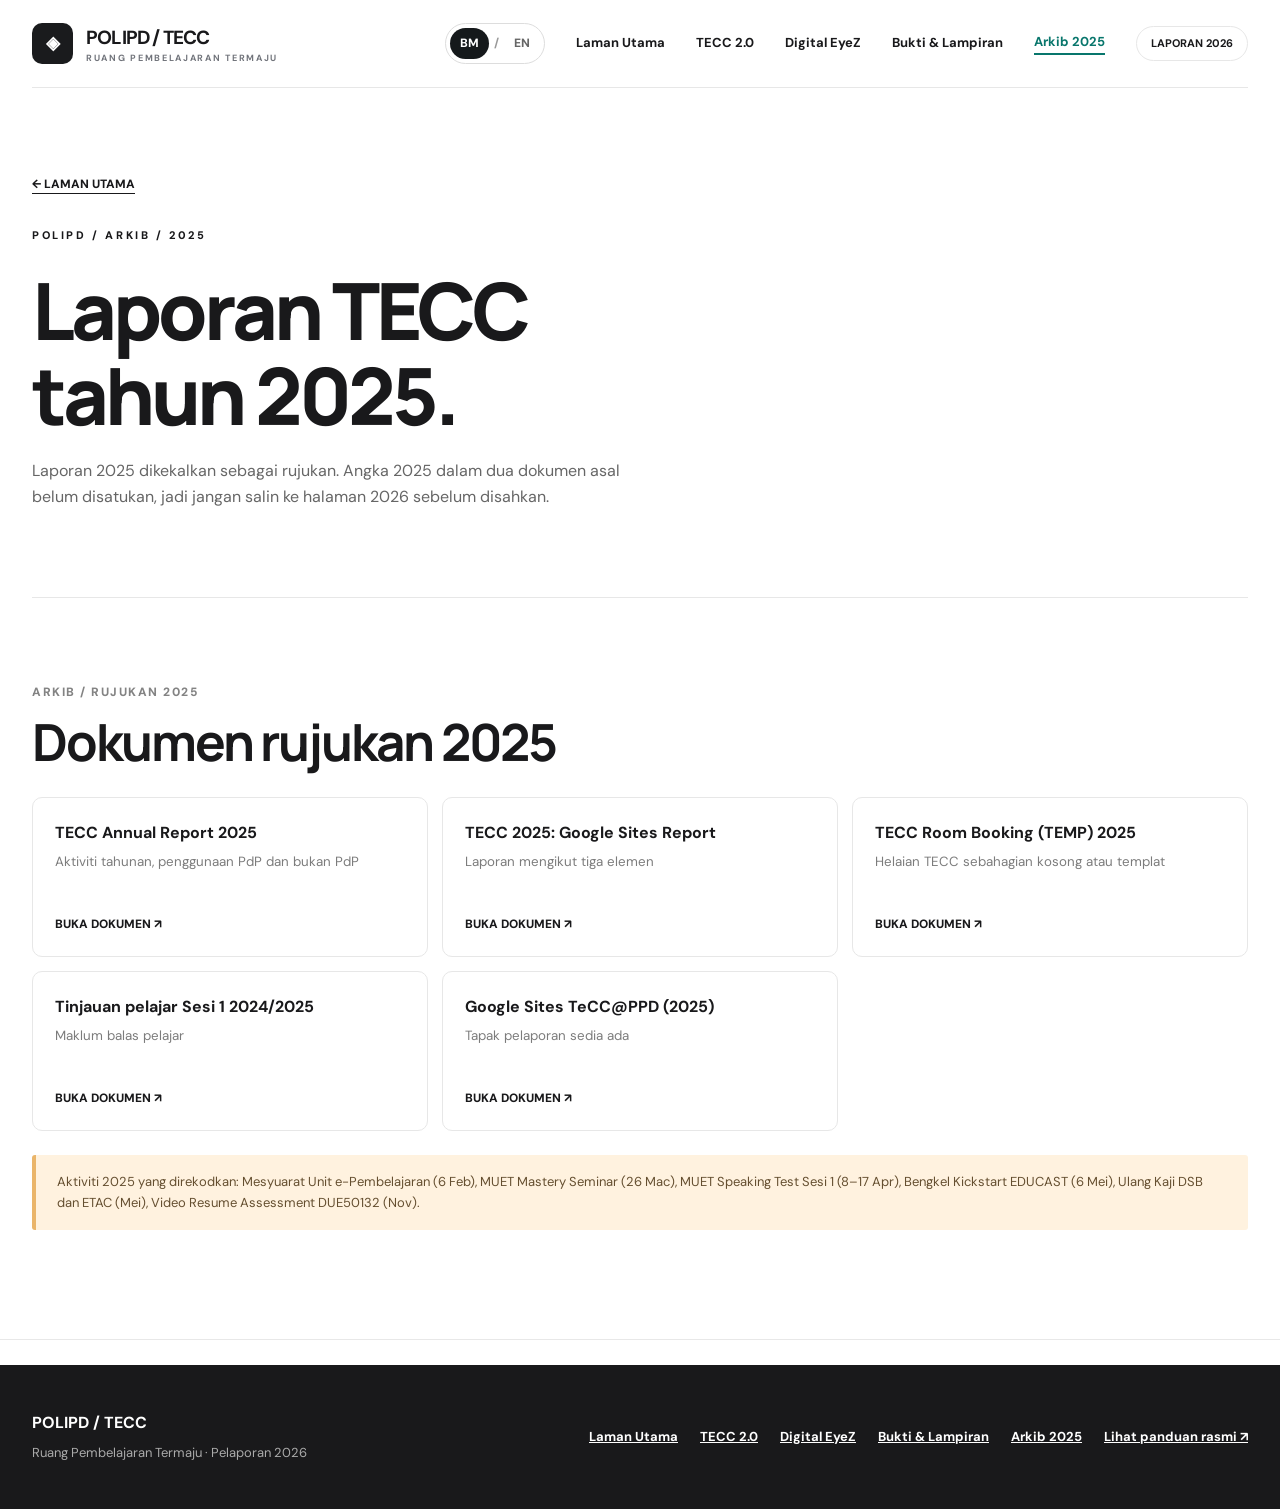
==== arkib2025.html @ 4bcf67d7 "Add files via upload" ====
<!DOCTYPE html>
<html lang="ms"><head><meta charset="utf-8"/><meta content="width=device-width,initial-scale=1" name="viewport"/><meta content="#ffffff" name="theme-color"/><meta content="Arkib dan rujukan laporan TECC 2025." name="description"/><meta content="Arkib 2025 | POLIPD" property="og:title"/><meta content="Arkib dan rujukan laporan TECC 2025." property="og:description"/><title>Arkib 2025 | POLIPD</title><link href="styles.css" rel="stylesheet"/></head><body class=""><a class="skip" data-i18n="t0" href="#main">Langkau ke kandungan</a><header class="wrap topbar"><a class="brand" href="index.html"><span class="brand-icon">◈</span><span><b data-i18n="t1">POLIPD / TECC</b><small data-i18n="t2">RUANG PEMBELAJARAN TERMAJU</small></span></a><nav aria-label="Main" class="nav" id="nav"><div aria-label="Website language" class="lang-toggle" role="group"><button aria-pressed="true" class="lang-option" data-lang="ms" type="button">BM</button><span aria-hidden="true">/</span><button aria-pressed="false" class="lang-option" data-lang="en" type="button">EN</button></div><a data-page="index.html" data-i18n="x27" href="index.html">Laman Utama</a><a data-page="tecc2.html" data-i18n="x28" href="tecc2.html">TECC 2.0</a><a data-page="tecc4.html" data-i18n="x29" href="tecc4.html">Digital EyeZ</a><a data-page="lampiran.html" data-i18n="x30" href="lampiran.html">Bukti &amp; Lampiran</a><a data-page="arkib2025.html" data-i18n="x31" href="arkib2025.html">Arkib 2025</a><span data-i18n="x32" class="year">LAPORAN 2026</span><button aria-expanded="false" aria-controls="nav" aria-label="Toggle menu" class="menu" id="menu">☰</button></nav></header><main id="main"><section class="inside-hero wrap"><a data-i18n="x186" href="index.html" class="back">← LAMAN UTAMA</a><div class="eyebrow" style="margin-top:31px"><span data-i18n="x214">POLIPD / ARKIB / 2025</span></div><h1><span data-i18n="x215">Laporan TECC</span><br/><span data-i18n="x216">tahun 2025.</span></h1><p data-i18n="x217">Laporan 2025 dikekalkan sebagai rujukan. Angka 2025 dalam dua dokumen asal belum disatukan, jadi jangan salin ke halaman 2026 sebelum disahkan.</p></section><section class="report-section" id="arkib"><div class="wrap"><div data-i18n="x218" class="section-num">ARKIB / RUJUKAN 2025</div><h2 data-i18n="x219">Dokumen rujukan 2025</h2><div class="docgrid"><a class="doccard" href="https://docs.google.com/document/d/1W-1uXScVYC2auiR3XVyMx1xk2yLQrvSDSAuwLR_mRdc/edit" rel="noopener" target="_blank"><div><b data-i18n="x220">TECC Annual Report 2025</b><small data-i18n="x221">Aktiviti tahunan, penggunaan PdP dan bukan PdP</small></div><span data-i18n="x55">BUKA DOKUMEN ↗</span></a><a class="doccard" href="https://docs.google.com/document/d/1FpfK-bMix9gidCASrzAdDpu0gRt-4Ps6Zh48EfYscS8/edit" rel="noopener" target="_blank"><div><b data-i18n="x222">TECC 2025: Google Sites Report</b><small data-i18n="x223">Laporan mengikut tiga elemen</small></div><span data-i18n="x55">BUKA DOKUMEN ↗</span></a><a class="doccard" href="https://docs.google.com/spreadsheets/d/18x9WHdQOEuyiqL9_4_Fnf_Y7VJp-zUYUzbPTkqnSJx4/edit" rel="noopener" target="_blank"><div><b data-i18n="x224">TECC Room Booking (TEMP) 2025</b><small data-i18n="x225">Helaian TECC sebahagian kosong atau templat</small></div><span data-i18n="x55">BUKA DOKUMEN ↗</span></a><a class="doccard" href="https://docs.google.com/spreadsheets/d/107QcYqVeX543ha3iEKhHmk5DRGXPKoX_vrNx7MUZVgo/edit" rel="noopener" target="_blank"><div><b data-i18n="x226">Tinjauan pelajar Sesi 1 2024/2025</b><small data-i18n="x227">Maklum balas pelajar</small></div><span data-i18n="x55">BUKA DOKUMEN ↗</span></a><a class="doccard" href="https://sites.google.com/polipd.edu.my/teccppd/tecc-2-0-2025" rel="noopener" target="_blank"><div><b data-i18n="x228">Google Sites TeCC@PPD (2025)</b><small data-i18n="x229">Tapak pelaporan sedia ada</small></div><span data-i18n="x55">BUKA DOKUMEN ↗</span></a></div><div class="note"><span data-i18n="x230">Aktiviti 2025 yang direkodkan: Mesyuarat Unit e-Pembelajaran (6 Feb), MUET Mastery Seminar (26 Mac), MUET Speaking Test Sesi 1 (8–17 Apr), Bengkel Kickstart EDUCAST (6 Mei), Ulang Kaji DSB dan ETAC (Mei), Video Resume Assessment DUE50132 (Nov).</span></div></div></section></main><footer class="footer"><div class="wrap footflex"><div><b data-i18n="t1">POLIPD / TECC</b><p data-i18n="t25">Ruang Pembelajaran Termaju · Pelaporan 2026</p></div><div class="footlinks"><a data-i18n="x27" href="index.html">Laman Utama</a><a data-i18n="x28" href="tecc2.html">TECC 2.0</a><a data-i18n="x29" href="tecc4.html">Digital EyeZ</a><a data-i18n="x30" href="lampiran.html">Bukti &amp; Lampiran</a><a data-i18n="x31" href="arkib2025.html">Arkib 2025</a><a data-i18n="t23" href="assets/panduan-pelaporan-ruang.pdf" target="_blank" rel="noopener">Lihat panduan rasmi ↗</a></div></div></footer><script src="data/site-data.js"></script><script src="i18n-extra.js"></script><script src="render.js"></script><script src="v5.js"></script><script src="app.js"></script><script src="enhance.js"></script></body></html>
---- styles.css ----
@import url('https://fonts.googleapis.com/css2?family=DM+Sans:wght@400;500;600;700;800&family=Manrope:wght@400;500;600;700;800&display=swap');
:root{--ink:#19191b;--grey:#71747b;--line:#e7e7e7;--paper:#fff;--cream:#f8f8f5;--teal:#ade8d7;--violet:#d5c4fa;--orange:#fc875d}*{box-sizing:border-box}html{scroll-behavior:smooth}body{margin:0;color:var(--ink);background:#fff;font:16px/1.6 'DM Sans',Arial,sans-serif}a{color:inherit;text-decoration:none}button,select{font:inherit}button{cursor:pointer}img{max-width:100%}.skip{position:absolute;left:-9999px}.skip:focus{left:12px;top:12px;z-index:20;background:white;padding:12px}.wrap{width:min(1220px,calc(100% - 64px));margin:auto}.topbar{height:88px;display:flex;align-items:center;justify-content:space-between;border-bottom:1px solid var(--line)}.brand{display:flex;gap:13px;align-items:center;font-weight:800;font-size:19px;letter-spacing:-.8px}.brand-icon{background:#1a1b1d;color:#fff;border-radius:10px;width:41px;height:41px;display:grid;place-items:center;font-size:18px;letter-spacing:-4px;padding-right:4px}.brand small{display:block;font-size:9px;font-weight:700;letter-spacing:1.7px;line-height:1.1;color:var(--grey)}.nav{display:flex;align-items:center;gap:31px;font-size:13px;font-weight:700}.nav a:hover{color:#08766c}.year{border:1px solid var(--line);border-radius:40px;padding:8px 14px;font-size:11px}.menu{display:none}.hero{text-align:center;padding:105px 0 62px}.eyebrow{font-size:11px;text-transform:uppercase;letter-spacing:2.6px;font-weight:800;margin-bottom:24px}.dot{display:inline-block;width:8px;height:8px;background:#f3724b;border-radius:50%;margin-right:9px}.hero h1,.inside-hero h1{font-family:Manrope,Arial,sans-serif;letter-spacing:-5px;line-height:1.075;font-size:clamp(46px,7.8vw,101px);font-weight:800;margin:0 auto;max-width:1050px}.hero h1 span{color:#94979b}.hero p{max-width:615px;color:var(--grey);margin:25px auto 0;font-size:16px}.scroll-prompt{margin-top:37px;font-size:11px;letter-spacing:1px;font-weight:800}.choice-head{display:flex;justify-content:space-between;align-items:end;margin-bottom:22px}.kicker{letter-spacing:1.5px;font-weight:800;font-size:11px;text-transform:uppercase}.choice-head p{color:var(--grey);max-width:320px;font-size:13px;margin:0}.choice-grid{display:grid;grid-template-columns:1fr 1fr;gap:24px}.room-card{border-radius:13px;overflow:hidden;display:block;transition:transform .35s,box-shadow .35s;position:relative}.room-card:hover{transform:translateY(-8px);box-shadow:0 24px 60px #0b0b2019}.room-art{height:390px;position:relative;overflow:hidden;display:flex;justify-content:center;align-items:center}.art-2{background:#a9e0d2}.art-4{background:#d3c0ff}.room-art::before{content:'';position:absolute;width:65%;aspect-ratio:1;border:1px solid #ffffff96;border-radius:50%;box-shadow:0 0 0 46px #ffffff20,0 0 0 102px #ffffff16}.room-art strong{font-family:Manrope,sans-serif;letter-spacing:-10px;font-size:clamp(92px,13vw,190px);font-weight:800;z-index:1;line-height:1}.room-art .tilt{position:absolute;font-size:11px;font-weight:800;letter-spacing:2px;top:25px;left:30px}.art-orb{position:absolute;width:132px;height:132px;border-radius:24px;background:#ffffff9c;transform:rotate(-18deg);right:10%;bottom:3%;box-shadow:0 18px 40px #2222;display:grid;place-items:center;font-size:58px}.art-4 .art-orb{transform:rotate(16deg);left:9%;right:auto;bottom:6%;background:#27223a;color:white}.room-info{padding:24px 28px 26px;background:#f8f8f8;display:flex;justify-content:space-between;gap:16px;align-items:center}.room-info h3{font-family:Manrope,sans-serif;font-size:28px;line-height:1.2;margin:0 0 5px;letter-spacing:-1px}.room-info p{margin:0;color:#666;font-size:13px}.circle-arrow{border:1px solid #ccc;width:43px;height:43px;border-radius:50%;display:grid;place-items:center;font-size:23px;flex-shrink:0}.section{padding:110px 0}.two{display:grid;grid-template-columns:1fr 1fr;gap:65px;align-items:start}.section h2{font-family:Manrope,sans-serif;font-size:clamp(34px,4.5vw,58px);letter-spacing:-2.7px;line-height:1.13;margin:12px 0}.lead{font-size:16px;color:#64666b}.mini-pills{display:flex;flex-wrap:wrap;gap:9px;margin-top:30px}.mini-pills span{padding:9px 15px;border:1px solid #ddd;border-radius:30px;font-size:12px;font-weight:700}.footer{background:#19191b;color:#fff;padding:45px 0;margin-top:25px}.footflex{display:flex;justify-content:space-between;align-items:center;gap:24px}.footer p{color:#aaa;font-size:13px;margin:7px 0 0}.footer a{text-decoration:underline}.inside-hero{padding:82px 0 72px;border-bottom:1px solid var(--line)}.inside-hero h1{font-size:clamp(49px,6.3vw,79px);max-width:970px;letter-spacing:-4px;margin:15px 0 20px}.inside-hero p{color:#666;max-width:620px}.back{font-size:12px;font-weight:800;text-decoration:underline;text-underline-offset:5px}.stripe{height:12px;background:var(--teal)}.stripe.purple{background:var(--violet)}.reportnav{position:sticky;top:0;background:#fffefaf5;border-bottom:1px solid #eaeaea;z-index:8;backdrop-filter:blur(12px)}.reportnav .wrap{display:flex;overflow-x:auto;gap:32px;padding:14px 0;white-space:nowrap}.reportnav a{font-size:12px;font-weight:800}.reportnav a:hover{color:#088c7a}.report-section{padding:85px 0;border-bottom:1px solid #e8e8e8;scroll-margin-top:80px}.report-section h2{font-family:Manrope,sans-serif;letter-spacing:-2.2px;font-size:clamp(32px,4vw,52px);line-height:1.14;margin:10px 0 26px}.section-num{font-size:12px;letter-spacing:1.5px;font-weight:800;color:#838383}.factgrid{display:grid;grid-template-columns:repeat(3,1fr);gap:12px}.fact{padding:21px;background:#f6f6f4;border-radius:9px;min-height:101px}.fact small{display:block;color:#777;font-size:11px;letter-spacing:.6px;text-transform:uppercase;font-weight:800}.fact strong{display:block;margin-top:8px;font-size:16px;line-height:1.35}.note{background:#fff2df;border-left:4px solid #eab56a;padding:17px 21px;border-radius:3px;font-size:13px;color:#654f30;margin:24px 0}.docgrid{display:grid;grid-template-columns:repeat(3,1fr);gap:14px}.doccard{border:1px solid var(--line);padding:22px;border-radius:10px;min-height:160px;display:flex;flex-direction:column;justify-content:space-between}.doccard:hover{background:#fafafa}.doccard b{font-size:16px}.doccard small{color:#7c7c7c;display:block;margin:6px 0}.doccard span{font-size:12px;font-weight:800}.labelrow{display:flex;justify-content:space-between;align-items:center;gap:20px;margin:35px 0 14px}.labelrow h3{font:800 22px Manrope;margin:0;letter-spacing:-.6px}.labelrow span{color:#777;font-size:12px}.metricgrid{display:grid;grid-template-columns:repeat(4,1fr);gap:12px;margin:25px 0 30px}.metric{background:#f6f6f4;padding:21px;border-radius:9px}.metric strong{font:800 42px Manrope;letter-spacing:-2px;display:block}.metric span{font-size:12px;font-weight:800}.metric small{font-size:11px;color:#777;display:block}.bars{max-width:820px}.barrow{display:grid;grid-template-columns:135px 1fr 34px;align-items:center;gap:15px;margin:15px 0;font-size:13px}.bartrack{height:17px;border-radius:50px;background:#f0f0f0;overflow:hidden}.barfill{background:#987bf2;height:100%;border-radius:50px}.gallery{display:grid;grid-template-columns:1fr 1fr;gap:14px}.gallerybox{min-height:190px;display:flex;flex-direction:column;justify-content:end;padding:23px;background:#b7e4db;border-radius:12px}.gallerybox:nth-child(even){background:#dfd2f8}.gallerybox b{font:800 24px Manrope}.gallerybox small{font-size:12px;color:#4b4b4b}.gallerybox a{font-size:12px;font-weight:800;text-decoration:underline;margin-top:10px}.compliance{display:grid;grid-template-columns:1fr 1fr;gap:18px}.compliance article{padding:23px;border:1px solid var(--line);border-radius:10px}.compliance h3{margin:0 0 7px;font-size:18px}.compliance p{margin:0;color:#737373;font-size:13px}.tablewrap{overflow-x:auto}table{width:100%;border-collapse:collapse;font-size:13px}th{text-align:left;background:#f3f3f1;font-size:11px;letter-spacing:.5px;text-transform:uppercase}th,td{padding:14px 11px;border-bottom:1px solid #e7e7e7}td:last-child{color:#777}.cta{display:inline-flex;background:#1a1a1c;color:#fff;padding:12px 20px;border-radius:40px;font-weight:800;font-size:12px}.muted{color:#737373}.small{font-size:13px}.details{border:1px solid #e6e6e6;border-radius:9px;padding:18px 22px;margin:15px 0}.details summary{font-weight:800;cursor:pointer}.details p{font-size:13px;color:#666}.placeholder{font-style:italic;color:#8b6969}body.report-4 .report-section:nth-of-type(odd){}@media(max-width:800px){.wrap{width:min(100% - 36px,700px)}.topbar{height:73px}.nav{gap:14px}.nav a{display:none}.menu{display:block;border:1px solid #ddd;background:white;border-radius:50%;padding:5px 12px}.nav.open{position:absolute;top:73px;left:0;right:0;background:white;z-index:9;display:flex;flex-direction:column;align-items:stretch;padding:25px}.nav.open a{display:block}.hero{padding:70px 0 45px}.hero h1{letter-spacing:-3px}.choice-grid,.two,.gallery,.compliance{grid-template-columns:1fr}.room-art{height:320px}.choice-head{display:block}.section{padding:75px 0}.inside-hero{padding:65px 0}.inside-hero h1{letter-spacing:-2.5px}.factgrid{grid-template-columns:1fr 1fr}.docgrid{grid-template-columns:1fr}.metricgrid{grid-template-columns:1fr 1fr}.footflex{display:block}.barrow{grid-template-columns:105px 1fr 25px;gap:7px}.reportnav .wrap{gap:18px}}@media(prefers-reduced-motion:reduce){*{scroll-behavior:auto!important;transition:none!important}}
/* Bilingual BM/EN selector */
.lang-toggle{display:flex;align-items:center;gap:5px;white-space:nowrap;border:1px solid #ddd;border-radius:99px;padding:4px;background:#fff;flex-shrink:0}
.lang-option{padding:6px 10px;border:0;background:transparent;font:inherit;font-weight:800;font-size:12px;border-radius:99px;cursor:pointer;color:#666}
.lang-option.selected,.lang-option[aria-pressed="true"]{background:#15191b;color:white}
.lang-toggle>span{color:#999;font-size:12px}
.lang-option:focus-visible{outline:3px solid #0ba4a4;outline-offset:2px}
@media(max-width:760px){.lang-toggle{margin-inline:auto 0}}

/* ===== v4 additions ===== */
.nav a[aria-current=page]{color:#08766c;box-shadow:inset 0 -2px 0 #08766c;padding-bottom:3px}
.reportnav a{padding:4px 0;border-bottom:2px solid transparent}.reportnav a.active{color:#08766c;border-bottom-color:#08766c}
.reportnav{box-shadow:0 1px 0 #eaeaea}.reportnav .wrap{scrollbar-width:none;-webkit-mask-image:linear-gradient(90deg,#000 92%,transparent)}
.badge{display:inline-block;border-radius:30px;padding:3px 10px;font-size:11px;font-weight:800;letter-spacing:.2px;background:#eee;color:#444}
.badge.ready{background:#ade8d7;color:#075248}.badge.partial{background:#ffe6b8;color:#6a4a0a}.badge.pending,.badge.missing{background:#f3d9d0;color:#7b3418}.badge.internal{background:#d5c4fa;color:#3d2a78}.badge.hold{background:#1a1a1c;color:#fff}
.status-strip{display:grid;grid-template-columns:repeat(4,1fr);gap:12px;margin-top:34px}
.spill{display:flex;flex-direction:column;gap:7px;align-items:flex-start;padding:16px;border-radius:12px;background:#f6f6f4;border:1px solid #ececec;transition:transform .25s}.spill:hover{transform:translateY(-3px)}
.spill b{font-size:12px}.spill small{font-size:11px;color:#6d6d6d;line-height:1.4}
.matrix{width:100%}.matrix th,.matrix td{padding:14px 12px;border-bottom:1px solid #e8e8e8;text-align:left;vertical-align:top;font-size:13px}.matrix thead th{font-size:11px;letter-spacing:1px;text-transform:uppercase;color:#777}
table th,table td{padding:11px 10px;border-bottom:1px solid #ececec;text-align:left;vertical-align:top}table thead th{font-size:11px;letter-spacing:.8px;text-transform:uppercase;color:#777}
.inl{text-decoration:underline;font-weight:800;font-size:12px;color:#08766c}
.barrow{grid-template-columns:135px 1fr 34px 70px}.barrow em{font-style:normal;font-size:12px;color:#6d6d6d}
.monthrow{display:grid;grid-template-columns:48px minmax(120px,1fr) minmax(200px,1.4fr);gap:14px;align-items:center;margin:9px 0;font-size:13px;max-width:900px}
.bartrack.empty{background:#f4f4f2}.bartrack.hatch{background:repeating-linear-gradient(45deg,#f0f0f0 0 7px,#fff 7px 14px);border:1px dashed #cfcfcf}
.mtxt small{color:#777;margin-left:4px}
.twocol{display:grid;grid-template-columns:1fr 1fr;gap:18px}
.nextroom{display:flex;justify-content:space-between;gap:16px;align-items:center;padding:26px 30px;border-radius:14px;background:#ade8d7;margin:42px 0 0;transition:transform .3s}.nextroom:hover{transform:translateY(-3px)}
.nextroom.violet{background:#d5c4fa}.nextroom small{display:block;font-size:11px;font-weight:800;letter-spacing:1.2px;text-transform:uppercase;opacity:.7}.nextroom b{font:800 26px Manrope;letter-spacing:-1px}
.nextroom .circle-arrow{flex:none}
.room-card.soon{opacity:.62;cursor:default}.art-x{background:#f1efe9}
.banner{background:#efe9ff;border-left:4px solid #987bf2;padding:15px 20px;border-radius:3px;font-size:13px;color:#3d2a78;margin:0 0 24px}
.filters{display:flex;flex-wrap:wrap;gap:12px;margin:22px 0}.filters select{border:1px solid #ddd;background:#fff;border-radius:30px;padding:10px 16px;font:700 12px 'DM Sans',Arial,sans-serif}
.footlinks{display:flex;flex-wrap:wrap;gap:8px 22px;font-size:13px;font-weight:700}
.preview{max-width:540px;border-radius:12px;border:1px solid #e7e7e7;margin:6px 0 0}
.totop{position:fixed;right:18px;bottom:18px;width:44px;height:44px;border-radius:50%;border:0;background:#1a1a1c;color:#fff;font-size:18px;cursor:pointer;z-index:12;box-shadow:0 6px 20px #0003}.totop[hidden]{display:none}
.mini-pills a{padding:9px 15px;border:1px solid #ddd;border-radius:30px;font-size:12px;font-weight:700}.mini-pills a:hover{background:#f6f6f4}
.tablewrap{position:relative}
@media(max-width:800px){.status-strip,.twocol{grid-template-columns:1fr 1fr}.barrow{grid-template-columns:105px 1fr 25px 58px;gap:7px}.monthrow{grid-template-columns:40px 1fr}.monthrow .mtxt{grid-column:1/-1;margin:-4px 0 4px 54px}.nextroom b{font-size:20px}}
@media(max-width:520px){.status-strip,.twocol{grid-template-columns:1fr}}

/* ===== v4 additions ===== */
.nav a[aria-current=page]{color:#08766c;box-shadow:inset 0 -2px 0 #08766c;padding-bottom:3px}
.reportnav a{padding:4px 0;border-bottom:2px solid transparent}.reportnav a.active{color:#08766c;border-bottom-color:#08766c}
.reportnav{box-shadow:0 1px 0 #eaeaea}.reportnav .wrap{scrollbar-width:none;-webkit-mask-image:linear-gradient(90deg,#000 92%,transparent)}
.badge{display:inline-block;border-radius:30px;padding:3px 10px;font-size:11px;font-weight:800;letter-spacing:.2px;background:#eee;color:#444}
.badge.ready{background:#ade8d7;color:#075248}.badge.partial{background:#ffe6b8;color:#6a4a0a}.badge.pending,.badge.missing{background:#f3d9d0;color:#7b3418}.badge.internal{background:#d5c4fa;color:#3d2a78}.badge.hold{background:#1a1a1c;color:#fff}
.status-strip{display:grid;grid-template-columns:repeat(4,1fr);gap:12px;margin-top:34px}
.spill{display:flex;flex-direction:column;gap:7px;align-items:flex-start;padding:16px;border-radius:12px;background:#f6f6f4;border:1px solid #ececec;transition:transform .25s}.spill:hover{transform:translateY(-3px)}
.spill b{font-size:12px}.spill small{font-size:11px;color:#6d6d6d;line-height:1.4}
.matrix{width:100%}.matrix th,.matrix td{padding:14px 12px;border-bottom:1px solid #e8e8e8;text-align:left;vertical-align:top;font-size:13px}.matrix thead th{font-size:11px;letter-spacing:1px;text-transform:uppercase;color:#777}
table th,table td{padding:11px 10px;border-bottom:1px solid #ececec;text-align:left;vertical-align:top}table thead th{font-size:11px;letter-spacing:.8px;text-transform:uppercase;color:#777}
.inl{text-decoration:underline;font-weight:800;font-size:12px;color:#08766c}
.barrow{grid-template-columns:135px 1fr 34px 70px}.barrow em{font-style:normal;font-size:12px;color:#6d6d6d}
.monthrow{display:grid;grid-template-columns:48px minmax(120px,1fr) minmax(200px,1.4fr);gap:14px;align-items:center;margin:9px 0;font-size:13px;max-width:900px}
.bartrack.empty{background:#f4f4f2}.bartrack.hatch{background:repeating-linear-gradient(45deg,#f0f0f0 0 7px,#fff 7px 14px);border:1px dashed #cfcfcf}
.mtxt small{color:#777;margin-left:4px}
.twocol{display:grid;grid-template-columns:1fr 1fr;gap:18px}
.nextroom{display:flex;justify-content:space-between;gap:16px;align-items:center;padding:26px 30px;border-radius:14px;background:#ade8d7;margin:42px 0 0;transition:transform .3s}.nextroom:hover{transform:translateY(-3px)}
.nextroom.violet{background:#d5c4fa}.nextroom small{display:block;font-size:11px;font-weight:800;letter-spacing:1.2px;text-transform:uppercase;opacity:.7}.nextroom b{font:800 26px Manrope;letter-spacing:-1px}
.nextroom .circle-arrow{flex:none}
.room-card.soon{opacity:.62;cursor:default}.art-x{background:#f1efe9}
.banner{background:#efe9ff;border-left:4px solid #987bf2;padding:15px 20px;border-radius:3px;font-size:13px;color:#3d2a78;margin:0 0 24px}
.filters{display:flex;flex-wrap:wrap;gap:12px;margin:22px 0}.filters select{border:1px solid #ddd;background:#fff;border-radius:30px;padding:10px 16px;font:700 12px 'DM Sans',Arial,sans-serif}
.footlinks{display:flex;flex-wrap:wrap;gap:8px 22px;font-size:13px;font-weight:700}
.preview{max-width:540px;border-radius:12px;border:1px solid #e7e7e7;margin:6px 0 0}
.totop{position:fixed;right:18px;bottom:18px;width:44px;height:44px;border-radius:50%;border:0;background:#1a1a1c;color:#fff;font-size:18px;cursor:pointer;z-index:12;box-shadow:0 6px 20px #0003}.totop[hidden]{display:none}
.mini-pills a{padding:9px 15px;border:1px solid #ddd;border-radius:30px;font-size:12px;font-weight:700}.mini-pills a:hover{background:#f6f6f4}
.tablewrap{position:relative}
@media(max-width:800px){.status-strip,.twocol{grid-template-columns:1fr 1fr}.barrow{grid-template-columns:105px 1fr 25px 58px;gap:7px}.monthrow{grid-template-columns:40px 1fr}.monthrow .mtxt{grid-column:1/-1;margin:-4px 0 4px 54px}.nextroom b{font-size:20px}}
@media(max-width:520px){.status-strip,.twocol{grid-template-columns:1fr}}

/* ===== v4 additions ===== */
.nav a[aria-current=page]{color:#08766c;box-shadow:inset 0 -2px 0 #08766c;padding-bottom:3px}
.reportnav a{padding:4px 0;border-bottom:2px solid transparent}.reportnav a.active{color:#08766c;border-bottom-color:#08766c}
.reportnav{box-shadow:0 1px 0 #eaeaea}.reportnav .wrap{scrollbar-width:none;-webkit-mask-image:linear-gradient(90deg,#000 92%,transparent)}
.badge{display:inline-block;border-radius:30px;padding:3px 10px;font-size:11px;font-weight:800;letter-spacing:.2px;background:#eee;color:#444}
.badge.ready{background:#ade8d7;color:#075248}.badge.partial{background:#ffe6b8;color:#6a4a0a}.badge.pending,.badge.missing{background:#f3d9d0;color:#7b3418}.badge.internal{background:#d5c4fa;color:#3d2a78}.badge.hold{background:#1a1a1c;color:#fff}
.status-strip{display:grid;grid-template-columns:repeat(4,1fr);gap:12px;margin-top:34px}
.spill{display:flex;flex-direction:column;gap:7px;align-items:flex-start;padding:16px;border-radius:12px;background:#f6f6f4;border:1px solid #ececec;transition:transform .25s}.spill:hover{transform:translateY(-3px)}
.spill b{font-size:12px}.spill small{font-size:11px;color:#6d6d6d;line-height:1.4}
.matrix{width:100%}.matrix th,.matrix td{padding:14px 12px;border-bottom:1px solid #e8e8e8;text-align:left;vertical-align:top;font-size:13px}.matrix thead th{font-size:11px;letter-spacing:1px;text-transform:uppercase;color:#777}
table th,table td{padding:11px 10px;border-bottom:1px solid #ececec;text-align:left;vertical-align:top}table thead th{font-size:11px;letter-spacing:.8px;text-transform:uppercase;color:#777}
.inl{text-decoration:underline;font-weight:800;font-size:12px;color:#08766c}
.barrow{grid-template-columns:135px 1fr 34px 70px}.barrow em{font-style:normal;font-size:12px;color:#6d6d6d}
.monthrow{display:grid;grid-template-columns:48px minmax(120px,1fr) minmax(200px,1.4fr);gap:14px;align-items:center;margin:9px 0;font-size:13px;max-width:900px}
.bartrack.empty{background:#f4f4f2}.bartrack.hatch{background:repeating-linear-gradient(45deg,#f0f0f0 0 7px,#fff 7px 14px);border:1px dashed #cfcfcf}
.mtxt small{color:#777;margin-left:4px}
.twocol{display:grid;grid-template-columns:1fr 1fr;gap:18px}
.nextroom{display:flex;justify-content:space-between;gap:16px;align-items:center;padding:26px 30px;border-radius:14px;background:#ade8d7;margin:42px 0 0;transition:transform .3s}.nextroom:hover{transform:translateY(-3px)}
.nextroom.violet{background:#d5c4fa}.nextroom small{display:block;font-size:11px;font-weight:800;letter-spacing:1.2px;text-transform:uppercase;opacity:.7}.nextroom b{font:800 26px Manrope;letter-spacing:-1px}
.nextroom .circle-arrow{flex:none}
.room-card.soon{opacity:.62;cursor:default}.art-x{background:#f1efe9}
.banner{background:#efe9ff;border-left:4px solid #987bf2;padding:15px 20px;border-radius:3px;font-size:13px;color:#3d2a78;margin:0 0 24px}
.filters{display:flex;flex-wrap:wrap;gap:12px;margin:22px 0}.filters select{border:1px solid #ddd;background:#fff;border-radius:30px;padding:10px 16px;font:700 12px 'DM Sans',Arial,sans-serif}
.footlinks{display:flex;flex-wrap:wrap;gap:8px 22px;font-size:13px;font-weight:700}
.preview{max-width:540px;border-radius:12px;border:1px solid #e7e7e7;margin:6px 0 0}
.totop{position:fixed;right:18px;bottom:18px;width:44px;height:44px;border-radius:50%;border:0;background:#1a1a1c;color:#fff;font-size:18px;cursor:pointer;z-index:12;box-shadow:0 6px 20px #0003}.totop[hidden]{display:none}
.mini-pills a{padding:9px 15px;border:1px solid #ddd;border-radius:30px;font-size:12px;font-weight:700}.mini-pills a:hover{background:#f6f6f4}
.tablewrap{position:relative}
@media(max-width:800px){.status-strip,.twocol{grid-template-columns:1fr 1fr}.barrow{grid-template-columns:105px 1fr 25px 58px;gap:7px}.monthrow{grid-template-columns:40px 1fr}.monthrow .mtxt{grid-column:1/-1;margin:-4px 0 4px 54px}.nextroom b{font-size:20px}}
@media(max-width:520px){.status-strip,.twocol{grid-template-columns:1fr}}

/* ===== v4 additions ===== */
.nav a[aria-current=page]{color:#08766c;box-shadow:inset 0 -2px 0 #08766c;padding-bottom:3px}
.reportnav a{padding:4px 0;border-bottom:2px solid transparent}.reportnav a.active{color:#08766c;border-bottom-color:#08766c}
.reportnav{box-shadow:0 1px 0 #eaeaea}.reportnav .wrap{scrollbar-width:none;-webkit-mask-image:linear-gradient(90deg,#000 92%,transparent)}
.badge{display:inline-block;border-radius:30px;padding:3px 10px;font-size:11px;font-weight:800;letter-spacing:.2px;background:#eee;color:#444}
.badge.ready{background:#ade8d7;color:#075248}.badge.partial{background:#ffe6b8;color:#6a4a0a}.badge.pending,.badge.missing{background:#f3d9d0;color:#7b3418}.badge.internal{background:#d5c4fa;color:#3d2a78}.badge.hold{background:#1a1a1c;color:#fff}
.status-strip{display:grid;grid-template-columns:repeat(4,1fr);gap:12px;margin-top:34px}
.spill{display:flex;flex-direction:column;gap:7px;align-items:flex-start;padding:16px;border-radius:12px;background:#f6f6f4;border:1px solid #ececec;transition:transform .25s}.spill:hover{transform:translateY(-3px)}
.spill b{font-size:12px}.spill small{font-size:11px;color:#6d6d6d;line-height:1.4}
.matrix{width:100%}.matrix th,.matrix td{padding:14px 12px;border-bottom:1px solid #e8e8e8;text-align:left;vertical-align:top;font-size:13px}.matrix thead th{font-size:11px;letter-spacing:1px;text-transform:uppercase;color:#777}
table th,table td{padding:11px 10px;border-bottom:1px solid #ececec;text-align:left;vertical-align:top}table thead th{font-size:11px;letter-spacing:.8px;text-transform:uppercase;color:#777}
.inl{text-decoration:underline;font-weight:800;font-size:12px;color:#08766c}
.barrow{grid-template-columns:135px 1fr 34px 70px}.barrow em{font-style:normal;font-size:12px;color:#6d6d6d}
.monthrow{display:grid;grid-template-columns:48px minmax(120px,1fr) minmax(200px,1.4fr);gap:14px;align-items:center;margin:9px 0;font-size:13px;max-width:900px}
.bartrack.empty{background:#f4f4f2}.bartrack.hatch{background:repeating-linear-gradient(45deg,#f0f0f0 0 7px,#fff 7px 14px);border:1px dashed #cfcfcf}
.mtxt small{color:#777;margin-left:4px}
.twocol{display:grid;grid-template-columns:1fr 1fr;gap:18px}
.nextroom{display:flex;justify-content:space-between;gap:16px;align-items:center;padding:26px 30px;border-radius:14px;background:#ade8d7;margin:42px 0 0;transition:transform .3s}.nextroom:hover{transform:translateY(-3px)}
.nextroom.violet{background:#d5c4fa}.nextroom small{display:block;font-size:11px;font-weight:800;letter-spacing:1.2px;text-transform:uppercase;opacity:.7}.nextroom b{font:800 26px Manrope;letter-spacing:-1px}
.nextroom .circle-arrow{flex:none}
.room-card.soon{opacity:.62;cursor:default}.art-x{background:#f1efe9}
.banner{background:#efe9ff;border-left:4px solid #987bf2;padding:15px 20px;border-radius:3px;font-size:13px;color:#3d2a78;margin:0 0 24px}
.filters{display:flex;flex-wrap:wrap;gap:12px;margin:22px 0}.filters select{border:1px solid #ddd;background:#fff;border-radius:30px;padding:10px 16px;font:700 12px 'DM Sans',Arial,sans-serif}
.footlinks{display:flex;flex-wrap:wrap;gap:8px 22px;font-size:13px;font-weight:700}
.preview{max-width:540px;border-radius:12px;border:1px solid #e7e7e7;margin:6px 0 0}
.totop{position:fixed;right:18px;bottom:18px;width:44px;height:44px;border-radius:50%;border:0;background:#1a1a1c;color:#fff;font-size:18px;cursor:pointer;z-index:12;box-shadow:0 6px 20px #0003}.totop[hidden]{display:none}
.mini-pills a{padding:9px 15px;border:1px solid #ddd;border-radius:30px;font-size:12px;font-weight:700}.mini-pills a:hover{background:#f6f6f4}
.tablewrap{position:relative}
@media(max-width:800px){.status-strip,.twocol{grid-template-columns:1fr 1fr}.barrow{grid-template-columns:105px 1fr 25px 58px;gap:7px}.monthrow{grid-template-columns:40px 1fr}.monthrow .mtxt{grid-column:1/-1;margin:-4px 0 4px 54px}.nextroom b{font-size:20px}}
@media(max-width:520px){.status-strip,.twocol{grid-template-columns:1fr}}

.hero h1 .l1{font-weight:inherit;color:var(--ink)}

/* ===== v4 additions ===== */
.nav a[aria-current=page]{color:#08766c;box-shadow:inset 0 -2px 0 #08766c;padding-bottom:3px}
.reportnav a{padding:4px 0;border-bottom:2px solid transparent}.reportnav a.active{color:#08766c;border-bottom-color:#08766c}
.reportnav{box-shadow:0 1px 0 #eaeaea}.reportnav .wrap{scrollbar-width:none;-webkit-mask-image:linear-gradient(90deg,#000 92%,transparent)}
.badge{display:inline-block;border-radius:30px;padding:3px 10px;font-size:11px;font-weight:800;letter-spacing:.2px;background:#eee;color:#444}
.badge.ready{background:#ade8d7;color:#075248}.badge.partial{background:#ffe6b8;color:#6a4a0a}.badge.pending,.badge.missing{background:#f3d9d0;color:#7b3418}.badge.internal{background:#d5c4fa;color:#3d2a78}.badge.hold{background:#1a1a1c;color:#fff}
.status-strip{display:grid;grid-template-columns:repeat(4,1fr);gap:12px;margin-top:34px}
.spill{display:flex;flex-direction:column;gap:7px;align-items:flex-start;padding:16px;border-radius:12px;background:#f6f6f4;border:1px solid #ececec;transition:transform .25s}.spill:hover{transform:translateY(-3px)}
.spill b{font-size:12px}.spill small{font-size:11px;color:#6d6d6d;line-height:1.4}
.matrix{width:100%}.matrix th,.matrix td{padding:14px 12px;border-bottom:1px solid #e8e8e8;text-align:left;vertical-align:top;font-size:13px}.matrix thead th{font-size:11px;letter-spacing:1px;text-transform:uppercase;color:#777}
table th,table td{padding:11px 10px;border-bottom:1px solid #ececec;text-align:left;vertical-align:top}table thead th{font-size:11px;letter-spacing:.8px;text-transform:uppercase;color:#777}
.inl{text-decoration:underline;font-weight:800;font-size:12px;color:#08766c}
.barrow{grid-template-columns:135px 1fr 34px 70px}.barrow em{font-style:normal;font-size:12px;color:#6d6d6d}
.monthrow{display:grid;grid-template-columns:48px minmax(120px,1fr) minmax(200px,1.4fr);gap:14px;align-items:center;margin:9px 0;font-size:13px;max-width:900px}
.bartrack.empty{background:#f4f4f2}.bartrack.hatch{background:repeating-linear-gradient(45deg,#f0f0f0 0 7px,#fff 7px 14px);border:1px dashed #cfcfcf}
.mtxt small{color:#777;margin-left:4px}
.twocol{display:grid;grid-template-columns:1fr 1fr;gap:18px}
.nextroom{display:flex;justify-content:space-between;gap:16px;align-items:center;padding:26px 30px;border-radius:14px;background:#ade8d7;margin:42px 0 0;transition:transform .3s}.nextroom:hover{transform:translateY(-3px)}
.nextroom.violet{background:#d5c4fa}.nextroom small{display:block;font-size:11px;font-weight:800;letter-spacing:1.2px;text-transform:uppercase;opacity:.7}.nextroom b{font:800 26px Manrope;letter-spacing:-1px}
.nextroom .circle-arrow{flex:none}
.room-card.soon{opacity:.62;cursor:default}.art-x{background:#f1efe9}
.banner{background:#efe9ff;border-left:4px solid #987bf2;padding:15px 20px;border-radius:3px;font-size:13px;color:#3d2a78;margin:0 0 24px}
.filters{display:flex;flex-wrap:wrap;gap:12px;margin:22px 0}.filters select{border:1px solid #ddd;background:#fff;border-radius:30px;padding:10px 16px;font:700 12px 'DM Sans',Arial,sans-serif}
.footlinks{display:flex;flex-wrap:wrap;gap:8px 22px;font-size:13px;font-weight:700}
.preview{max-width:540px;border-radius:12px;border:1px solid #e7e7e7;margin:6px 0 0}
.totop{position:fixed;right:18px;bottom:18px;width:44px;height:44px;border-radius:50%;border:0;background:#1a1a1c;color:#fff;font-size:18px;cursor:pointer;z-index:12;box-shadow:0 6px 20px #0003}.totop[hidden]{display:none}
.mini-pills a{padding:9px 15px;border:1px solid #ddd;border-radius:30px;font-size:12px;font-weight:700}.mini-pills a:hover{background:#f6f6f4}
.tablewrap{position:relative}
@media(max-width:800px){.status-strip,.twocol{grid-template-columns:1fr 1fr}.barrow{grid-template-columns:105px 1fr 25px 58px;gap:7px}.monthrow{grid-template-columns:40px 1fr}.monthrow .mtxt{grid-column:1/-1;margin:-4px 0 4px 54px}.nextroom b{font-size:20px}}
@media(max-width:520px){.status-strip,.twocol{grid-template-columns:1fr}}

.hero h1 .l1{font-weight:inherit;color:var(--ink)}

/* ===== v4 additions ===== */
.nav a[aria-current=page]{color:#08766c;box-shadow:inset 0 -2px 0 #08766c;padding-bottom:3px}
.reportnav a{padding:4px 0;border-bottom:2px solid transparent}.reportnav a.active{color:#08766c;border-bottom-color:#08766c}
.reportnav{box-shadow:0 1px 0 #eaeaea}.reportnav .wrap{scrollbar-width:none;-webkit-mask-image:linear-gradient(90deg,#000 92%,transparent)}
.badge{display:inline-block;border-radius:30px;padding:3px 10px;font-size:11px;font-weight:800;letter-spacing:.2px;background:#eee;color:#444}
.badge.ready{background:#ade8d7;color:#075248}.badge.partial{background:#ffe6b8;color:#6a4a0a}.badge.pending,.badge.missing{background:#f3d9d0;color:#7b3418}.badge.internal{background:#d5c4fa;color:#3d2a78}.badge.hold{background:#1a1a1c;color:#fff}
.status-strip{display:grid;grid-template-columns:repeat(4,1fr);gap:12px;margin-top:34px}
.spill{display:flex;flex-direction:column;gap:7px;align-items:flex-start;padding:16px;border-radius:12px;background:#f6f6f4;border:1px solid #ececec;transition:transform .25s}.spill:hover{transform:translateY(-3px)}
.spill b{font-size:12px}.spill small{font-size:11px;color:#6d6d6d;line-height:1.4}
.matrix{width:100%}.matrix th,.matrix td{padding:14px 12px;border-bottom:1px solid #e8e8e8;text-align:left;vertical-align:top;font-size:13px}.matrix thead th{font-size:11px;letter-spacing:1px;text-transform:uppercase;color:#777}
table th,table td{padding:11px 10px;border-bottom:1px solid #ececec;text-align:left;vertical-align:top}table thead th{font-size:11px;letter-spacing:.8px;text-transform:uppercase;color:#777}
.inl{text-decoration:underline;font-weight:800;font-size:12px;color:#08766c}
.barrow{grid-template-columns:135px 1fr 34px 70px}.barrow em{font-style:normal;font-size:12px;color:#6d6d6d}
.monthrow{display:grid;grid-template-columns:48px minmax(120px,1fr) minmax(200px,1.4fr);gap:14px;align-items:center;margin:9px 0;font-size:13px;max-width:900px}
.bartrack.empty{background:#f4f4f2}.bartrack.hatch{background:repeating-linear-gradient(45deg,#f0f0f0 0 7px,#fff 7px 14px);border:1px dashed #cfcfcf}
.mtxt small{color:#777;margin-left:4px}
.twocol{display:grid;grid-template-columns:1fr 1fr;gap:18px}
.nextroom{display:flex;justify-content:space-between;gap:16px;align-items:center;padding:26px 30px;border-radius:14px;background:#ade8d7;margin:42px 0 0;transition:transform .3s}.nextroom:hover{transform:translateY(-3px)}
.nextroom.violet{background:#d5c4fa}.nextroom small{display:block;font-size:11px;font-weight:800;letter-spacing:1.2px;text-transform:uppercase;opacity:.7}.nextroom b{font:800 26px Manrope;letter-spacing:-1px}
.nextroom .circle-arrow{flex:none}
.room-card.soon{opacity:.62;cursor:default}.art-x{background:#f1efe9}
.banner{background:#efe9ff;border-left:4px solid #987bf2;padding:15px 20px;border-radius:3px;font-size:13px;color:#3d2a78;margin:0 0 24px}
.filters{display:flex;flex-wrap:wrap;gap:12px;margin:22px 0}.filters select{border:1px solid #ddd;background:#fff;border-radius:30px;padding:10px 16px;font:700 12px 'DM Sans',Arial,sans-serif}
.footlinks{display:flex;flex-wrap:wrap;gap:8px 22px;font-size:13px;font-weight:700}
.preview{max-width:540px;border-radius:12px;border:1px solid #e7e7e7;margin:6px 0 0}
.totop{position:fixed;right:18px;bottom:18px;width:44px;height:44px;border-radius:50%;border:0;background:#1a1a1c;color:#fff;font-size:18px;cursor:pointer;z-index:12;box-shadow:0 6px 20px #0003}.totop[hidden]{display:none}
.mini-pills a{padding:9px 15px;border:1px solid #ddd;border-radius:30px;font-size:12px;font-weight:700}.mini-pills a:hover{background:#f6f6f4}
.tablewrap{position:relative}
@media(max-width:800px){.status-strip,.twocol{grid-template-columns:1fr 1fr}.barrow{grid-template-columns:105px 1fr 25px 58px;gap:7px}.monthrow{grid-template-columns:40px 1fr}.monthrow .mtxt{grid-column:1/-1;margin:-4px 0 4px 54px}.nextroom b{font-size:20px}}
@media(max-width:520px){.status-strip,.twocol{grid-template-columns:1fr}}

.hero h1 .l1{font-weight:inherit;color:var(--ink)}

.evgrid{display:grid;grid-template-columns:repeat(3,1fr);gap:14px;margin:12px 0 8px}.evgrid figure{margin:0}.evgrid img{width:100%;aspect-ratio:4/3;object-fit:cover;border-radius:12px;border:1px solid #e7e7e7}.evgrid figcaption{font-size:12px;color:#6d6d6d;margin-top:7px}h4.mt{margin:34px 0 10px;font:800 16px Manrope}
@media(max-width:800px){.evgrid{grid-template-columns:1fr}}

/* ===== v4 additions ===== */
.nav a[aria-current=page]{color:#08766c;box-shadow:inset 0 -2px 0 #08766c;padding-bottom:3px}
.reportnav a{padding:4px 0;border-bottom:2px solid transparent}.reportnav a.active{color:#08766c;border-bottom-color:#08766c}
.reportnav{box-shadow:0 1px 0 #eaeaea}.reportnav .wrap{scrollbar-width:none;-webkit-mask-image:linear-gradient(90deg,#000 92%,transparent)}
.badge{display:inline-block;border-radius:30px;padding:3px 10px;font-size:11px;font-weight:800;letter-spacing:.2px;background:#eee;color:#444}
.badge.ready{background:#ade8d7;color:#075248}.badge.partial{background:#ffe6b8;color:#6a4a0a}.badge.pending,.badge.missing{background:#f3d9d0;color:#7b3418}.badge.internal{background:#d5c4fa;color:#3d2a78}.badge.hold{background:#1a1a1c;color:#fff}
.status-strip{display:grid;grid-template-columns:repeat(4,1fr);gap:12px;margin-top:34px}
.spill{display:flex;flex-direction:column;gap:7px;align-items:flex-start;padding:16px;border-radius:12px;background:#f6f6f4;border:1px solid #ececec;transition:transform .25s}.spill:hover{transform:translateY(-3px)}
.spill b{font-size:12px}.spill small{font-size:11px;color:#6d6d6d;line-height:1.4}
.matrix{width:100%}.matrix th,.matrix td{padding:14px 12px;border-bottom:1px solid #e8e8e8;text-align:left;vertical-align:top;font-size:13px}.matrix thead th{font-size:11px;letter-spacing:1px;text-transform:uppercase;color:#777}
table th,table td{padding:11px 10px;border-bottom:1px solid #ececec;text-align:left;vertical-align:top}table thead th{font-size:11px;letter-spacing:.8px;text-transform:uppercase;color:#777}
.inl{text-decoration:underline;font-weight:800;font-size:12px;color:#08766c}
.barrow{grid-template-columns:135px 1fr 34px 70px}.barrow em{font-style:normal;font-size:12px;color:#6d6d6d}
.monthrow{display:grid;grid-template-columns:48px minmax(120px,1fr) minmax(200px,1.4fr);gap:14px;align-items:center;margin:9px 0;font-size:13px;max-width:900px}
.bartrack.empty{background:#f4f4f2}.bartrack.hatch{background:repeating-linear-gradient(45deg,#f0f0f0 0 7px,#fff 7px 14px);border:1px dashed #cfcfcf}
.mtxt small{color:#777;margin-left:4px}
.twocol{display:grid;grid-template-columns:1fr 1fr;gap:18px}
.nextroom{display:flex;justify-content:space-between;gap:16px;align-items:center;padding:26px 30px;border-radius:14px;background:#ade8d7;margin:42px 0 0;transition:transform .3s}.nextroom:hover{transform:translateY(-3px)}
.nextroom.violet{background:#d5c4fa}.nextroom small{display:block;font-size:11px;font-weight:800;letter-spacing:1.2px;text-transform:uppercase;opacity:.7}.nextroom b{font:800 26px Manrope;letter-spacing:-1px}
.nextroom .circle-arrow{flex:none}
.room-card.soon{opacity:.62;cursor:default}.art-x{background:#f1efe9}
.banner{background:#efe9ff;border-left:4px solid #987bf2;padding:15px 20px;border-radius:3px;font-size:13px;color:#3d2a78;margin:0 0 24px}
.filters{display:flex;flex-wrap:wrap;gap:12px;margin:22px 0}.filters select{border:1px solid #ddd;background:#fff;border-radius:30px;padding:10px 16px;font:700 12px 'DM Sans',Arial,sans-serif}
.footlinks{display:flex;flex-wrap:wrap;gap:8px 22px;font-size:13px;font-weight:700}
.preview{max-width:540px;border-radius:12px;border:1px solid #e7e7e7;margin:6px 0 0}
.totop{position:fixed;right:18px;bottom:18px;width:44px;height:44px;border-radius:50%;border:0;background:#1a1a1c;color:#fff;font-size:18px;cursor:pointer;z-index:12;box-shadow:0 6px 20px #0003}.totop[hidden]{display:none}
.mini-pills a{padding:9px 15px;border:1px solid #ddd;border-radius:30px;font-size:12px;font-weight:700}.mini-pills a:hover{background:#f6f6f4}
.tablewrap{position:relative}
@media(max-width:800px){.status-strip,.twocol{grid-template-columns:1fr 1fr}.barrow{grid-template-columns:105px 1fr 25px 58px;gap:7px}.monthrow{grid-template-columns:40px 1fr}.monthrow .mtxt{grid-column:1/-1;margin:-4px 0 4px 54px}.nextroom b{font-size:20px}}
@media(max-width:520px){.status-strip,.twocol{grid-template-columns:1fr}}

.hero h1 .l1{font-weight:inherit;color:var(--ink)}

.evgrid{display:grid;grid-template-columns:repeat(3,1fr);gap:14px;margin:12px 0 8px}.evgrid figure{margin:0}.evgrid img{width:100%;aspect-ratio:4/3;object-fit:cover;border-radius:12px;border:1px solid #e7e7e7}.evgrid figcaption{font-size:12px;color:#6d6d6d;margin-top:7px}h4.mt{margin:34px 0 10px;font:800 16px Manrope}
@media(max-width:800px){.evgrid{grid-template-columns:1fr}}
/* v5 motion + interactive components */
.js .rv{opacity:0;transform:translateY(22px);transition:opacity .6s ease,transform .6s cubic-bezier(.2,.7,.2,1);transition-delay:calc(var(--i,0)*70ms)}
.js .rv.in{opacity:1;transform:none}
.hero{position:relative;overflow:hidden}
.hero::before,.hero::after{content:"";position:absolute;z-index:-1;border-radius:50%;filter:blur(60px);opacity:.55;animation:float 14s ease-in-out infinite}
.hero::before{width:340px;height:340px;background:var(--teal);right:-60px;top:-40px}
.hero::after{width:300px;height:300px;background:var(--violet);left:-80px;bottom:-60px;animation-delay:-6s}
@keyframes float{50%{transform:translate(24px,30px) scale(1.08)}}
.herostats{display:grid;grid-template-columns:repeat(auto-fit,minmax(130px,1fr));gap:14px;margin:34px auto 0;max-width:1100px}
.hs{background:#fff;border:1px solid var(--line);border-radius:22px;padding:18px 20px}
.hs b{display:block;font-size:2.1rem;line-height:1;font-weight:800}.hs span{font-size:.82rem;color:var(--grey)}
.room-card:not(.soon){transform:perspective(900px) rotateX(var(--rx,0)) rotateY(var(--ry,0));transition:transform .2s ease,box-shadow .3s}
.room-card:not(.soon):hover{box-shadow:0 18px 40px rgba(0,0,0,.1)}
.room-art strong{animation:pulse 5s ease-in-out infinite}@keyframes pulse{50%{transform:scale(1.04)}}
.art-orb{animation:float 9s ease-in-out infinite}
.kicker{display:inline-block}
.chips{display:flex;flex-wrap:wrap;gap:8px;margin:18px 0}
.chip{border:1px solid var(--ink);background:#fff;border-radius:999px;padding:8px 16px;font:inherit;font-size:.86rem;cursor:pointer;transition:all .2s}
.chip:hover{background:var(--cream)}.chip.on{background:var(--ink);color:#fff}
.chips.static .chip{cursor:default;border-color:var(--line);background:var(--cream)}.chip.tool:hover{background:var(--teal)}
.cmap-grid{display:grid;grid-template-columns:repeat(auto-fit,minmax(280px,1fr));gap:18px;margin-top:10px}
.cmcard{background:#fff;border:1px solid var(--line);border-radius:26px;padding:26px;position:relative;transition:transform .25s,box-shadow .25s,opacity .3s}
.cmcard:hover{transform:translateY(-6px);box-shadow:0 16px 36px rgba(0,0,0,.08)}
.cmcard.dim{opacity:.3}
.cmcard:nth-child(3n+1){background:linear-gradient(160deg,#fff 40%,rgba(173,232,215,.35))}.cmcard:nth-child(3n+2){background:linear-gradient(160deg,#fff 40%,rgba(213,196,250,.4))}.cmcard:nth-child(3n){background:linear-gradient(160deg,#fff 40%,rgba(252,135,93,.2))}
.cmnum{font-size:.8rem;font-weight:700;color:var(--grey)}.cmcard h3{margin:8px 0}.cmcard p{color:var(--grey);font-size:.93rem}
.cmtags,.cmlinks{display:flex;flex-wrap:wrap;gap:8px;margin-top:12px}.cmlinks a{font-size:.85rem;font-weight:600;text-decoration:underline}
.tl{list-style:none;margin:20px 0 0;padding:0 0 0 18px;border-left:2px solid var(--line)}
.tli{display:grid;grid-template-columns:70px 1fr;gap:14px;padding:12px 0;position:relative}
.tli::before{content:"";position:absolute;left:-25px;top:22px;width:12px;height:12px;border-radius:50%;background:var(--teal);border:2px solid #fff;box-shadow:0 0 0 2px var(--ink)}
.tli.tecc4::before{background:var(--violet)}
.tlm{font-weight:800;font-size:1.1rem}.tlc{background:#fff;border:1px solid var(--line);border-radius:20px;padding:16px 20px;transition:transform .2s}.tlc:hover{transform:translateX(6px)}
.tlc small{color:var(--grey)}.tlc b{display:block;margin:4px 0}.tlc p{margin:0;color:var(--grey);font-size:.9rem}
.zonewrap{display:grid;grid-template-columns:minmax(0,1.3fr) minmax(0,1fr);gap:22px;align-items:stretch}
.plan{display:grid;grid-template-columns:1fr 1.4fr 1fr;grid-template-rows:1fr 1.3fr 1fr;gap:10px;min-height:320px;background:var(--cream);border:2px dashed var(--line);border-radius:28px;padding:14px;position:relative}
.zone{border:0;border-radius:20px;cursor:pointer;font:inherit;display:flex;flex-direction:column;align-items:center;justify-content:center;gap:4px;transition:transform .25s,box-shadow .25s;padding:8px;text-align:center}
.zone span{font-size:1.5rem}.zone b{font-size:.85rem}.zone:hover{transform:scale(1.04)}.zone.on{box-shadow:0 0 0 3px var(--ink);transform:scale(1.04)}
.zone.teal{background:var(--teal)}.zone.violet{background:var(--violet)}.zone.orange{background:var(--orange)}.zone.sand{background:#efe3cf}
.zx{grid-area:1/1/2/2}.zc{grid-area:2/1/3/3}.zp{grid-area:1/3/3/4}.zt{grid-area:3/2/4/4}
.screen{position:absolute;right:14px;top:50%;transform:translateY(-50%) rotate(90deg);transform-origin:right center;font-size:.7rem;background:var(--ink);color:#fff;border-radius:6px;padding:2px 10px;font-style:normal}
.zdetail{background:#fff;border:1px solid var(--line);border-radius:28px;padding:28px;animation:fadeup .4s}
@keyframes fadeup{from{opacity:0;transform:translateY(10px)}}
.zbig{display:inline-grid;place-items:center;width:56px;height:56px;border-radius:50%;font-size:1.6rem}.zbig.teal{background:var(--teal)}.zbig.violet{background:var(--violet)}.zbig.orange{background:var(--orange)}.zbig.sand{background:#efe3cf}
.sub{margin:34px 0 4px}
.featgrid{display:grid;grid-template-columns:repeat(auto-fit,minmax(220px,1fr));gap:14px;margin-top:12px}
.feat{background:#fff;border:1px solid var(--line);border-radius:22px;padding:20px;transition:transform .2s}.feat:hover{transform:translateY(-4px)}
.feat span{font-size:1.5rem}.feat p{margin:6px 0 0;color:var(--grey);font-size:.9rem}
.vm{background:var(--cream);border-radius:26px;padding:20px 26px;margin-top:30px}.vmtext{font-size:1.1rem;line-height:1.6;animation:fadeup .4s}
.objs{list-style:none;padding:0;margin:12px 0;display:grid;gap:8px}
.objs button{width:100%;text-align:left;display:flex;gap:14px;align-items:center;background:#fff;border:1px solid var(--line);border-radius:18px;padding:12px 16px;font:inherit;cursor:pointer;transition:all .2s}
.objs b{display:grid;place-items:center;min-width:30px;height:30px;border-radius:50%;background:var(--cream)}
.objs li.on button{background:var(--ink);color:#fff}.objs li.on b{background:var(--teal);color:var(--ink)}
.ttscroll{overflow-x:auto;padding-bottom:8px}
.ttgrid{display:grid;grid-template-columns:90px repeat(var(--cols),minmax(58px,1fr));gap:4px;min-width:760px}
.tth{font-size:.78rem;font-weight:700;text-align:center}.tth small{display:block;font-weight:400;color:var(--grey)}.tth.brk{color:var(--grey)}
.ttd{font-weight:700;display:flex;align-items:center}
.ttc{min-height:42px;border-radius:10px;background:var(--cream);border:0;font:inherit;font-size:.7rem;padding:2px;overflow:hidden}
.ttc.brk{background:repeating-linear-gradient(45deg,#f1f1ee,#f1f1ee 4px,#fff 4px,#fff 8px)}
.ttc.busy{background:var(--teal);cursor:pointer;transition:transform .15s,background .2s}.ttc.busy:hover{transform:scale(1.06);background:var(--violet)}.ttc.busy.sel{background:var(--ink);color:#fff}
.ttc.ko:not(.busy){background:repeating-linear-gradient(45deg,rgba(252,135,93,.4),rgba(252,135,93,.4) 4px,#fff 4px,#fff 8px)}
.ttc.ko.busy{box-shadow:inset 0 0 0 2px var(--orange)}
.ttc b{display:block;font-size:.68rem;white-space:nowrap}
.ttside{display:grid;grid-template-columns:1fr 1fr;gap:18px;margin:18px 0}
.ttdet{background:#fff;border:1px solid var(--line);border-radius:22px;padding:20px;animation:fadeup .3s}.ttdet h4{margin:0 0 6px}
.ttbars{display:grid;gap:8px;align-content:start}.tb{display:grid;grid-template-columns:70px 1fr 50px;gap:10px;align-items:center;font-size:.85rem}
.tb i{height:10px;border-radius:99px;background:linear-gradient(90deg,var(--teal) var(--w),var(--cream) var(--w))}
.lg{display:inline-block;width:14px;height:14px;border-radius:4px;margin-right:6px;vertical-align:middle;background:repeating-linear-gradient(45deg,rgba(252,135,93,.6),rgba(252,135,93,.6) 3px,#fff 3px,#fff 6px)}
.mods{display:grid;grid-template-columns:repeat(auto-fit,minmax(200px,1fr));gap:14px;counter-reset:m}
.mod{background:#fff;border:1px solid var(--line);border-radius:24px;padding:22px;text-align:left;font:inherit;cursor:pointer;display:flex;flex-direction:column;gap:12px;transition:transform .25s,box-shadow .25s}
.mod:hover,.mod.on{transform:translateY(-6px);box-shadow:0 14px 30px rgba(0,0,0,.09)}.mod.on{background:var(--teal)}
.mn{display:grid;place-items:center;width:42px;height:42px;border-radius:50%;background:var(--ink);color:#fff;font-weight:800}
.lb{position:fixed;inset:0;background:rgba(10,10,12,.88);z-index:100;display:grid;place-items:center;padding:20px;animation:fadeup .25s}
.lb img{max-width:100%;max-height:92vh;border-radius:14px;background:#fff}
.lbx{position:absolute;top:14px;right:18px;font-size:2rem;color:#fff;background:none;border:0;cursor:pointer}
@media(max-width:760px){.zonewrap,.ttside{grid-template-columns:1fr}.tli{grid-template-columns:48px 1fr}}
@media(prefers-reduced-motion:reduce){*,.hero::before,.hero::after{animation:none!important;transition:none!important}.js .rv{opacity:1;transform:none}}
@media(max-width:800px){.topbar{gap:8px}.brand small{display:none}.nav{gap:8px}.lang-toggle{gap:2px}.lang-option{padding:5px 8px}.ttside{grid-template-columns:1fr}}
.ttscroll,.tablewrap{max-width:100%}
img.preview{max-width:100%;height:auto;cursor:zoom-in}.evgrid img{cursor:zoom-in}
.reportnav{overflow-x:auto;max-width:100vw}.reportnav .wrap{width:max-content;min-width:100%}
.elbar{display:flex;gap:6px;margin:20px 0 14px;flex-wrap:wrap}
.elseg{min-width:120px;border:0;border-radius:18px;padding:14px 16px;text-align:left;font:inherit;cursor:pointer;display:flex;flex-direction:column;gap:4px;transition:transform .2s,box-shadow .2s;opacity:.75}
.elseg b{font-size:1.5rem}.elseg span{font-size:.8rem}.elseg.on{opacity:1;box-shadow:0 0 0 3px var(--ink);transform:translateY(-3px)}
.elseg.c0{background:var(--teal)}.elseg.c1{background:var(--violet)}.elseg.c2{background:var(--orange)}.elseg.c3{background:#efe3cf}
.rbitems{display:grid;gap:8px}.rbi{display:grid;grid-template-columns:1fr 44px auto;gap:12px;align-items:center;background:#fff;border:1px solid var(--line);border-radius:16px;padding:12px 16px;animation:fadeup .3s}
.rbi a{display:block;font-size:.8rem;font-weight:600;text-decoration:underline;margin-top:2px}.mk{font-weight:800;text-align:center;background:var(--cream);border-radius:10px;padding:4px 0}
.ready{margin:22px 0}.rbar{height:14px;border-radius:99px;background:var(--cream);position:relative;overflow:hidden;display:flex}
.rbar i{display:block;height:100%;width:var(--w);transition:width .8s}.rbar .r{background:var(--teal)}.rbar .p{background:var(--violet)}
.pol{padding-left:20px;display:grid;gap:6px}.tech{display:inline-block;font-weight:800;font-size:.8rem;background:var(--ink);color:#fff;border-radius:99px;padding:3px 12px}
@media(max-width:800px){.rbi{grid-template-columns:1fr 36px}.rbi .badge{grid-column:1/-1;justify-self:start}}
.astats{margin:22px 0}.astats .hs b{font-size:1.7rem}
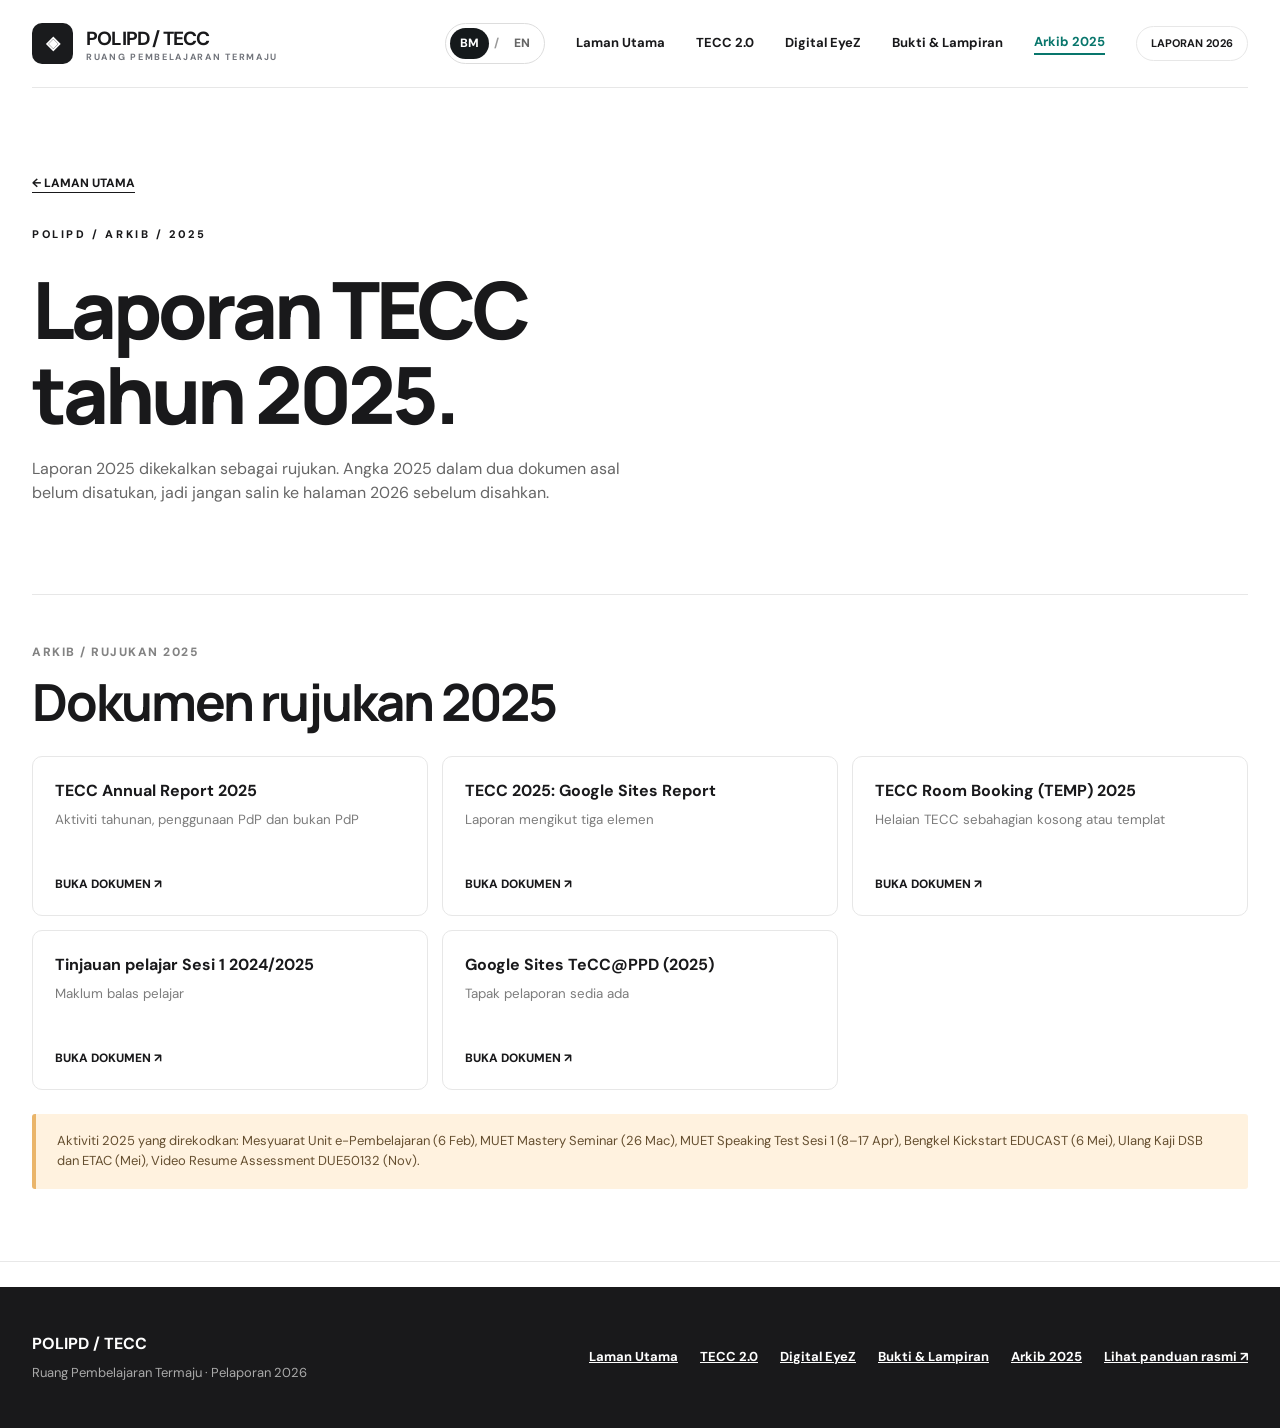
==== commit b88455b0: "Add files via upload" ====
--- a/arkib2025.html
+++ b/arkib2025.html
@@ -1,2 +1,2 @@
 <!DOCTYPE html>
-<html lang="ms"><head><meta charset="utf-8"/><meta content="width=device-width,initial-scale=1" name="viewport"/><meta content="#ffffff" name="theme-color"/><meta content="Arkib dan rujukan laporan TECC 2025." name="description"/><meta content="Arkib 2025 | POLIPD" property="og:title"/><meta content="Arkib dan rujukan laporan TECC 2025." property="og:description"/><title>Arkib 2025 | POLIPD</title><link href="styles.css" rel="stylesheet"/></head><body class=""><a class="skip" data-i18n="t0" href="#main">Langkau ke kandungan</a><header class="wrap topbar"><a class="brand" href="index.html"><span class="brand-icon">◈</span><span><b data-i18n="t1">POLIPD / TECC</b><small data-i18n="t2">RUANG PEMBELAJARAN TERMAJU</small></span></a><nav aria-label="Main" class="nav" id="nav"><div aria-label="Website language" class="lang-toggle" role="group"><button aria-pressed="true" class="lang-option" data-lang="ms" type="button">BM</button><span aria-hidden="true">/</span><button aria-pressed="false" class="lang-option" data-lang="en" type="button">EN</button></div><a data-page="index.html" data-i18n="x27" href="index.html">Laman Utama</a><a data-page="tecc2.html" data-i18n="x28" href="tecc2.html">TECC 2.0</a><a data-page="tecc4.html" data-i18n="x29" href="tecc4.html">Digital EyeZ</a><a data-page="lampiran.html" data-i18n="x30" href="lampiran.html">Bukti &amp; Lampiran</a><a data-page="arkib2025.html" data-i18n="x31" href="arkib2025.html">Arkib 2025</a><span data-i18n="x32" class="year">LAPORAN 2026</span><button aria-expanded="false" aria-controls="nav" aria-label="Toggle menu" class="menu" id="menu">☰</button></nav></header><main id="main"><section class="inside-hero wrap"><a data-i18n="x186" href="index.html" class="back">← LAMAN UTAMA</a><div class="eyebrow" style="margin-top:31px"><span data-i18n="x214">POLIPD / ARKIB / 2025</span></div><h1><span data-i18n="x215">Laporan TECC</span><br/><span data-i18n="x216">tahun 2025.</span></h1><p data-i18n="x217">Laporan 2025 dikekalkan sebagai rujukan. Angka 2025 dalam dua dokumen asal belum disatukan, jadi jangan salin ke halaman 2026 sebelum disahkan.</p></section><section class="report-section" id="arkib"><div class="wrap"><div data-i18n="x218" class="section-num">ARKIB / RUJUKAN 2025</div><h2 data-i18n="x219">Dokumen rujukan 2025</h2><div class="docgrid"><a class="doccard" href="https://docs.google.com/document/d/1W-1uXScVYC2auiR3XVyMx1xk2yLQrvSDSAuwLR_mRdc/edit" rel="noopener" target="_blank"><div><b data-i18n="x220">TECC Annual Report 2025</b><small data-i18n="x221">Aktiviti tahunan, penggunaan PdP dan bukan PdP</small></div><span data-i18n="x55">BUKA DOKUMEN ↗</span></a><a class="doccard" href="https://docs.google.com/document/d/1FpfK-bMix9gidCASrzAdDpu0gRt-4Ps6Zh48EfYscS8/edit" rel="noopener" target="_blank"><div><b data-i18n="x222">TECC 2025: Google Sites Report</b><small data-i18n="x223">Laporan mengikut tiga elemen</small></div><span data-i18n="x55">BUKA DOKUMEN ↗</span></a><a class="doccard" href="https://docs.google.com/spreadsheets/d/18x9WHdQOEuyiqL9_4_Fnf_Y7VJp-zUYUzbPTkqnSJx4/edit" rel="noopener" target="_blank"><div><b data-i18n="x224">TECC Room Booking (TEMP) 2025</b><small data-i18n="x225">Helaian TECC sebahagian kosong atau templat</small></div><span data-i18n="x55">BUKA DOKUMEN ↗</span></a><a class="doccard" href="https://docs.google.com/spreadsheets/d/107QcYqVeX543ha3iEKhHmk5DRGXPKoX_vrNx7MUZVgo/edit" rel="noopener" target="_blank"><div><b data-i18n="x226">Tinjauan pelajar Sesi 1 2024/2025</b><small data-i18n="x227">Maklum balas pelajar</small></div><span data-i18n="x55">BUKA DOKUMEN ↗</span></a><a class="doccard" href="https://sites.google.com/polipd.edu.my/teccppd/tecc-2-0-2025" rel="noopener" target="_blank"><div><b data-i18n="x228">Google Sites TeCC@PPD (2025)</b><small data-i18n="x229">Tapak pelaporan sedia ada</small></div><span data-i18n="x55">BUKA DOKUMEN ↗</span></a></div><div class="note"><span data-i18n="x230">Aktiviti 2025 yang direkodkan: Mesyuarat Unit e-Pembelajaran (6 Feb), MUET Mastery Seminar (26 Mac), MUET Speaking Test Sesi 1 (8–17 Apr), Bengkel Kickstart EDUCAST (6 Mei), Ulang Kaji DSB dan ETAC (Mei), Video Resume Assessment DUE50132 (Nov).</span></div></div></section></main><footer class="footer"><div class="wrap footflex"><div><b data-i18n="t1">POLIPD / TECC</b><p data-i18n="t25">Ruang Pembelajaran Termaju · Pelaporan 2026</p></div><div class="footlinks"><a data-i18n="x27" href="index.html">Laman Utama</a><a data-i18n="x28" href="tecc2.html">TECC 2.0</a><a data-i18n="x29" href="tecc4.html">Digital EyeZ</a><a data-i18n="x30" href="lampiran.html">Bukti &amp; Lampiran</a><a data-i18n="x31" href="arkib2025.html">Arkib 2025</a><a data-i18n="t23" href="assets/panduan-pelaporan-ruang.pdf" target="_blank" rel="noopener">Lihat panduan rasmi ↗</a></div></div></footer><script src="data/site-data.js"></script><script src="i18n-extra.js"></script><script src="render.js"></script><script src="v5.js"></script><script src="app.js"></script><script src="enhance.js"></script></body></html>+<html lang="ms"><head><meta charset="utf-8"/><meta content="width=device-width,initial-scale=1" name="viewport"/><meta content="#ffffff" name="theme-color"/><meta content="Arkib dan rujukan laporan TECC 2025." name="description"/><meta content="Arkib 2025 | POLIPD" property="og:title"/><meta content="Arkib dan rujukan laporan TECC 2025." property="og:description"/><title>Arkib 2025 | POLIPD</title><link href="styles.css" rel="stylesheet"/><link href="premium.css" rel="stylesheet"/></head><body class=""><a class="skip" data-i18n="t0" href="#main">Langkau ke kandungan</a><header class="wrap topbar"><a class="brand" href="index.html"><span class="brand-icon">◈</span><span><b data-i18n="t1">POLIPD / TECC</b><small data-i18n="t2">RUANG PEMBELAJARAN TERMAJU</small></span></a><nav aria-label="Main" class="nav" id="nav"><div aria-label="Website language" class="lang-toggle" role="group"><button aria-pressed="true" class="lang-option" data-lang="ms" type="button">BM</button><span aria-hidden="true">/</span><button aria-pressed="false" class="lang-option" data-lang="en" type="button">EN</button></div><a data-page="index.html" data-i18n="x27" href="index.html">Laman Utama</a><a data-page="tecc2.html" data-i18n="x28" href="tecc2.html">TECC 2.0</a><a data-page="tecc4.html" data-i18n="x29" href="tecc4.html">Digital EyeZ</a><a data-page="lampiran.html" data-i18n="x30" href="lampiran.html">Bukti &amp; Lampiran</a><a data-page="arkib2025.html" data-i18n="x31" href="arkib2025.html">Arkib 2025</a><span data-i18n="x32" class="year">LAPORAN 2026</span></nav><div class="mobile-language lang-toggle" role="group" aria-label="Website language"><button class="lang-option" data-lang="ms" type="button">BM</button><span aria-hidden="true">/</span><button class="lang-option" data-lang="en" type="button">EN</button></div><button aria-expanded="false" aria-controls="nav" aria-label="Toggle menu" class="menu" id="menu">☰</button></header><main id="main"><section class="inside-hero wrap"><a data-i18n="x186" href="index.html" class="back">← LAMAN UTAMA</a><div class="eyebrow" style="margin-top:31px"><span data-i18n="x214">POLIPD / ARKIB / 2025</span></div><h1><span data-i18n="x215">Laporan TECC</span><br/><span data-i18n="x216">tahun 2025.</span></h1><p data-i18n="x217">Laporan 2025 dikekalkan sebagai rujukan. Angka 2025 dalam dua dokumen asal belum disatukan, jadi jangan salin ke halaman 2026 sebelum disahkan.</p></section><section class="report-section" id="arkib"><div class="wrap"><div data-i18n="x218" class="section-num">ARKIB / RUJUKAN 2025</div><h2 data-i18n="x219">Dokumen rujukan 2025</h2><div class="docgrid"><a class="doccard" href="https://docs.google.com/document/d/1W-1uXScVYC2auiR3XVyMx1xk2yLQrvSDSAuwLR_mRdc/edit" rel="noopener" target="_blank"><div><b data-i18n="x220">TECC Annual Report 2025</b><small data-i18n="x221">Aktiviti tahunan, penggunaan PdP dan bukan PdP</small></div><span data-i18n="x55">BUKA DOKUMEN ↗</span></a><a class="doccard" href="https://docs.google.com/document/d/1FpfK-bMix9gidCASrzAdDpu0gRt-4Ps6Zh48EfYscS8/edit" rel="noopener" target="_blank"><div><b data-i18n="x222">TECC 2025: Google Sites Report</b><small data-i18n="x223">Laporan mengikut tiga elemen</small></div><span data-i18n="x55">BUKA DOKUMEN ↗</span></a><a class="doccard" href="https://docs.google.com/spreadsheets/d/18x9WHdQOEuyiqL9_4_Fnf_Y7VJp-zUYUzbPTkqnSJx4/edit" rel="noopener" target="_blank"><div><b data-i18n="x224">TECC Room Booking (TEMP) 2025</b><small data-i18n="x225">Helaian TECC sebahagian kosong atau templat</small></div><span data-i18n="x55">BUKA DOKUMEN ↗</span></a><a class="doccard" href="https://docs.google.com/spreadsheets/d/107QcYqVeX543ha3iEKhHmk5DRGXPKoX_vrNx7MUZVgo/edit" rel="noopener" target="_blank"><div><b data-i18n="x226">Tinjauan pelajar Sesi 1 2024/2025</b><small data-i18n="x227">Maklum balas pelajar</small></div><span data-i18n="x55">BUKA DOKUMEN ↗</span></a><a class="doccard" href="https://sites.google.com/polipd.edu.my/teccppd/tecc-2-0-2025" rel="noopener" target="_blank"><div><b data-i18n="x228">Google Sites TeCC@PPD (2025)</b><small data-i18n="x229">Tapak pelaporan sedia ada</small></div><span data-i18n="x55">BUKA DOKUMEN ↗</span></a></div><div class="note"><span data-i18n="x230">Aktiviti 2025 yang direkodkan: Mesyuarat Unit e-Pembelajaran (6 Feb), MUET Mastery Seminar (26 Mac), MUET Speaking Test Sesi 1 (8–17 Apr), Bengkel Kickstart EDUCAST (6 Mei), Ulang Kaji DSB dan ETAC (Mei), Video Resume Assessment DUE50132 (Nov).</span></div></div></section></main><footer class="footer"><div class="wrap footflex"><div><b data-i18n="t1">POLIPD / TECC</b><p data-i18n="t25">Ruang Pembelajaran Termaju · Pelaporan 2026</p></div><div class="footlinks"><a data-i18n="x27" href="index.html">Laman Utama</a><a data-i18n="x28" href="tecc2.html">TECC 2.0</a><a data-i18n="x29" href="tecc4.html">Digital EyeZ</a><a data-i18n="x30" href="lampiran.html">Bukti &amp; Lampiran</a><a data-i18n="x31" href="arkib2025.html">Arkib 2025</a><a data-i18n="t23" href="assets/panduan-pelaporan-ruang.pdf" target="_blank" rel="noopener">Lihat panduan rasmi ↗</a></div></div></footer><script src="data/site-data.js"></script><script src="i18n-extra.js"></script><script src="render.js"></script><script src="v5.js"></script><script src="app.js"></script><script src="enhance.js"></script></body></html>
--- a/styles.css
+++ b/styles.css
@@ -329,3 +329,98 @@
 .pol{padding-left:20px;display:grid;gap:6px}.tech{display:inline-block;font-weight:800;font-size:.8rem;background:var(--ink);color:#fff;border-radius:99px;padding:3px 12px}
 @media(max-width:800px){.rbi{grid-template-columns:1fr 36px}.rbi .badge{grid-column:1/-1;justify-self:start}}
 .astats{margin:22px 0}.astats .hs b{font-size:1.7rem}
+/* v6: user-centred room experience */
+body{font-size:16px;line-height:1.55}
+.intgrid{display:grid;grid-template-columns:repeat(auto-fit,minmax(250px,1fr));gap:16px;margin-top:22px}
+.intent{background:#fff;border:1px solid var(--line);border-radius:26px;padding:24px;display:flex;flex-direction:column;gap:8px;transition:transform .25s,box-shadow .25s}
+.intent:hover{transform:translateY(-5px);box-shadow:0 16px 34px rgba(0,0,0,.08)}.intent h3{margin:4px 0}.intent p{color:var(--grey);margin:0;font-size:.95rem}
+.ico{display:grid;place-items:center;width:46px;height:46px;border-radius:50%;background:var(--teal);font-size:1.25rem}.intent:nth-child(even) .ico{background:var(--violet)}
+.pillink{display:inline-block;border:1px solid var(--ink);border-radius:99px;padding:8px 14px;font-size:.86rem;font-weight:700;transition:all .2s}.pillink:hover{background:var(--ink);color:#fff}
+.cmp{margin-top:22px;border:1px solid var(--line);border-radius:28px;overflow:hidden;background:#fff}
+.cmph,.cmpr{display:grid;grid-template-columns:170px 1fr 1fr;gap:0}
+.cmph b{padding:18px 20px;font-size:1.1rem;display:flex;flex-direction:column}.cmph small{font-weight:400;color:var(--ink);opacity:.7;font-size:.8rem}
+.cmph .a{background:var(--teal)}.cmph .c{background:var(--violet)}
+.cmpr{border-top:1px solid var(--line)}.cmpr .k{padding:16px 20px;font-weight:700;font-size:.88rem;background:var(--cream)}
+.cmpr p{margin:0;padding:16px 20px;font-size:.93rem}.cmpr em{display:none;font-style:normal;font-weight:800;font-size:.72rem;letter-spacing:.06em;margin-bottom:4px}
+.cmpr p.a{background:rgba(173,232,215,.12)}.cmpr p.c{background:rgba(213,196,250,.14)}
+@media(max-width:760px){.cmph{display:none}.cmpr{grid-template-columns:1fr}.cmpr em{display:block}}
+.struct{border:1px solid var(--line);border-radius:26px;background:#fff;padding:6px 22px;margin-top:14px}.struct summary{cursor:pointer;padding:16px 0;font-weight:800;list-style:none;display:flex;justify-content:space-between}
+.struct summary::after{content:"+";font-size:1.4rem}.struct[open] summary::after{content:"–"}
+.roombar{display:flex;flex-wrap:wrap;gap:10px;align-items:center;margin:22px 0 0}
+.switch{display:inline-flex;align-items:center;gap:8px;border:1px solid var(--ink);border-radius:99px;padding:9px 16px;font-weight:700;font-size:.88rem;background:#fff;transition:all .2s}.switch:hover{background:var(--ink);color:#fff}
+.herostats#roomStats{margin:24px 0 8px;max-width:none}
+.tabbar{position:sticky;top:0;z-index:20;background:rgba(255,255,255,.92);backdrop-filter:blur(14px);border-bottom:1px solid var(--line)}
+.tabbar .wrap{display:flex;gap:8px;overflow-x:auto;padding:12px 0;scrollbar-width:none}.tabbar .wrap::-webkit-scrollbar{display:none}
+.tabbtn{flex:none;border:1px solid var(--line);background:#fff;border-radius:99px;padding:11px 18px;font:inherit;font-weight:700;font-size:.92rem;cursor:pointer;display:flex;gap:8px;align-items:center;transition:all .2s}
+.tabbtn i{font-style:normal;font-size:.72rem;opacity:.6}
+.tabbtn:hover{background:var(--cream)}
+.report-2 .tabbtn.on{background:var(--teal);border-color:var(--ink);color:var(--ink)}.report-4 .tabbtn.on{background:var(--violet);border-color:var(--ink);color:var(--ink)}
+.tabpanel{animation:none}.tabpanel.enter{animation:fadeup .45s}
+.tabpanel[hidden]{display:none}
+.report-2 .stripe{background:linear-gradient(90deg,var(--teal),#fff)}.report-4 .stripe{background:linear-gradient(90deg,var(--violet),#fff)}
+.report-4 .inside-hero h1 .ab{color:#7a5cd1}.report-2 .inside-hero h1 .ab{color:#0f9d86}
+.report-4 .hero::before,.report-4 .kicker{color:#6a4cc4}.report-2 .kicker{color:#0b7e6c}
+.report-section{padding:48px 0}
+.roomcta{display:flex;flex-wrap:wrap;gap:10px;margin-top:16px}
+@media(max-width:800px){.tabbtn{padding:12px 16px;font-size:.95rem}.report-section{padding:34px 0}}
+
+/* v6 report layout */
+.rl{display:grid;grid-template-columns:230px minmax(0,1fr);gap:34px;align-items:start;margin-top:10px}
+.rl .tabbar{position:sticky;top:14px;border:1px solid var(--line);border-radius:26px;background:#fff;padding:10px;backdrop-filter:none}
+.rl .tabbar .wrap{display:flex;flex-direction:column;overflow:visible;padding:0;gap:4px;width:auto}
+.rl .tabbtn{border:0;border-radius:16px;width:100%;justify-content:flex-start;padding:12px 14px;background:transparent}
+.rl .tabbtn i{display:inline-grid;place-items:center;min-width:26px;height:26px;border-radius:50%;background:var(--cream);opacity:1;font-weight:800}
+.report-2 .rl .tabbtn.on{background:var(--teal)}.report-4 .rl .tabbtn.on{background:var(--violet)}.rl .tabbtn.on i{background:#fff}
+.panels{min-width:0}.tabpanel .wrap{width:auto;max-width:none}
+.tabpanel .section-num{display:none}.tabpanel .report-section{padding:26px 0;border:0}
+.chhead{display:flex;gap:18px;align-items:flex-start;margin-bottom:8px;scroll-margin-top:20px}
+.chnum{font-size:3.4rem;font-weight:800;line-height:1;color:var(--ink);opacity:.14}
+.chhead h2{margin:0;font-size:clamp(1.8rem,4vw,2.6rem);letter-spacing:-.03em}.chhead p{margin:6px 0 0;color:var(--grey)}
+.chtag{margin-left:auto;white-space:nowrap}
+.chbody{margin-top:10px}
+.chfoot{display:flex;justify-content:space-between;gap:12px;margin-top:34px;padding-top:20px;border-top:1px solid var(--line)}
+.chfoot .pillink{background:#fff;cursor:pointer;font:inherit;font-weight:700}.chfoot .next{background:var(--ink);color:#fff}
+details.more{border:1px solid var(--line);border-radius:22px;background:#fff;padding:4px 20px;margin-top:20px}
+details.more>summary{cursor:pointer;padding:16px 0;font-weight:800;list-style:none;display:flex;justify-content:space-between}
+details.more>summary::after{content:"+";font-size:1.4rem}details.more[open]>summary::after{content:"–"}
+.dgrid{display:grid;grid-template-columns:repeat(auto-fit,minmax(300px,1fr));gap:16px;margin-top:16px}
+.dcard{background:#fff;border:1px solid var(--line);border-radius:26px;padding:22px}.dcard.wide{grid-column:1/-1}.dcard h3{margin:0 0 12px}
+.dcard .barrow{display:grid;grid-template-columns:90px 1fr auto;gap:12px;align-items:center;margin:8px 0;font-size:.9rem}
+.dcard .bartrack{height:12px;border-radius:99px;background:var(--cream);overflow:hidden}.barfill{display:block;height:100%;background:var(--teal);border-radius:99px;transition:width .9s}.barfill.v{background:var(--violet)}
+.finds{display:grid;gap:10px;padding:0;list-style:none}.finds li{background:#fff;border:1px solid var(--line);border-left:6px solid var(--teal);border-radius:16px;padding:14px 18px}
+.report-4 .finds li{border-left-color:var(--violet)}
+.prio{display:inline-block;border-radius:99px;padding:3px 12px;font-size:.78rem;font-weight:800}.prio.hi{background:#fbd3c4}.prio.mid{background:#fdeabd}.prio.lo{background:var(--cream)}
+.marquee{overflow:hidden;white-space:nowrap;background:#e9f77a;border-block:1px solid var(--ink);margin:30px 0}
+.marquee div{display:inline-flex;gap:46px;padding:14px 0;animation:mq 28s linear infinite;font-weight:800;letter-spacing:.06em}.marquee span::after{content:" ✦";margin-left:46px}
+@keyframes mq{to{transform:translateX(-50%)}}
+.chmatrix{display:grid;gap:10px;margin-top:22px}
+.chrow{display:grid;grid-template-columns:54px 1fr auto;gap:16px;align-items:center;background:#fff;border:1px solid var(--line);border-radius:22px;padding:14px 20px;transition:transform .2s,box-shadow .2s}
+.chrow:hover{transform:translateX(6px);box-shadow:0 10px 26px rgba(0,0,0,.07)}
+.chn{font-size:1.6rem;font-weight:800;opacity:.25}.chd small{display:block;color:var(--grey)}.chl{display:flex;gap:8px;flex-wrap:wrap}
+.pillink.t2{background:var(--teal);border-color:var(--teal)}.pillink.t4{background:var(--violet);border-color:var(--violet)}.pillink.t2:hover,.pillink.t4:hover{background:var(--ink);border-color:var(--ink)}
+#chapters .kicker,#chapters h2,#chapters .lead{text-align:center;display:block}
+@media(max-width:900px){.rl{grid-template-columns:1fr;gap:10px}.rl .tabbar{position:sticky;top:0;z-index:20;border-radius:0;border:0;border-bottom:1px solid var(--line);padding:6px 0;margin-inline:-18px}
+ .rl .tabbar .wrap{flex-direction:row;overflow-x:auto;padding:6px 18px}.rl .tabbtn{width:auto;flex:none;border:1px solid var(--line)}
+ .chnum{font-size:2.4rem}.chtag{display:none}.chrow{grid-template-columns:40px 1fr}.chl{grid-column:1/-1}}
+@media(prefers-reduced-motion:reduce){.marquee div{animation:none}}
+@media(max-width:900px){.rl{grid-template-columns:minmax(0,1fr)}.status-strip{display:grid;grid-template-columns:1fr 1fr;gap:8px;overflow:hidden}.panels,.tabpanel{max-width:100%;overflow-x:clip}}
+.status-strip{max-width:100%}
+
+@media(max-width:640px){
+ .inside-hero{padding-top:18px!important;padding-bottom:12px!important}
+ .inside-hero h1{font-size:clamp(34px,10vw,44px)!important;line-height:1.02!important}
+ .inside-hero p{font-size:15px!important;margin-top:10px!important;display:-webkit-box;-webkit-line-clamp:2;-webkit-box-orient:vertical;overflow:hidden}
+ .inside-hero .eyebrow,.inside-hero .kicker{display:none}
+ .chhead{padding-top:8px}
+}
+.herofig{margin:0 0 20px;border-radius:28px;overflow:hidden;background:var(--cream)}
+.herofig img{display:block;width:100%;height:auto;aspect-ratio:16/9;object-fit:cover}
+@media(max-width:640px){.herofig{border-radius:20px;margin-bottom:14px}}
+.herofig{position:relative}
+.herofig figcaption{position:absolute;left:14px;bottom:12px;background:rgba(255,255,255,.92);border-radius:999px;padding:6px 12px;font-size:12px;font-weight:600;color:var(--ink)}
+.gal{margin:28px 0}.gal h3{font-size:20px;margin:0 0 14px}
+.gal .evgrid{display:grid;grid-template-columns:repeat(auto-fit,minmax(min(100%,260px),1fr));gap:14px}
+.gal figure{margin:0;border-radius:20px;overflow:hidden;background:var(--cream)}
+.gal img{display:block;width:100%;aspect-ratio:4/3;object-fit:cover;cursor:zoom-in}
+.gal figcaption{padding:10px 14px;font-size:13px;color:var(--grey)}
+.galnote{font-size:13px;color:var(--grey)}
--- a/premium.css
+++ b/premium.css
@@ -0,0 +1,56 @@
+/* POLIPD TECC premium mobile-first enhancements · 2026 */
+:root{--premium-ink:#16211f;--mint:#a3e9d5;--lilac:#d9c7fa}
+html{scroll-padding-top:90px}body{overflow-x:hidden;-webkit-text-size-adjust:100%}
+.wrap{max-width:1220px}.topbar{position:relative;gap:14px;min-width:0;z-index:40;background:#fff}
+.topbar .brand{flex-shrink:0}.topbar .nav{min-width:0}.topbar .mobile-language{display:none}
+:where(a,button,select,summary):focus-visible{outline:3px solid #0c9487;outline-offset:3px}
+:where(.room-card,.doccard,.gallerybox){transition:transform .22s ease,box-shadow .22s ease}
+.room-card{border:1px solid #e7eae7;border-radius:24px;background:#fff;box-shadow:0 14px 42px #1528250b}
+.room-card:hover{transform:translateY(-5px);box-shadow:0 22px 54px #15282519}
+.room-art.photo-cover{height:clamp(230px,33vw,395px);justify-content:flex-start;align-items:flex-end;isolation:isolate;background:#c8ece0}
+.room-art.photo-cover img{position:absolute;inset:0;width:100%;height:100%;object-fit:cover;z-index:-2;transition:transform .5s ease}
+.room-card:hover .room-art.photo-cover img{transform:scale(1.035)}
+.room-art.photo-cover::before{content:"";position:absolute;inset:0;width:auto;aspect-ratio:auto;border:0;border-radius:0;box-shadow:none;background:linear-gradient(180deg,rgba(0,0,0,.32),transparent 40%,rgba(0,0,0,.65));z-index:-1}
+.room-art.photo-cover .tilt{top:22px;left:22px;color:#fff;background:#101b1a75;border:1px solid #ffffff66;border-radius:50px;padding:8px 12px;letter-spacing:.7px}
+.room-art.photo-cover strong{font-size:clamp(32px,4.5vw,61px);letter-spacing:-2.5px;line-height:1.1;color:#fff;padding:24px;text-shadow:0 2px 25px #0007}
+.room-info{background:#fff;padding:22px 24px}.room-info h3{font-size:clamp(22px,2.5vw,29px)}
+.choice-grid{gap:20px}.cmp{overflow:hidden;border-radius:20px;border:1px solid #e6eae6}.compare-intro{margin-bottom:22px}.compare-intro .lead{max-width:680px}
+.herofig{box-shadow:0 20px 55px #091b1913}.fact,.metric{border:1px solid #e9ece9;border-radius:16px}
+.tabpanel,.rl,.panels,.report-section{min-width:0}.tabpanel img{height:auto}
+.tablewrap{max-width:100%;overflow-x:auto;-webkit-overflow-scrolling:touch}
+@media(max-width:1100px){.topbar .nav{gap:14px}.topbar .nav a{font-size:12px}}
+@media(max-width:900px){
+ .wrap{width:calc(100% - 36px)}
+ .topbar{height:72px;position:relative;display:flex;align-items:center;justify-content:space-between}
+ .topbar .brand{font-size:15px;letter-spacing:-.4px;max-width:calc(100% - 160px)}
+ .brand-icon{width:36px;height:36px;flex-shrink:0}.brand small{font-size:7px;letter-spacing:.9px}
+ .topbar .mobile-language{display:inline-flex;flex-shrink:0;margin-left:auto}
+ .topbar .menu{display:inline-grid;flex-shrink:0;place-items:center;border-radius:14px;min-width:44px;height:44px;font-size:22px;background:#f5f7f5;border:1px solid #e7eae7}
+ .topbar .nav{display:none!important;position:absolute;top:calc(100% - 1px);right:0;left:0;z-index:100;background:#fff;border:1px solid #e8eae8;box-shadow:0 18px 36px #10151821;border-radius:0 0 18px 18px;padding:12px;flex-direction:column;align-items:stretch;gap:2px;max-height:calc(100dvh - 80px);overflow-y:auto}
+ .topbar .nav.open{display:flex!important}.topbar .nav a{display:block!important;width:100%;padding:12px 15px;font-size:14px;border-radius:10px}
+ .topbar .nav a[aria-current=page]{background:#e4f6ef;box-shadow:none}.topbar .nav .lang-toggle{display:none}.topbar .nav .year{display:none}
+ .inside-hero{padding:40px 0 28px}.inside-hero h1{font-size:clamp(35px,6.5vw,58px);line-height:1.12;letter-spacing:-2.5px;overflow-wrap:anywhere}
+ .inside-hero p{font-size:15px}.rl{display:block!important;margin-top:0!important;min-width:0}
+ .rl .tabbar{position:sticky!important;top:0;z-index:26;margin:0 -18px 15px;border-bottom:1px solid #e5e8e5;background:#ffffffef;backdrop-filter:blur(14px);border-radius:0!important;padding:0 12px!important}
+ .rl .tabbar .wrap{display:flex!important;flex-direction:row!important;gap:8px!important;overflow-x:auto!important;width:100%;scrollbar-width:thin;padding:10px 0!important}
+ .rl .tabbtn{display:inline-flex!important;white-space:nowrap;width:auto!important;flex:0 0 auto!important;min-height:43px;padding:9px 13px!important;border-radius:24px!important;border:1px solid #e3e6e3!important;font-size:12px!important;justify-content:center}
+ .rl .tabbtn i{min-width:21px;height:21px;font-size:10px}
+ .panels{width:100%;min-width:0}.report-section{padding:35px 0;scroll-margin-top:72px}
+ .factgrid{grid-template-columns:repeat(2,minmax(0,1fr))}.metricgrid{grid-template-columns:repeat(2,minmax(0,1fr))}
+ .status-strip{grid-template-columns:repeat(2,minmax(0,1fr))!important}
+ .section{padding:66px 0}.hero{padding:64px 0 48px}.hero h1{font-size:clamp(44px,7vw,78px);letter-spacing:-2.7px}
+}
+@media(max-width:560px){
+ .wrap{width:calc(100% - 32px)}.topbar .brand{max-width:calc(100% - 135px);gap:8px}.brand b{font-size:12px}.brand small{font-size:6.8px;line-height:1.3;letter-spacing:.6px}
+ .brand-icon{width:32px;height:32px;border-radius:9px}
+ .topbar .mobile-language{padding:4px!important;gap:3px!important}.topbar .mobile-language button{padding:4px 7px!important;font-size:10px!important}
+ .hero{padding:55px 0 35px}.hero h1{font-size:clamp(41px,10vw,60px);letter-spacing:-2px}.hero p{font-size:15px}
+ .inside-hero h1{font-size:clamp(34px,8.9vw,48px);letter-spacing:-2px}.eyebrow{letter-spacing:1.2px}
+ .choice-grid{grid-template-columns:minmax(0,1fr)}.room-art.photo-cover{height:265px}.room-art.photo-cover strong{font-size:37px}.room-info{padding:17px 18px}
+ .factgrid,.metricgrid{grid-template-columns:repeat(2,minmax(0,1fr));gap:9px}.fact{padding:13px;min-height:90px}.fact small{font-size:9px}.fact strong{font-size:12px;overflow-wrap:anywhere}.metric{padding:13px}.metric strong{font-size:30px}
+ .status-strip{grid-template-columns:repeat(2,minmax(0,1fr))!important}.docgrid,.two,.gallery,.compliance{grid-template-columns:minmax(0,1fr)}
+ .tabbar .wrap{max-width:100%}.report-section h2{font-size:clamp(26px,7vw,36px);letter-spacing:-1.2px}.section h2{letter-spacing:-1.4px}
+ .cmp,.tablewrap{max-width:100%;overflow-x:auto}.herofig img{aspect-ratio:16/10;object-fit:cover}
+ .nextroom{min-width:0}.footlinks{display:flex;flex-wrap:wrap;gap:12px}.footlinks a{font-size:12px}
+}
+@media(prefers-reduced-motion:reduce){.room-card:hover .room-art.photo-cover img{transform:none}}
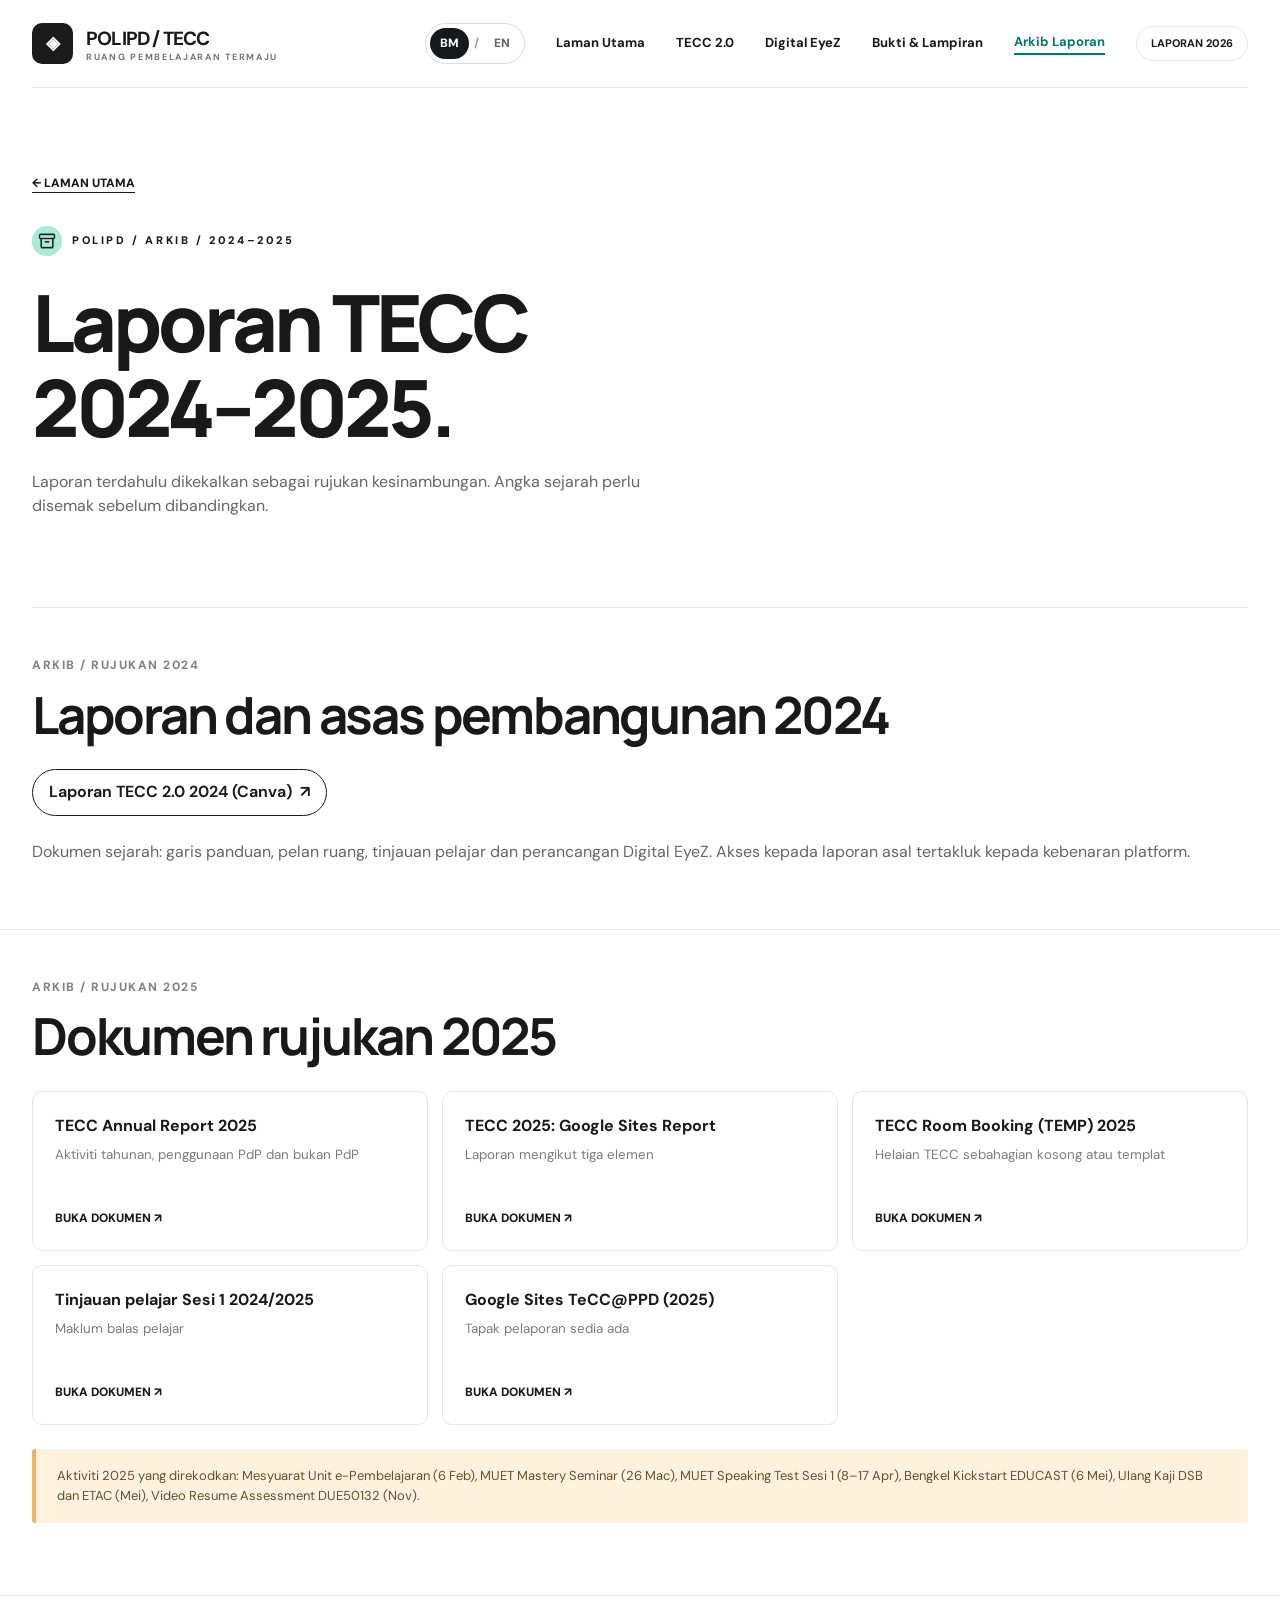
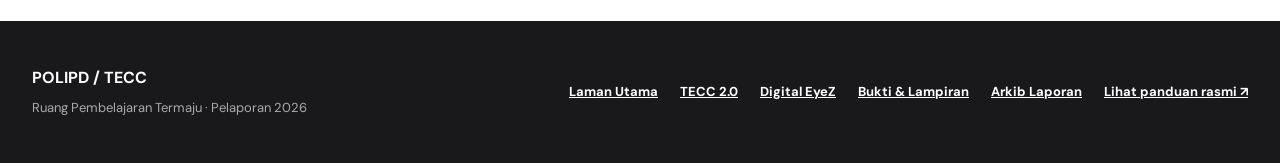
==== commit 6e37ecdf: "Add files via upload" ====
--- a/arkib2025.html
+++ b/arkib2025.html
@@ -1,2 +1,2 @@
 <!DOCTYPE html>
-<html lang="ms"><head><meta charset="utf-8"/><meta content="width=device-width,initial-scale=1" name="viewport"/><meta content="#ffffff" name="theme-color"/><meta content="Arkib dan rujukan laporan TECC 2025." name="description"/><meta content="Arkib 2025 | POLIPD" property="og:title"/><meta content="Arkib dan rujukan laporan TECC 2025." property="og:description"/><title>Arkib 2025 | POLIPD</title><link href="styles.css" rel="stylesheet"/><link href="premium.css" rel="stylesheet"/></head><body class=""><a class="skip" data-i18n="t0" href="#main">Langkau ke kandungan</a><header class="wrap topbar"><a class="brand" href="index.html"><span class="brand-icon">◈</span><span><b data-i18n="t1">POLIPD / TECC</b><small data-i18n="t2">RUANG PEMBELAJARAN TERMAJU</small></span></a><nav aria-label="Main" class="nav" id="nav"><div aria-label="Website language" class="lang-toggle" role="group"><button aria-pressed="true" class="lang-option" data-lang="ms" type="button">BM</button><span aria-hidden="true">/</span><button aria-pressed="false" class="lang-option" data-lang="en" type="button">EN</button></div><a data-page="index.html" data-i18n="x27" href="index.html">Laman Utama</a><a data-page="tecc2.html" data-i18n="x28" href="tecc2.html">TECC 2.0</a><a data-page="tecc4.html" data-i18n="x29" href="tecc4.html">Digital EyeZ</a><a data-page="lampiran.html" data-i18n="x30" href="lampiran.html">Bukti &amp; Lampiran</a><a data-page="arkib2025.html" data-i18n="x31" href="arkib2025.html">Arkib 2025</a><span data-i18n="x32" class="year">LAPORAN 2026</span></nav><div class="mobile-language lang-toggle" role="group" aria-label="Website language"><button class="lang-option" data-lang="ms" type="button">BM</button><span aria-hidden="true">/</span><button class="lang-option" data-lang="en" type="button">EN</button></div><button aria-expanded="false" aria-controls="nav" aria-label="Toggle menu" class="menu" id="menu">☰</button></header><main id="main"><section class="inside-hero wrap"><a data-i18n="x186" href="index.html" class="back">← LAMAN UTAMA</a><div class="eyebrow" style="margin-top:31px"><span data-i18n="x214">POLIPD / ARKIB / 2025</span></div><h1><span data-i18n="x215">Laporan TECC</span><br/><span data-i18n="x216">tahun 2025.</span></h1><p data-i18n="x217">Laporan 2025 dikekalkan sebagai rujukan. Angka 2025 dalam dua dokumen asal belum disatukan, jadi jangan salin ke halaman 2026 sebelum disahkan.</p></section><section class="report-section" id="arkib"><div class="wrap"><div data-i18n="x218" class="section-num">ARKIB / RUJUKAN 2025</div><h2 data-i18n="x219">Dokumen rujukan 2025</h2><div class="docgrid"><a class="doccard" href="https://docs.google.com/document/d/1W-1uXScVYC2auiR3XVyMx1xk2yLQrvSDSAuwLR_mRdc/edit" rel="noopener" target="_blank"><div><b data-i18n="x220">TECC Annual Report 2025</b><small data-i18n="x221">Aktiviti tahunan, penggunaan PdP dan bukan PdP</small></div><span data-i18n="x55">BUKA DOKUMEN ↗</span></a><a class="doccard" href="https://docs.google.com/document/d/1FpfK-bMix9gidCASrzAdDpu0gRt-4Ps6Zh48EfYscS8/edit" rel="noopener" target="_blank"><div><b data-i18n="x222">TECC 2025: Google Sites Report</b><small data-i18n="x223">Laporan mengikut tiga elemen</small></div><span data-i18n="x55">BUKA DOKUMEN ↗</span></a><a class="doccard" href="https://docs.google.com/spreadsheets/d/18x9WHdQOEuyiqL9_4_Fnf_Y7VJp-zUYUzbPTkqnSJx4/edit" rel="noopener" target="_blank"><div><b data-i18n="x224">TECC Room Booking (TEMP) 2025</b><small data-i18n="x225">Helaian TECC sebahagian kosong atau templat</small></div><span data-i18n="x55">BUKA DOKUMEN ↗</span></a><a class="doccard" href="https://docs.google.com/spreadsheets/d/107QcYqVeX543ha3iEKhHmk5DRGXPKoX_vrNx7MUZVgo/edit" rel="noopener" target="_blank"><div><b data-i18n="x226">Tinjauan pelajar Sesi 1 2024/2025</b><small data-i18n="x227">Maklum balas pelajar</small></div><span data-i18n="x55">BUKA DOKUMEN ↗</span></a><a class="doccard" href="https://sites.google.com/polipd.edu.my/teccppd/tecc-2-0-2025" rel="noopener" target="_blank"><div><b data-i18n="x228">Google Sites TeCC@PPD (2025)</b><small data-i18n="x229">Tapak pelaporan sedia ada</small></div><span data-i18n="x55">BUKA DOKUMEN ↗</span></a></div><div class="note"><span data-i18n="x230">Aktiviti 2025 yang direkodkan: Mesyuarat Unit e-Pembelajaran (6 Feb), MUET Mastery Seminar (26 Mac), MUET Speaking Test Sesi 1 (8–17 Apr), Bengkel Kickstart EDUCAST (6 Mei), Ulang Kaji DSB dan ETAC (Mei), Video Resume Assessment DUE50132 (Nov).</span></div></div></section></main><footer class="footer"><div class="wrap footflex"><div><b data-i18n="t1">POLIPD / TECC</b><p data-i18n="t25">Ruang Pembelajaran Termaju · Pelaporan 2026</p></div><div class="footlinks"><a data-i18n="x27" href="index.html">Laman Utama</a><a data-i18n="x28" href="tecc2.html">TECC 2.0</a><a data-i18n="x29" href="tecc4.html">Digital EyeZ</a><a data-i18n="x30" href="lampiran.html">Bukti &amp; Lampiran</a><a data-i18n="x31" href="arkib2025.html">Arkib 2025</a><a data-i18n="t23" href="assets/panduan-pelaporan-ruang.pdf" target="_blank" rel="noopener">Lihat panduan rasmi ↗</a></div></div></footer><script src="data/site-data.js"></script><script src="i18n-extra.js"></script><script src="render.js"></script><script src="v5.js"></script><script src="app.js"></script><script src="enhance.js"></script></body></html>+<html lang="ms"><head><meta charset="utf-8"/><meta content="width=device-width,initial-scale=1" name="viewport"/><meta content="#ffffff" name="theme-color"/><meta content="Arkib dan rujukan laporan TECC 2025." name="description"/><meta content="Arkib 2025 | POLIPD" property="og:title"/><meta content="Arkib dan rujukan laporan TECC 2025." property="og:description"/><title>Arkib 2025 | POLIPD</title><link href="styles.css" rel="stylesheet"/><link href="premium.css?v=6.3" rel="stylesheet"/><link href="tecc2-extras.css" rel="stylesheet"/></head><body class=""><a class="skip" data-i18n="t0" href="#main">Langkau ke kandungan</a><header class="wrap topbar"><a class="brand" href="index.html"><span class="brand-icon">◈</span><span><b data-i18n="t1">POLIPD / TECC</b><small data-i18n="t2">RUANG PEMBELAJARAN TERMAJU</small></span></a><nav aria-label="Main" class="nav" id="nav"><div aria-label="Website language" class="lang-toggle" role="group"><button aria-pressed="true" class="lang-option" data-lang="ms" type="button">BM</button><span aria-hidden="true">/</span><button aria-pressed="false" class="lang-option" data-lang="en" type="button">EN</button></div><a data-page="index.html" data-i18n="x27" href="index.html">Laman Utama</a><a data-page="tecc2.html" data-i18n="x28" href="tecc2.html">TECC 2.0</a><a data-page="tecc4.html" data-i18n="x29" href="tecc4.html">Digital EyeZ</a><a data-page="lampiran.html" data-i18n="x30" href="lampiran.html">Bukti &amp; Lampiran</a><a data-page="arkib2025.html" data-i18n="x31" href="arkib2025.html">Arkib Laporan</a><span data-i18n="x32" class="year">LAPORAN 2026</span></nav><div class="mobile-language lang-toggle" role="group" aria-label="Website language"><button class="lang-option" data-lang="ms" type="button">BM</button><span aria-hidden="true">/</span><button class="lang-option" data-lang="en" type="button">EN</button></div><button aria-expanded="false" aria-controls="nav" aria-label="Toggle menu" class="menu" id="menu">☰</button></header><main id="main"><section class="inside-hero wrap"><a data-i18n="x186" href="index.html" class="back">← LAMAN UTAMA</a><div class="eyebrow" style="margin-top:31px"><span data-i18n="x214">POLIPD / ARKIB / 2025</span></div><h1><span data-i18n="x215">Laporan TECC</span><br/><span data-i18n="x216">tahun 2025.</span></h1><p data-i18n="x217">Laporan 2025 dikekalkan sebagai rujukan. Angka 2025 dalam dua dokumen asal belum disatukan, jadi jangan salin ke halaman 2026 sebelum disahkan.</p></section><section class="report-section" id="archive2024"><div class="wrap"><div class="section-num" data-bm="ARKIB / RUJUKAN 2024" data-en="ARCHIVE / 2024 REFERENCE">ARKIB / RUJUKAN 2024</div><h2 data-bm="Laporan dan asas pembangunan 2024" data-en="2024 report and development foundations">Laporan dan asas pembangunan 2024</h2><div class="journey-actions"><a class="journey-link" href="https://polipdtecc.my.canva.site/tecc-2-0-part-1-about-us"><span data-bm="Laporan TECC 2.0 2024 (Canva)" data-en="TECC 2.0 2024 report (Canva)">Laporan TECC 2.0 2024 (Canva)</span> <span aria-hidden="true">↗</span></a></div><p class="lead" data-bm="Dokumen sejarah: garis panduan, pelan ruang, tinjauan pelajar dan perancangan Digital EyeZ. Akses kepada laporan asal tertakluk kepada kebenaran platform." data-en="Historical documentation: guidelines, floor plans, student surveys and Digital EyeZ planning. Access to original reports depends on platform permissions.">Dokumen sejarah: garis panduan, pelan ruang, tinjauan pelajar dan perancangan Digital EyeZ. Akses kepada laporan asal tertakluk kepada kebenaran platform.</p></div></section><section class="report-section" id="arkib"><div class="wrap"><div data-i18n="x218" class="section-num">ARKIB / RUJUKAN 2025</div><h2 data-i18n="x219">Dokumen rujukan 2025</h2><div class="docgrid"><a class="doccard" href="https://docs.google.com/document/d/1W-1uXScVYC2auiR3XVyMx1xk2yLQrvSDSAuwLR_mRdc/edit" rel="noopener" target="_blank"><div><b data-i18n="x220">TECC Annual Report 2025</b><small data-i18n="x221">Aktiviti tahunan, penggunaan PdP dan bukan PdP</small></div><span data-i18n="x55">BUKA DOKUMEN ↗</span></a><a class="doccard" href="https://docs.google.com/document/d/1FpfK-bMix9gidCASrzAdDpu0gRt-4Ps6Zh48EfYscS8/edit" rel="noopener" target="_blank"><div><b data-i18n="x222">TECC 2025: Google Sites Report</b><small data-i18n="x223">Laporan mengikut tiga elemen</small></div><span data-i18n="x55">BUKA DOKUMEN ↗</span></a><a class="doccard" href="https://docs.google.com/spreadsheets/d/18x9WHdQOEuyiqL9_4_Fnf_Y7VJp-zUYUzbPTkqnSJx4/edit" rel="noopener" target="_blank"><div><b data-i18n="x224">TECC Room Booking (TEMP) 2025</b><small data-i18n="x225">Helaian TECC sebahagian kosong atau templat</small></div><span data-i18n="x55">BUKA DOKUMEN ↗</span></a><a class="doccard" href="https://docs.google.com/spreadsheets/d/107QcYqVeX543ha3iEKhHmk5DRGXPKoX_vrNx7MUZVgo/edit" rel="noopener" target="_blank"><div><b data-i18n="x226">Tinjauan pelajar Sesi 1 2024/2025</b><small data-i18n="x227">Maklum balas pelajar</small></div><span data-i18n="x55">BUKA DOKUMEN ↗</span></a><a class="doccard" href="https://sites.google.com/polipd.edu.my/teccppd/tecc-2-0-2025" rel="noopener" target="_blank"><div><b data-i18n="x228">Google Sites TeCC@PPD (2025)</b><small data-i18n="x229">Tapak pelaporan sedia ada</small></div><span data-i18n="x55">BUKA DOKUMEN ↗</span></a></div><div class="note"><span data-i18n="x230">Aktiviti 2025 yang direkodkan: Mesyuarat Unit e-Pembelajaran (6 Feb), MUET Mastery Seminar (26 Mac), MUET Speaking Test Sesi 1 (8–17 Apr), Bengkel Kickstart EDUCAST (6 Mei), Ulang Kaji DSB dan ETAC (Mei), Video Resume Assessment DUE50132 (Nov).</span></div></div></section></main><footer class="footer"><div class="wrap footflex"><div><b data-i18n="t1">POLIPD / TECC</b><p data-i18n="t25">Ruang Pembelajaran Termaju · Pelaporan 2026</p></div><div class="footlinks"><a data-i18n="x27" href="index.html">Laman Utama</a><a data-i18n="x28" href="tecc2.html">TECC 2.0</a><a data-i18n="x29" href="tecc4.html">Digital EyeZ</a><a data-i18n="x30" href="lampiran.html">Bukti &amp; Lampiran</a><a data-i18n="x31" href="arkib2025.html">Arkib Laporan</a><a data-i18n="t23" href="assets/panduan-pelaporan-ruang.pdf" target="_blank" rel="noopener">Lihat panduan rasmi ↗</a></div></div></footer><script src="data/site-data.js?v=6.3"></script><script src="i18n-extra.js"></script><script src="render.js?v=6.3"></script><script src="v5.js?v=6.3"></script><script src="icons.js"></script><script src="app.js"></script><script src="enhance.js"></script></body></html>
--- a/premium.css
+++ b/premium.css
@@ -54,3 +54,64 @@
  .nextroom{min-width:0}.footlinks{display:flex;flex-wrap:wrap;gap:12px}.footlinks a{font-size:12px}
 }
 @media(prefers-reduced-motion:reduce){.room-card:hover .room-art.photo-cover img{transform:none}}
+
+/* V6 continuity narrative */
+.journey{scroll-margin-top:90px}.journey-grid{display:grid;grid-template-columns:repeat(3,minmax(0,1fr));gap:18px;margin:28px 0 16px}.journey-card{border-radius:22px;padding:28px;display:flex;flex-direction:column;gap:14px;min-width:0;box-shadow:0 10px 35px #14233c12;border:1px solid #dce6ec;background:#edf5fb;color:#182c45}.journey-card.integration{background:#e7f7f3;color:#12463f;border-color:#bfe7df}.journey-card.innovation{background:#eee9fa;color:#34275c;border-color:#d8cbed}.journey-year{font-size:clamp(40px,5vw,68px);font-weight:850;line-height:1;letter-spacing:-.055em}.journey-card h3{font-size:1.45rem;margin:0}.journey-card p{font-size:1rem;line-height:1.6;margin:0}.journey-metric{display:block;margin-top:auto;padding-top:12px;border-top:1px solid #73839750}.journey-link{display:inline-flex;gap:8px;align-items:center;width:fit-content;max-width:100%;padding:10px 16px;border-radius:100px;border:1px solid currentColor;text-decoration:none;font-weight:650;transition:transform .2s ease}.journey-link:hover{transform:translateY(-2px)}.journey-link:focus-visible{outline:3px solid #1f82bd;outline-offset:4px}.journey-actions{display:flex;flex-wrap:wrap;gap:12px;margin:24px 0}.journey-future{margin-top:30px;padding:clamp(24px,4vw,46px);border-radius:24px;background:linear-gradient(115deg,#14243e,#35306c);color:#fff}.journey-future h3{font-size:clamp(26px,4vw,42px);margin:12px 0}.journey-future p{max-width:70ch;color:#e5eaf8}.journey-future .kicker{color:#a9eee1}@media(max-width:760px){.journey-grid{grid-template-columns:1fr}.journey-card{padding:24px}}@media(prefers-reduced-motion:reduce){.journey-link{transition:none}.journey-link:hover{transform:none}}
+
+/* V6.1: consistent chapter navigation and distinctive room identities */
+.rl .tabbar .tabbtn {text-align:left;align-items:center;gap:9px;line-height:1.4;min-height:54px;}
+.rl .tabbar .tabbtn > i {width:26px;min-width:26px;height:26px;flex:0 0 26px;}
+.rl .tabbar .tabbtn > .ico-tab {width:23px;height:23px;flex:0 0 23px;object-fit:contain;margin:0;}
+.rl .tabbar .tabbtn > span {display:block;min-width:0;text-align:left;white-space:normal;overflow-wrap:break-word;}
+@media(min-width:901px){
+ .rl .tabbar .tabbtn {display:grid;grid-template-columns:26px 23px minmax(0,1fr);justify-content:start;padding:12px 13px;}
+ .rl .tabbar .tabbtn > span {grid-column:3;}
+ .rl .tabbar .tabbtn > .ico-tab {grid-column:2;grid-row:1;}
+}
+@media(max-width:900px){
+ .rl .tabbar .tabbtn {min-height:43px;gap:7px;}
+ .rl .tabbar .tabbtn > span {white-space:nowrap;}
+ .rl .tabbar .tabbtn > i {width:21px;min-width:21px;height:21px;flex-basis:21px;}
+ .rl .tabbar .tabbtn > .ico-tab {width:20px;height:20px;flex-basis:20px;}
+}
+#choose .choice-grid .room-card {--room-ink:#074b43;--room-fill:#a6e7d7;--room-edge:#6ac6b2;--room-deep:#07534a;border:1px solid var(--room-edge);background:var(--room-fill);display:flex;flex-direction:column;}
+#choose .choice-grid .room-card[href="tecc4.html"] {--room-ink:#392367;--room-fill:#ddccfa;--room-edge:#b49ae7;--room-deep:#392468;}
+#choose .choice-grid .room-card .room-art {flex-shrink:0;background:var(--room-deep);}
+#choose .choice-grid .room-card .room-art.photo-cover::before {background:linear-gradient(180deg,rgba(5,24,23,.25),transparent 34%,rgba(5,24,23,.12) 55%,rgba(5,24,23,.72)),linear-gradient(135deg,rgba(9,127,109,.23),transparent 65%);}
+#choose .choice-grid .room-card[href="tecc4.html"] .room-art.photo-cover::before {background:linear-gradient(180deg,rgba(23,12,52,.25),transparent 34%,rgba(23,12,52,.12) 55%,rgba(23,12,52,.72)),linear-gradient(135deg,rgba(108,58,190,.25),transparent 65%);}
+#choose .choice-grid .room-card .room-info {background:var(--room-fill);color:var(--room-ink);flex:1;min-height:108px;border-top:3px solid var(--room-edge);}
+#choose .choice-grid .room-card .room-info h3,#choose .choice-grid .room-card .room-info p {color:var(--room-ink);}
+#choose .choice-grid .room-card .circle-arrow {background:var(--room-deep);color:white;border-color:var(--room-deep);transition:transform .2s ease;}
+#choose .choice-grid .room-card .tilt {background:var(--room-deep);border-color:#ffffff80;}
+#choose .choice-grid .room-card:hover .circle-arrow {transform:translate(2px,-2px);}
+@media(prefers-reduced-motion:reduce){#choose .choice-grid .room-card:hover .circle-arrow{transform:none}}
+
+/* V6.2 — explicit identities survive language query parameters */
+#choose .choice-grid .room-card.room-card--tecc2{--room-fill:#087d70;--room-deep:#075e54;--room-edge:#087d70;--room-ink:#fff;--room-tint:rgba(7,94,84,.23)}
+#choose .choice-grid .room-card.room-card--tecc4{--room-fill:#5934a4;--room-deep:#352064;--room-edge:#5934a4;--room-ink:#fff;--room-tint:rgba(89,52,164,.24)}
+#choose .choice-grid .room-card .room-art.photo-cover{height:auto;aspect-ratio:16/10;min-height:0;background:var(--room-deep)}
+#choose .choice-grid .room-card .room-art.photo-cover::before{background:linear-gradient(145deg,var(--room-tint),transparent 55%);box-shadow:none}
+#choose .choice-grid .room-card .room-art.photo-cover .tilt{background:var(--room-deep);color:#fff;z-index:2}
+#choose .choice-grid .room-card .room-info{display:flex;flex-direction:column;align-items:stretch;gap:18px;padding:24px 26px;min-height:0;border-top:0;background:var(--room-fill);color:#fff}
+#choose .choice-grid .room-card .room-info h3{color:#fff;font-size:clamp(23px,2.5vw,32px);line-height:1.2;margin-bottom:8px;letter-spacing:-.8px}
+#choose .choice-grid .room-card .room-info p{color:#fff;font-size:14px;line-height:1.5}
+.room-features{display:flex;flex-wrap:wrap;gap:7px;margin-bottom:2px}
+.room-features span{background:#ffffff15;border:1px solid #ffffff55;color:#fff;padding:6px 10px;border-radius:100px;font-size:11px;font-weight:650;line-height:1.4}
+.room-cta{display:flex;align-items:center;justify-content:space-between;border-top:1px solid #ffffff55;padding-top:13px;margin-top:auto;color:#fff;font-weight:750;font-size:14px}
+#choose .choice-grid .room-card .circle-arrow{background:#ffffff18;border:1px solid #ffffff70;color:#fff;width:40px;height:40px;display:grid;place-items:center}
+#choose .choice-grid .room-card:hover{box-shadow:0 18px 42px var(--room-tint)}
+#choose .choice-grid .room-card:focus-visible{outline:3px solid var(--room-deep);outline-offset:5px}
+.future-next{position:relative;overflow:hidden;margin-top:24px;padding:clamp(22px,4vw,42px);border-radius:24px;color:#fff;background:linear-gradient(120deg,#14243d,#30316b,#173d50);background-size:160% 160%;animation:future-glow 18s ease infinite alternate}
+.future-top{display:flex;align-items:center;gap:24px;justify-content:space-between}.future-top>div{max-width:760px}.future-next .kicker{color:#9de9df}.future-next h2{font-size:clamp(25px,3.3vw,42px);letter-spacing:-1px;line-height:1.14;margin:10px 0 12px;color:#fff}.future-next p{color:#e2e9f7;line-height:1.6;margin:0;font-size:14px}.future-orbit{width:clamp(85px,13vw,150px);flex-shrink:0;opacity:.95}.future-pillars{display:grid;grid-template-columns:repeat(3,minmax(0,1fr));gap:12px;padding-top:22px;margin-top:22px;border-top:1px solid #ffffff35}.future-pillars>div{display:flex;align-items:center;gap:12px;padding:16px;background:#ffffff0d;border:1px solid #ffffff25;border-radius:12px;color:#fff;font-size:14px;font-weight:650}.future-pillars svg{width:25px;height:25px;flex-shrink:0;color:#9de9df}.future-next .future-note{font-size:12px;margin-top:16px;color:#d3ddef}
+@keyframes future-glow{from{background-position:0 50%}to{background-position:100% 50%}}
+@media(max-width:760px){.future-pillars{grid-template-columns:1fr}.future-top{align-items:flex-start}.future-orbit{width:70px}.future-pillars>div{padding:12px}.choice-grid{grid-template-columns:1fr}}
+@media(max-width:560px){#choose .choice-grid .room-card .room-info{padding:20px;gap:15px}.future-orbit{display:none}}
+@media(prefers-reduced-motion:reduce){.future-next{animation:none}#choose .choice-grid .room-card,#choose .choice-grid .room-card .circle-arrow{transition:none;transform:none!important}}
+
+/* V6.3 reporting register */
+.booking-details{margin:1rem 0 2rem;padding:1rem;border:1px solid #dce3e7;border-radius:16px;background:var(--surface,#fff)}
+.booking-details summary{cursor:pointer;font-weight:700;padding:.5rem 0}
+.booking-search{display:block;width:min(100%,360px);border:1px solid #aebdc7;border-radius:8px;padding:.7rem;margin:.6rem 0 1rem;font:inherit;background:transparent;color:inherit}
+.booking-details tr[hidden]{display:none!important}
+.booking-details .tablewrap{max-height:480px;overflow:auto}
+.booking-details th{position:sticky;top:0;background:#f1f5f8;color:#17243b;z-index:1}
--- a/tecc2-extras.css
+++ b/tecc2-extras.css
@@ -0,0 +1,55 @@
+/* TECC 2.0 interactive layer: gauge, stacked usage bar, gallery. Light editorial palette kept; vibrancy via gradients and motion. */
+.uhero{display:grid;grid-template-columns:minmax(220px,300px) 1fr;gap:28px;align-items:center;padding:28px;border-radius:28px;background:linear-gradient(135deg,#ade8d7 0%,#d5c4fa 62%,#ffd9c8 100%);margin:6px 0 26px;position:relative;overflow:hidden}
+.uhero::after{content:'';position:absolute;right:-60px;top:-60px;width:220px;height:220px;border-radius:50%;background:#ffffff40;animation:uf 9s ease-in-out infinite alternate}
+@keyframes uf{to{transform:translate(-26px,30px) scale(1.12)}}
+.gauge{position:relative;width:100%;max-width:280px;aspect-ratio:1;margin:auto}
+.gauge svg{width:100%;height:100%;transform:rotate(-90deg)}
+.gauge .g-bg{fill:none;stroke:#ffffffb8;stroke-width:14}
+.gauge .g-fg{fill:none;stroke:#19191b;stroke-width:14;stroke-linecap:round;stroke-dasharray:326.7;stroke-dashoffset:326.7;transition:stroke-dashoffset 1.6s cubic-bezier(.2,.7,.2,1)}
+.gauge.in .g-fg{stroke-dashoffset:var(--off)}
+.gauge .g-tg{fill:none;stroke:#fc875d;stroke-width:22;stroke-dasharray:16.3 310.4;stroke-dashoffset:-245;opacity:.95}
+.gauge .g-c{position:absolute;inset:0;display:grid;place-content:center;text-align:center}
+.gauge .g-c b{font:800 clamp(40px,9vw,56px)/1 Manrope,sans-serif;letter-spacing:-2px}
+.gauge .g-c span{font-size:12px;font-weight:700;color:#3d3d44;margin-top:6px}
+.ustats{display:grid;gap:14px}
+.ustat{display:flex;align-items:baseline;gap:12px;flex-wrap:wrap}
+.ustat b{font:800 clamp(30px,6vw,44px)/1 Manrope,sans-serif;letter-spacing:-1.5px}
+.ustat span{font-size:13px;color:#2d2d33;font-weight:600}
+.ustack{display:flex;height:30px;border-radius:30px;overflow:hidden;background:#ffffff90;margin-top:6px}
+.ustack button{border:0;padding:0;height:100%;min-width:3px;transition:flex-grow .8s cubic-bezier(.2,.7,.2,1),filter .2s,transform .2s;flex-grow:0;cursor:pointer}
+.ustack.in button{flex-grow:var(--w)}
+.ustack button:hover,.ustack button:focus-visible,.ustack button.on{filter:saturate(1.3) brightness(.94);transform:scaleY(1.18)}
+.uread{font-size:13px;font-weight:700;min-height:22px;margin-top:10px}
+.ulegend{display:flex;flex-wrap:wrap;gap:8px;margin-top:10px}
+.ulegend button{border:1px solid #ffffffc0;background:#ffffffa8;border-radius:30px;padding:6px 12px;font-size:12px;font-weight:700;display:flex;gap:7px;align-items:center}
+.ulegend i{width:10px;height:10px;border-radius:50%;display:inline-block}
+.ulegend button:hover,.ulegend button.on{background:#fff}
+.gfilter{display:flex;flex-wrap:wrap;gap:8px;margin:14px 0 18px}
+.gfilter button{border:1px solid var(--line);background:#fff;border-radius:30px;padding:8px 16px;font-size:12px;font-weight:800;transition:background .2s,transform .2s}
+.gfilter button:hover{transform:translateY(-2px)}
+.gfilter button.on{background:#19191b;color:#fff;border-color:#19191b}
+.gmas{columns:3 220px;column-gap:14px}
+.gmas figure{break-inside:avoid;margin:0 0 14px;position:relative;border-radius:16px;overflow:hidden;background:#f3f3f1;animation:gin .5s both}
+@keyframes gin{from{opacity:0;transform:scale(.96)}}
+.gmas a{display:block;overflow:hidden}
+.gmas img{width:100%;display:block;transition:transform .5s cubic-bezier(.2,.7,.2,1)}
+.gmas figure:hover img{transform:scale(1.06)}
+.gmas figcaption{position:absolute;left:0;right:0;bottom:0;padding:26px 14px 12px;font-size:12px;font-weight:700;color:#fff;background:linear-gradient(transparent,#000000b0);transform:translateY(8px);opacity:.0;transition:.3s}
+.gmas figure:hover figcaption,.gmas figure:focus-within figcaption{opacity:1;transform:none}
+.gmas .tag{position:absolute;top:10px;left:10px;font-size:10px;font-weight:800;letter-spacing:.8px;text-transform:uppercase;background:#ffffffe0;border-radius:20px;padding:4px 10px}
+@media(hover:none){.gmas figcaption{opacity:1;transform:none}}
+@media(max-width:700px){.uhero{grid-template-columns:1fr;padding:20px}}
+@media(prefers-reduced-motion:reduce){.gauge .g-fg,.ustack button{transition:none}.uhero::after,.gmas figure{animation:none}}
+
+/* ---- icon set (assets/icons) ---- */
+.ico{display:inline-block;flex:none;object-fit:contain;vertical-align:middle}
+.ico-tab{width:22px;height:22px;margin-right:2px}
+.ico-head{width:56px;height:56px;border-radius:18px;background:#fff;padding:6px;box-shadow:0 8px 22px -10px rgba(40,40,80,.35);animation:icopop .6s cubic-bezier(.2,.9,.3,1.3) both}
+.ico-leg{width:18px;height:18px;margin-right:4px}
+.ico-stat{width:34px;height:34px;display:block;margin-bottom:6px}
+.ico-card{width:30px;height:30px;margin-right:8px;vertical-align:-7px}
+.ico-eyebrow{width:30px;height:30px;margin-right:10px}
+.tabbtn:hover .ico-tab,.tabbtn.on .ico-tab{transform:translateY(-1px) scale(1.12);transition:transform .25s}
+@keyframes icopop{from{opacity:0;transform:scale(.6) rotate(-8deg)}to{opacity:1;transform:none}}
+@media(max-width:800px){.ico-head{width:44px;height:44px;border-radius:14px;padding:5px}.ico-tab{width:20px;height:20px}}
+@media(prefers-reduced-motion:reduce){.ico-head{animation:none}.tabbtn:hover .ico-tab{transform:none}}
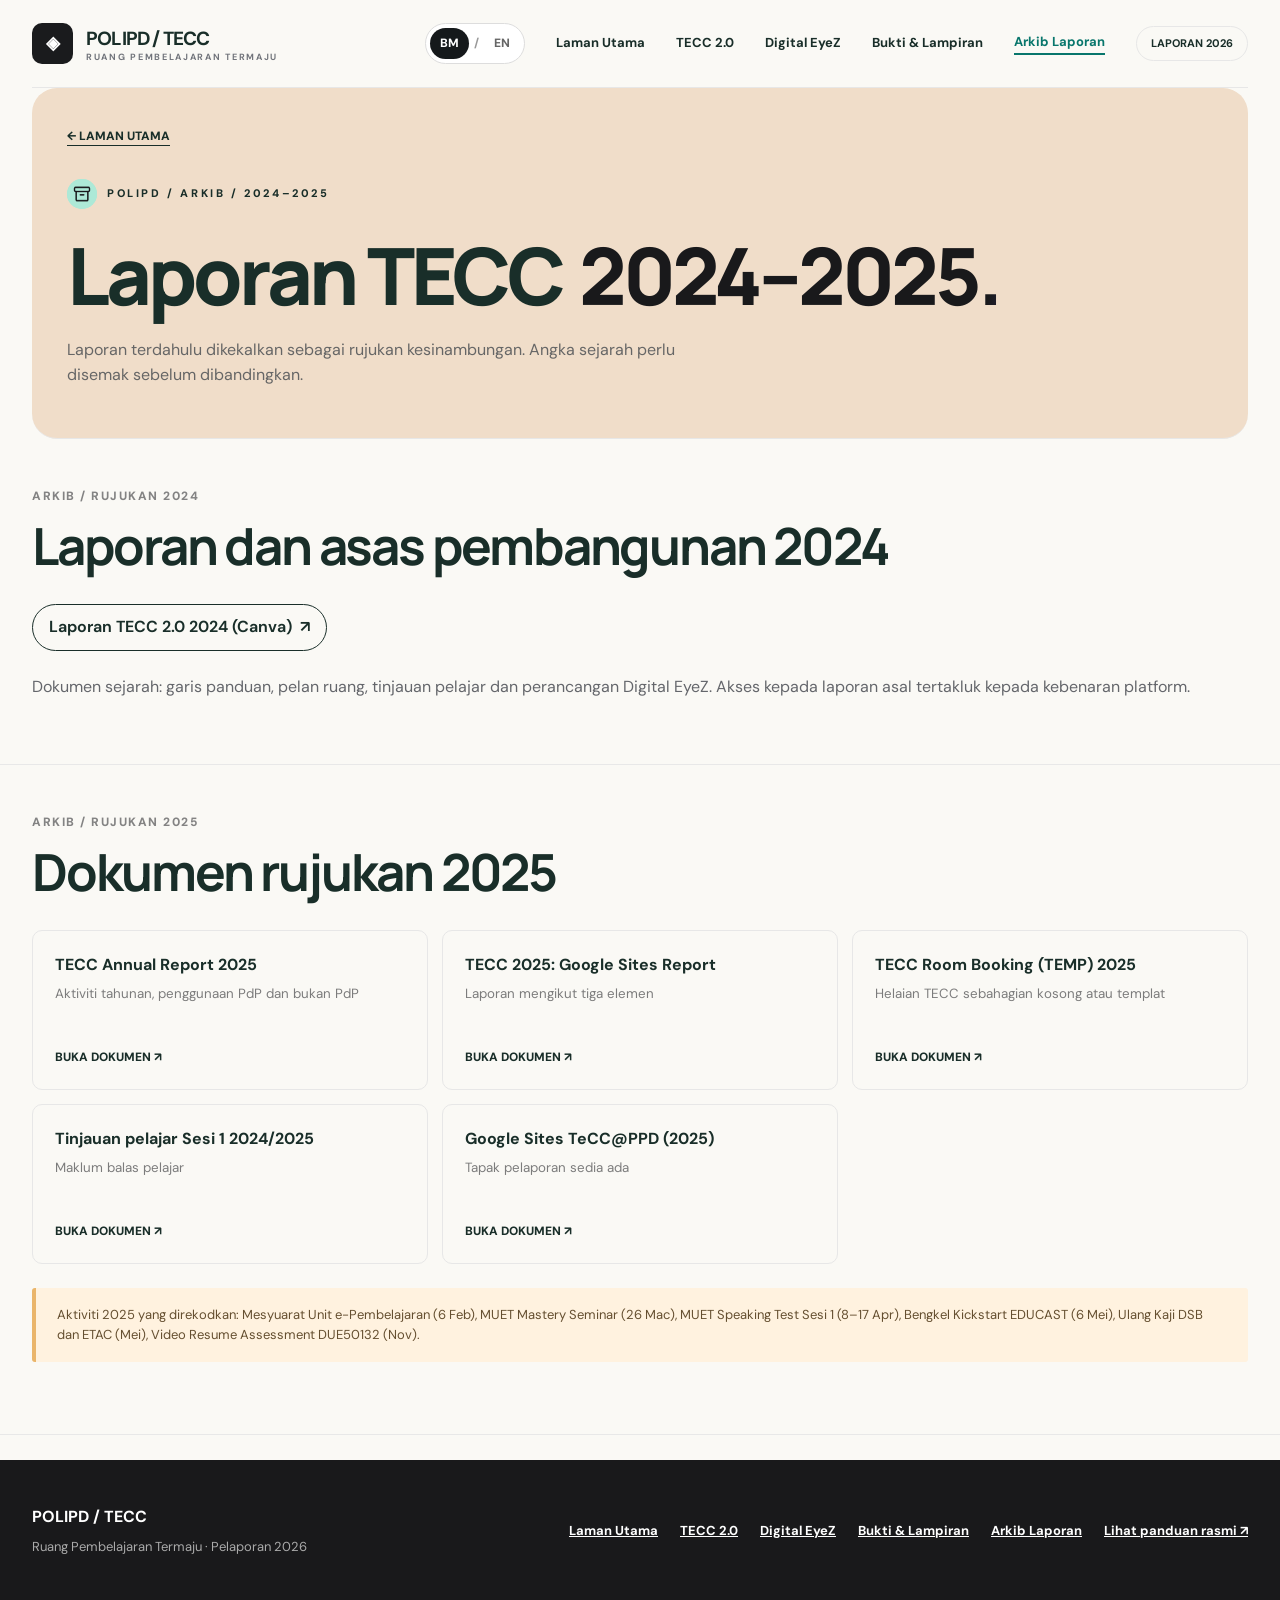
==== commit 3d778d66: "Add files via upload" ====
--- a/arkib2025.html
+++ b/arkib2025.html
@@ -1,2 +1,3 @@
 <!DOCTYPE html>
-<html lang="ms"><head><meta charset="utf-8"/><meta content="width=device-width,initial-scale=1" name="viewport"/><meta content="#ffffff" name="theme-color"/><meta content="Arkib dan rujukan laporan TECC 2025." name="description"/><meta content="Arkib 2025 | POLIPD" property="og:title"/><meta content="Arkib dan rujukan laporan TECC 2025." property="og:description"/><title>Arkib 2025 | POLIPD</title><link href="styles.css" rel="stylesheet"/><link href="premium.css?v=6.3" rel="stylesheet"/><link href="tecc2-extras.css" rel="stylesheet"/></head><body class=""><a class="skip" data-i18n="t0" href="#main">Langkau ke kandungan</a><header class="wrap topbar"><a class="brand" href="index.html"><span class="brand-icon">◈</span><span><b data-i18n="t1">POLIPD / TECC</b><small data-i18n="t2">RUANG PEMBELAJARAN TERMAJU</small></span></a><nav aria-label="Main" class="nav" id="nav"><div aria-label="Website language" class="lang-toggle" role="group"><button aria-pressed="true" class="lang-option" data-lang="ms" type="button">BM</button><span aria-hidden="true">/</span><button aria-pressed="false" class="lang-option" data-lang="en" type="button">EN</button></div><a data-page="index.html" data-i18n="x27" href="index.html">Laman Utama</a><a data-page="tecc2.html" data-i18n="x28" href="tecc2.html">TECC 2.0</a><a data-page="tecc4.html" data-i18n="x29" href="tecc4.html">Digital EyeZ</a><a data-page="lampiran.html" data-i18n="x30" href="lampiran.html">Bukti &amp; Lampiran</a><a data-page="arkib2025.html" data-i18n="x31" href="arkib2025.html">Arkib Laporan</a><span data-i18n="x32" class="year">LAPORAN 2026</span></nav><div class="mobile-language lang-toggle" role="group" aria-label="Website language"><button class="lang-option" data-lang="ms" type="button">BM</button><span aria-hidden="true">/</span><button class="lang-option" data-lang="en" type="button">EN</button></div><button aria-expanded="false" aria-controls="nav" aria-label="Toggle menu" class="menu" id="menu">☰</button></header><main id="main"><section class="inside-hero wrap"><a data-i18n="x186" href="index.html" class="back">← LAMAN UTAMA</a><div class="eyebrow" style="margin-top:31px"><span data-i18n="x214">POLIPD / ARKIB / 2025</span></div><h1><span data-i18n="x215">Laporan TECC</span><br/><span data-i18n="x216">tahun 2025.</span></h1><p data-i18n="x217">Laporan 2025 dikekalkan sebagai rujukan. Angka 2025 dalam dua dokumen asal belum disatukan, jadi jangan salin ke halaman 2026 sebelum disahkan.</p></section><section class="report-section" id="archive2024"><div class="wrap"><div class="section-num" data-bm="ARKIB / RUJUKAN 2024" data-en="ARCHIVE / 2024 REFERENCE">ARKIB / RUJUKAN 2024</div><h2 data-bm="Laporan dan asas pembangunan 2024" data-en="2024 report and development foundations">Laporan dan asas pembangunan 2024</h2><div class="journey-actions"><a class="journey-link" href="https://polipdtecc.my.canva.site/tecc-2-0-part-1-about-us"><span data-bm="Laporan TECC 2.0 2024 (Canva)" data-en="TECC 2.0 2024 report (Canva)">Laporan TECC 2.0 2024 (Canva)</span> <span aria-hidden="true">↗</span></a></div><p class="lead" data-bm="Dokumen sejarah: garis panduan, pelan ruang, tinjauan pelajar dan perancangan Digital EyeZ. Akses kepada laporan asal tertakluk kepada kebenaran platform." data-en="Historical documentation: guidelines, floor plans, student surveys and Digital EyeZ planning. Access to original reports depends on platform permissions.">Dokumen sejarah: garis panduan, pelan ruang, tinjauan pelajar dan perancangan Digital EyeZ. Akses kepada laporan asal tertakluk kepada kebenaran platform.</p></div></section><section class="report-section" id="arkib"><div class="wrap"><div data-i18n="x218" class="section-num">ARKIB / RUJUKAN 2025</div><h2 data-i18n="x219">Dokumen rujukan 2025</h2><div class="docgrid"><a class="doccard" href="https://docs.google.com/document/d/1W-1uXScVYC2auiR3XVyMx1xk2yLQrvSDSAuwLR_mRdc/edit" rel="noopener" target="_blank"><div><b data-i18n="x220">TECC Annual Report 2025</b><small data-i18n="x221">Aktiviti tahunan, penggunaan PdP dan bukan PdP</small></div><span data-i18n="x55">BUKA DOKUMEN ↗</span></a><a class="doccard" href="https://docs.google.com/document/d/1FpfK-bMix9gidCASrzAdDpu0gRt-4Ps6Zh48EfYscS8/edit" rel="noopener" target="_blank"><div><b data-i18n="x222">TECC 2025: Google Sites Report</b><small data-i18n="x223">Laporan mengikut tiga elemen</small></div><span data-i18n="x55">BUKA DOKUMEN ↗</span></a><a class="doccard" href="https://docs.google.com/spreadsheets/d/18x9WHdQOEuyiqL9_4_Fnf_Y7VJp-zUYUzbPTkqnSJx4/edit" rel="noopener" target="_blank"><div><b data-i18n="x224">TECC Room Booking (TEMP) 2025</b><small data-i18n="x225">Helaian TECC sebahagian kosong atau templat</small></div><span data-i18n="x55">BUKA DOKUMEN ↗</span></a><a class="doccard" href="https://docs.google.com/spreadsheets/d/107QcYqVeX543ha3iEKhHmk5DRGXPKoX_vrNx7MUZVgo/edit" rel="noopener" target="_blank"><div><b data-i18n="x226">Tinjauan pelajar Sesi 1 2024/2025</b><small data-i18n="x227">Maklum balas pelajar</small></div><span data-i18n="x55">BUKA DOKUMEN ↗</span></a><a class="doccard" href="https://sites.google.com/polipd.edu.my/teccppd/tecc-2-0-2025" rel="noopener" target="_blank"><div><b data-i18n="x228">Google Sites TeCC@PPD (2025)</b><small data-i18n="x229">Tapak pelaporan sedia ada</small></div><span data-i18n="x55">BUKA DOKUMEN ↗</span></a></div><div class="note"><span data-i18n="x230">Aktiviti 2025 yang direkodkan: Mesyuarat Unit e-Pembelajaran (6 Feb), MUET Mastery Seminar (26 Mac), MUET Speaking Test Sesi 1 (8–17 Apr), Bengkel Kickstart EDUCAST (6 Mei), Ulang Kaji DSB dan ETAC (Mei), Video Resume Assessment DUE50132 (Nov).</span></div></div></section></main><footer class="footer"><div class="wrap footflex"><div><b data-i18n="t1">POLIPD / TECC</b><p data-i18n="t25">Ruang Pembelajaran Termaju · Pelaporan 2026</p></div><div class="footlinks"><a data-i18n="x27" href="index.html">Laman Utama</a><a data-i18n="x28" href="tecc2.html">TECC 2.0</a><a data-i18n="x29" href="tecc4.html">Digital EyeZ</a><a data-i18n="x30" href="lampiran.html">Bukti &amp; Lampiran</a><a data-i18n="x31" href="arkib2025.html">Arkib Laporan</a><a data-i18n="t23" href="assets/panduan-pelaporan-ruang.pdf" target="_blank" rel="noopener">Lihat panduan rasmi ↗</a></div></div></footer><script src="data/site-data.js?v=6.3"></script><script src="i18n-extra.js"></script><script src="render.js?v=6.3"></script><script src="v5.js?v=6.3"></script><script src="icons.js"></script><script src="app.js"></script><script src="enhance.js"></script></body></html>+
+<html lang="ms"><head><meta charset="utf-8"/><meta content="width=device-width,initial-scale=1" name="viewport"/><meta content="#ffffff" name="theme-color"/><meta content="Arkib dan rujukan laporan TECC 2025." name="description"/><meta content="Arkib 2025 | POLIPD" property="og:title"/><meta content="Arkib dan rujukan laporan TECC 2025." property="og:description"/><title>Arkib 2025 | POLIPD</title><link href="styles.css" rel="stylesheet"/><link href="premium.css?v=6.3" rel="stylesheet"/><link href="tecc2-extras.css" rel="stylesheet"/><link href="experience-v7.css?v=7.0" rel="stylesheet"/><link href="motion-v8.css?v=8.0" rel="stylesheet"/></head><body class="v7 v7-arkib2025"><a class="skip" data-i18n="t0" href="#main">Langkau ke kandungan</a><header class="wrap topbar"><a class="brand" href="index.html"><span class="brand-icon">◈</span><span><b data-i18n="t1">POLIPD / TECC</b><small data-i18n="t2">RUANG PEMBELAJARAN TERMAJU</small></span></a><nav aria-label="Main" class="nav" id="nav"><div aria-label="Website language" class="lang-toggle" role="group"><button aria-pressed="true" class="lang-option" data-lang="ms" type="button">BM</button><span aria-hidden="true">/</span><button aria-pressed="false" class="lang-option" data-lang="en" type="button">EN</button></div><a data-i18n="x27" data-page="index.html" href="index.html">Laman Utama</a><a data-i18n="x28" data-page="tecc2.html" href="tecc2.html">TECC 2.0</a><a data-i18n="x29" data-page="tecc4.html" href="tecc4.html">Digital EyeZ</a><a data-i18n="x30" data-page="lampiran.html" href="lampiran.html">Bukti &amp; Lampiran</a><a data-i18n="x31" data-page="arkib2025.html" href="arkib2025.html">Arkib Laporan</a><span class="year" data-i18n="x32">LAPORAN 2026</span></nav><div aria-label="Website language" class="mobile-language lang-toggle" role="group"><button class="lang-option" data-lang="ms" type="button">BM</button><span aria-hidden="true">/</span><button class="lang-option" data-lang="en" type="button">EN</button></div><button aria-controls="nav" aria-expanded="false" aria-label="Toggle menu" class="menu" id="menu">☰</button></header><main id="main"><section class="inside-hero wrap v7-archivehero"><a class="back" data-i18n="x186" href="index.html">← LAMAN UTAMA</a><div class="eyebrow" style="margin-top:31px"><span data-i18n="x214">POLIPD / ARKIB / 2025</span></div><h1><span data-i18n="x215">Laporan TECC</span><br/><span data-i18n="x216">tahun 2025.</span></h1><p data-i18n="x217">Laporan 2025 dikekalkan sebagai rujukan. Angka 2025 dalam dua dokumen asal belum disatukan, jadi jangan salin ke halaman 2026 sebelum disahkan.</p></section><section class="report-section" id="archive2024"><div class="wrap"><div class="section-num" data-bm="ARKIB / RUJUKAN 2024" data-en="ARCHIVE / 2024 REFERENCE">ARKIB / RUJUKAN 2024</div><h2 data-bm="Laporan dan asas pembangunan 2024" data-en="2024 report and development foundations">Laporan dan asas pembangunan 2024</h2><div class="journey-actions"><a class="journey-link" href="https://polipdtecc.my.canva.site/tecc-2-0-part-1-about-us"><span data-bm="Laporan TECC 2.0 2024 (Canva)" data-en="TECC 2.0 2024 report (Canva)">Laporan TECC 2.0 2024 (Canva)</span> <span aria-hidden="true">↗</span></a></div><p class="lead" data-bm="Dokumen sejarah: garis panduan, pelan ruang, tinjauan pelajar dan perancangan Digital EyeZ. Akses kepada laporan asal tertakluk kepada kebenaran platform." data-en="Historical documentation: guidelines, floor plans, student surveys and Digital EyeZ planning. Access to original reports depends on platform permissions.">Dokumen sejarah: garis panduan, pelan ruang, tinjauan pelajar dan perancangan Digital EyeZ. Akses kepada laporan asal tertakluk kepada kebenaran platform.</p></div></section><section class="report-section" id="arkib"><div class="wrap"><div class="section-num" data-i18n="x218">ARKIB / RUJUKAN 2025</div><h2 data-i18n="x219">Dokumen rujukan 2025</h2><div class="docgrid"><a class="doccard" href="https://docs.google.com/document/d/1W-1uXScVYC2auiR3XVyMx1xk2yLQrvSDSAuwLR_mRdc/edit" rel="noopener" target="_blank"><div><b data-i18n="x220">TECC Annual Report 2025</b><small data-i18n="x221">Aktiviti tahunan, penggunaan PdP dan bukan PdP</small></div><span data-i18n="x55">BUKA DOKUMEN ↗</span></a><a class="doccard" href="https://docs.google.com/document/d/1FpfK-bMix9gidCASrzAdDpu0gRt-4Ps6Zh48EfYscS8/edit" rel="noopener" target="_blank"><div><b data-i18n="x222">TECC 2025: Google Sites Report</b><small data-i18n="x223">Laporan mengikut tiga elemen</small></div><span data-i18n="x55">BUKA DOKUMEN ↗</span></a><a class="doccard" href="https://docs.google.com/spreadsheets/d/18x9WHdQOEuyiqL9_4_Fnf_Y7VJp-zUYUzbPTkqnSJx4/edit" rel="noopener" target="_blank"><div><b data-i18n="x224">TECC Room Booking (TEMP) 2025</b><small data-i18n="x225">Helaian TECC sebahagian kosong atau templat</small></div><span data-i18n="x55">BUKA DOKUMEN ↗</span></a><a class="doccard" href="https://docs.google.com/spreadsheets/d/107QcYqVeX543ha3iEKhHmk5DRGXPKoX_vrNx7MUZVgo/edit" rel="noopener" target="_blank"><div><b data-i18n="x226">Tinjauan pelajar Sesi 1 2024/2025</b><small data-i18n="x227">Maklum balas pelajar</small></div><span data-i18n="x55">BUKA DOKUMEN ↗</span></a><a class="doccard" href="https://sites.google.com/polipd.edu.my/teccppd/tecc-2-0-2025" rel="noopener" target="_blank"><div><b data-i18n="x228">Google Sites TeCC@PPD (2025)</b><small data-i18n="x229">Tapak pelaporan sedia ada</small></div><span data-i18n="x55">BUKA DOKUMEN ↗</span></a></div><div class="note"><span data-i18n="x230">Aktiviti 2025 yang direkodkan: Mesyuarat Unit e-Pembelajaran (6 Feb), MUET Mastery Seminar (26 Mac), MUET Speaking Test Sesi 1 (8–17 Apr), Bengkel Kickstart EDUCAST (6 Mei), Ulang Kaji DSB dan ETAC (Mei), Video Resume Assessment DUE50132 (Nov).</span></div></div></section></main><footer class="footer"><div class="wrap footflex"><div><b data-i18n="t1">POLIPD / TECC</b><p data-i18n="t25">Ruang Pembelajaran Termaju · Pelaporan 2026</p></div><div class="footlinks"><a data-i18n="x27" href="index.html">Laman Utama</a><a data-i18n="x28" href="tecc2.html">TECC 2.0</a><a data-i18n="x29" href="tecc4.html">Digital EyeZ</a><a data-i18n="x30" href="lampiran.html">Bukti &amp; Lampiran</a><a data-i18n="x31" href="arkib2025.html">Arkib Laporan</a><a data-i18n="t23" href="assets/panduan-pelaporan-ruang.pdf" rel="noopener" target="_blank">Lihat panduan rasmi ↗</a></div></div></footer><script src="data/site-data.js?v=6.3"></script><script src="i18n-extra.js"></script><script src="render.js?v=6.3"></script><script src="v5.js?v=6.3"></script><script src="icons.js"></script><script src="app.js"></script><script src="enhance.js"></script><script src="motion-v8.js?v=8.0"></script><script defer="" src="experience-v7.js?v=7.0"></script></body></html>
--- a/tecc2-extras.css
+++ b/tecc2-extras.css
@@ -53,3 +53,6 @@
 @keyframes icopop{from{opacity:0;transform:scale(.6) rotate(-8deg)}to{opacity:1;transform:none}}
 @media(max-width:800px){.ico-head{width:44px;height:44px;border-radius:14px;padding:5px}.ico-tab{width:20px;height:20px}}
 @media(prefers-reduced-motion:reduce){.ico-head{animation:none}.tabbtn:hover .ico-tab{transform:none}}
+
+/* long tab labels stay whole in the desktop side menu */
+@media(min-width:801px){.rl .tabbtn span{word-break:normal;overflow-wrap:normal;font-size:.86rem;line-height:1.2}.rl .tabbtn{gap:8px;padding-left:12px!important;padding-right:8px!important}.rl .tabbtn .ico-tab{margin-right:0}}
--- a/experience-v7.css
+++ b/experience-v7.css
@@ -0,0 +1,6 @@
+/* V7 editorial design; independent of V6.3 reporting styles. */
+.v7{--v7-ink:#192e29;--v7-ivory:#f5f3ea;--v7-teal:#116b5b;--v7-purple:#452978;--v7-lime:#e4edcb;--v7-peach:#efd4c3;color:var(--v7-ink);background:#faf9f5}
+.v7 .topbar{background:#faf9f5}.v7 .v7-hero{display:grid;grid-template-columns:minmax(0,.9fr) minmax(0,1.45fr);gap:32px;align-items:center;padding:clamp(25px,5vw,72px) clamp(16px,3vw,38px);background:var(--v7-ivory);border-radius:28px;margin-top:18px;text-align:left;overflow:hidden}.v7 .v7-hero h1{font-size:clamp(40px,5.4vw,86px);line-height:.99;letter-spacing:-.065em;margin:18px 0;color:#18342c}.v7 .v7-hero h1 span{color:#116b5b}.v7 .v7-hero p{max-width:43ch;font-size:clamp(14px,1.3vw,18px);margin:0 0 22px;color:#43574f}.v7 .v7-hero .journey-actions{justify-content:flex-start;flex-wrap:wrap}.v7 .v7-hero .journey-link{background:#d6eaa9;color:#203d2c;border-color:transparent}.v7-gallery{display:flex;gap:9px;height:340px;min-width:0;overflow:hidden}.v7-hero-gallery{height:clamp(320px,38vw,520px)}.v7-photo{position:relative;flex:1;min-width:0;border:0;padding:0;border-radius:17px;overflow:hidden;cursor:pointer;text-align:left;isolation:isolate;background:#213b34;color:white;transition:flex .65s cubic-bezier(.22,.8,.18,1),box-shadow .3s}.v7-photo.is-active{flex:3.6}.v7-photo img{width:100%;height:100%;object-fit:cover;display:block;transition:transform .65s;position:absolute;inset:0}.v7-photo.is-active img{transform:scale(1.035)}.v7-photo:after{content:'';position:absolute;inset:0;background:linear-gradient(180deg,#0004,transparent 35%,#10211de8);z-index:0}.v7-photo-number{position:absolute;z-index:1;top:12px;left:10px;background:#10211dbb;border:1px solid #ffffff60;border-radius:50px;padding:5px 9px;font-size:12px;font-weight:700}.v7-photo-caption{position:absolute;z-index:1;bottom:17px;left:13px;right:13px;display:flex;flex-direction:column;gap:7px}.v7-photo-caption strong{font-size:clamp(18px,2.3vw,31px);line-height:1.05;letter-spacing:-.035em;color:#fff;writing-mode:vertical-rl;transform:rotate(180deg);align-self:center;white-space:nowrap}.v7-photo.is-active .v7-photo-caption strong{writing-mode:horizontal-tb;transform:none;align-self:start;white-space:normal}.v7-photo-detail{display:none;color:#fff;font-size:13px}.v7-photo.is-active .v7-photo-detail{display:block}.v7-photo:focus-visible{outline:3px solid #f0ba46;outline-offset:-4px}.v7-hero-foot{grid-column:1/-1;display:flex;justify-content:space-between;gap:14px;border-top:1px solid #243f3025;padding-top:16px;font-size:13px;font-weight:700;color:#416252}.v7 .marquee{margin-top:24px;background:#19382f;color:#e7f3d7}.v7 .section{margin-top:clamp(35px,6vw,84px)}.v7 .v7-sectionhead h2,.v7 #journey h2{font-size:clamp(32px,4vw,57px);letter-spacing:-.055em;line-height:1.05}.v7-impact{background:#f0f3e8;padding:clamp(18px,3vw,36px);border-radius:26px}.v7-bento{display:grid;grid-template-columns:1.15fr 1fr 1fr;grid-auto-rows:minmax(150px,auto);gap:12px;margin:25px 0 15px}.v7-tile{position:relative;display:flex;flex-direction:column;justify-content:space-between;gap:16px;min-width:0;min-height:165px;padding:23px;border-radius:20px;overflow:hidden;text-decoration:none!important;transition:transform .25s,box-shadow .25s;color:#20352b}.v7-tile:hover{transform:translateY(-4px);box-shadow:0 15px 28px #162f2820}.v7-tile:focus-visible{outline:3px solid #987444;outline-offset:3px}.v7-tile strong{font-size:clamp(35px,4.7vw,64px);line-height:1;letter-spacing:-.065em;display:block;color:inherit}.v7-label{font-size:11px;text-transform:uppercase;letter-spacing:.08em;font-weight:800}.v7-lime{background:#dcebb6}.v7-lavender{background:#e0d2fa;color:#43286c}.v7-peach{background:#f3d2bd;color:#743e29}.v7-tile-large{grid-row:span 2}.v7-tile-photo{isolation:isolate;min-height:240px;color:white!important;justify-content:flex-end;background:#18382e}.v7-tile-photo img{position:absolute;inset:0;width:100%;height:100%;object-fit:cover;z-index:-2;transition:transform .65s}.v7-tile-photo:before{content:'';position:absolute;inset:0;background:linear-gradient(0deg,#122b26f5,transparent 90%);z-index:-1}.v7-tile-photo:hover img{transform:scale(1.06)}.v7-tile-photo div{display:grid;gap:12px}.v7-archi{grid-column:span 1;background:#452978;min-height:185px}.v7-archi:before{background:linear-gradient(0deg,#26164ff5,transparent)}.v7-archi strong{font-size:clamp(22px,2.5vw,35px)}.v7 #journey{background:#f1dfd0;padding:clamp(18px,3vw,36px);border-radius:26px;color:#543c31}.v7 #journey .journey-card{border:0;border-radius:20px;background:#fbf5ee}.v7 #journey .integration{background:#e4edcb}.v7 #journey .innovation{background:#e5d9fa}.v7 .v7-future{margin-top:28px;margin-bottom:28px}.v7 #status{background:#fff;padding:clamp(16px,3vw,32px);border-radius:24px}.v7 #about{background:#e8f0df;padding:clamp(16px,3vw,32px);border-radius:24px}.v7 .room-card--tecc2 .room-info{background:#116b5b!important}.v7 .room-card--tecc4 .room-info{background:#5934a4!important}.v7 .room-card{transform:none!important}.v7 .room-card:hover{transform:translateY(-5px)!important}.v7 .v7-roomhero{display:grid;grid-template-columns:minmax(0,1fr) minmax(0,.95fr);align-items:center;gap:32px;background:#e1eee2;border-radius:26px;padding:clamp(18px,3vw,38px);margin-top:20px}.v7.report-4 .v7-roomhero{background:#e9dff8}.v7 .v7-roomhero h1{font-size:clamp(36px,5vw,76px);line-height:1.02;letter-spacing:-.06em}.v7-roomportrait{position:relative;margin:0;min-width:0;border-radius:20px;overflow:hidden;aspect-ratio:4/3}.v7-roomportrait img{width:100%;height:100%;object-fit:cover;display:block}.v7-roomportrait figcaption{position:absolute;bottom:0;left:0;right:0;padding:32px 18px 15px;background:linear-gradient(transparent,#152a24d9);color:white;font-weight:750}.v7-roomgallery{padding-top:24px;padding-bottom:20px}.v7-roomgallery h3{font-size:clamp(20px,2.5vw,32px);margin-bottom:15px}.v7 .v7-roomgallery .v7-gallery{height:clamp(245px,32vw,390px)}.v7 .herostats{display:grid!important;grid-template-columns:repeat(3,minmax(0,1fr));gap:12px}.v7 .herostats .hs{background:#e4edcb!important;color:#243a2a!important;border-radius:18px;padding:20px;min-width:0}.v7 .herostats .hs:nth-child(2n){background:#e8dcf7!important;color:#4b3170!important}.v7 .herostats .hs:nth-child(3n){background:#f2d9c8!important;color:#67412d!important}.v7 .herostats .hs b{color:inherit!important;font-size:clamp(23px,3vw,40px)}.v7 .herostats .hs span{color:inherit!important}.v7 .dcard{border-radius:20px;background:#fff}.v7.report-4 .barfill{background:#8055be}.v7 .v7-archivehero{background:#f0ddc9;border-radius:25px;padding:35px}.v7 .v7-evidencehero{background:#e7edde;border-radius:25px;padding:35px}.v7 .v7-reveal{opacity:1}.v7.motion-ready .v7-reveal:not(.v7-in){opacity:0;transform:translateY(22px)}.v7.motion-ready .v7-reveal{transition:opacity .65s ease,transform .65s ease}.v7 .v7-hero-copy{animation:v7-rise .7s both}.v7 .v7-hero-gallery{animation:v7-mask .85s both}.v7 .v7-chart-in .barfill{animation:v7-bar .7s both;transform-origin:left}.v7 .journey-card.v7-in:nth-child(2){transition-delay:.1s}.v7 .journey-card.v7-in:nth-child(3){transition-delay:.2s}@keyframes v7-rise{from{opacity:0;transform:translateY(18px)}to{opacity:1;transform:none}}@keyframes v7-mask{from{clip-path:inset(0 100% 0 0 round 20px)}to{clip-path:inset(0 0 0 0 round 20px)}}@keyframes v7-bar{from{transform:scaleX(0)}to{transform:scaleX(1)}}
+@media(max-width:850px){.v7 .v7-hero,.v7 .v7-roomhero{grid-template-columns:1fr;gap:20px}.v7-hero-gallery{height:350px}.v7-bento{grid-template-columns:1fr 1fr}.v7-tile-large{grid-row:span 2}.v7-archi{grid-column:span 2}.v7 .herostats{grid-template-columns:repeat(2,minmax(0,1fr))}.v7-roomportrait{aspect-ratio:16/9}}
+@media(max-width:480px){.v7 .v7-hero{padding:18px 14px;margin-top:8px;border-radius:20px}.v7 .v7-hero h1{font-size:clamp(36px,11vw,54px)}.v7-hero-gallery{height:280px;gap:5px}.v7-photo{border-radius:12px}.v7-photo.is-active{flex:4}.v7-photo-number{left:5px;top:7px;padding:4px 6px;font-size:10px}.v7-photo-caption{left:7px;right:7px;bottom:12px}.v7-photo-caption strong{font-size:15px}.v7-photo.is-active .v7-photo-caption strong{font-size:23px}.v7-photo-detail{font-size:11px}.v7-hero-foot{flex-wrap:wrap;font-size:11px}.v7-bento{gap:8px;grid-auto-rows:auto}.v7-tile{padding:15px;min-height:145px;gap:10px;border-radius:15px}.v7-tile-large{grid-column:span 2;grid-row:auto;min-height:230px}.v7-tile strong{font-size:36px}.v7-tile span{font-size:12px}.v7-peach{grid-column:span 2}.v7-archi strong{font-size:30px}.v7 .herostats .hs{padding:12px}.v7 .v7-roomhero{padding:17px}.v7 .v7-roomgallery .v7-gallery{height:260px}}
+@media(prefers-reduced-motion:reduce){.v7 *,.v7 *:before,.v7 *:after{animation:none!important;transition:none!important;scroll-behavior:auto!important}.v7.motion-ready .v7-reveal{opacity:1!important;transform:none!important}}
--- a/motion-v8.css
+++ b/motion-v8.css
@@ -0,0 +1,54 @@
+/* V8 motion layer: kinetic typography, moving photos, scroll progress. All disabled under prefers-reduced-motion. */
+.m8-progress{position:fixed;left:0;top:0;height:3px;width:100%;transform-origin:0 50%;transform:scaleX(0);background:linear-gradient(90deg,#6fd3bb,#b39bf5,#fc875d);z-index:90;pointer-events:none}
+
+/* hero + room headings: masked line rise, then a colour sweep */
+.m8 .v7-hero h1>*,.m8 .inside-hero h1>*{display:inline-block;opacity:0;transform:translateY(.6em) skewY(4deg);filter:blur(6px)}
+.m8 .v7-hero h1>br,.m8 .inside-hero h1>br{display:none}
+.m8 .v7-hero h1>*,.m8 .inside-hero h1>*{margin-right:.22em}
+.m8-go .v7-hero h1>*,.m8-go .inside-hero h1>*{animation:m8rise .9s cubic-bezier(.2,.8,.2,1) forwards}
+.m8-go .v7-hero h1>*:nth-child(2),.m8-go .inside-hero h1>*:nth-child(2){animation-delay:.14s}
+.m8-go .v7-hero h1>*:nth-child(3),.m8-go .inside-hero h1>*:nth-child(3){animation-delay:.28s}
+.m8-go .v7-hero h1>*:nth-child(4),.m8-go .inside-hero h1>*:nth-child(4){animation-delay:.42s}
+@keyframes m8rise{to{opacity:1;transform:none;filter:none}}
+.m8 .v7-hero h1>*:nth-child(3),.m8 .inside-hero h1>*:nth-child(3){background:linear-gradient(100deg,#19191b 0%,#19191b 38%,#7a5af5 50%,#fc875d 62%,#19191b 74%,#19191b 100%);background-size:260% 100%;-webkit-background-clip:text;background-clip:text;-webkit-text-fill-color:transparent;color:transparent;animation:m8rise .9s .3s cubic-bezier(.2,.8,.2,1) forwards,m8sweep 6s 1.4s ease-in-out infinite}
+@keyframes m8sweep{0%{background-position:100% 0}60%,100%{background-position:0 0}}
+.m8 .v7-hero p,.m8 .inside-hero p,.m8 .journey-actions,.m8 .eyebrow{opacity:0;transform:translateY(14px)}
+.m8-go .v7-hero p,.m8-go .inside-hero p,.m8-go .journey-actions,.m8-go .eyebrow{animation:m8fade .8s .55s ease forwards}
+.m8-go .eyebrow{animation-delay:0s}
+@keyframes m8fade{to{opacity:1;transform:none}}
+
+/* section headings: words rise as they enter view */
+.m8w{display:inline-block;overflow:hidden;vertical-align:bottom;padding-bottom:.08em}
+.m8w>i{display:inline-block;font-style:inherit;transform:translateY(105%);transition:transform .75s cubic-bezier(.2,.8,.2,1);transition-delay:calc(var(--k)*60ms)}
+.m8-in .m8w>i{transform:none}
+.chhead .chnum{display:inline-block;transition:transform .8s cubic-bezier(.2,.8,.2,1),opacity .8s}
+.m8 .chhead:not(.m8-in) .chnum{transform:translateX(-24px);opacity:0}
+
+/* moving photos */
+.v7-photo.is-active img{animation:m8kb 11s ease-in-out infinite alternate}
+@keyframes m8kb{from{transform:scale(1.02) translate(0,0)}to{transform:scale(1.12) translate(-1.5%,-1%)}}
+.v7-roomportrait,.herofig{overflow:hidden}
+.v7-roomportrait img,.herofig img{will-change:transform;transform:translateY(var(--py,0px)) scale(1.08)}
+.gmas figure{overflow:hidden;opacity:0;transform:translateY(26px) scale(.97);transition:opacity .7s,transform .7s cubic-bezier(.2,.8,.2,1);transition-delay:calc(var(--k,0)*70ms)}
+.gmas figure.m8-in{opacity:1;transform:none}
+.gmas figure img{transition:transform 1.2s cubic-bezier(.2,.8,.2,1)}
+.gmas figure:hover img{transform:scale(1.08)}
+.m8-tilt{transition:transform .25s ease;transform-style:preserve-3d;will-change:transform}
+
+/* photo ribbon */
+.pstrip{overflow:hidden;margin:18px 0 10px;padding:6px 0 34px;-webkit-mask:linear-gradient(90deg,transparent,#000 8%,#000 92%,transparent);mask:linear-gradient(90deg,transparent,#000 8%,#000 92%,transparent)}
+.pstrip-track{display:flex;gap:14px;width:max-content;animation:m8ribbon 60s linear infinite}
+.pstrip:hover .pstrip-track{animation-play-state:paused}
+.pstrip figure{margin:0;flex:none;width:clamp(180px,24vw,300px);aspect-ratio:4/3;border-radius:20px;overflow:hidden;position:relative;box-shadow:0 14px 30px -18px rgba(40,40,80,.5)}
+.pstrip figure:nth-child(even){transform:translateY(16px)}
+.pstrip img{width:100%;height:100%;object-fit:cover;display:block}
+.pstrip figcaption{position:absolute;left:10px;bottom:10px;background:#fffc;backdrop-filter:blur(6px);padding:4px 10px;border-radius:99px;font-size:11px;font-weight:700;color:#19191b}
+@keyframes m8ribbon{to{transform:translateX(-50%)}}
+
+@media(prefers-reduced-motion:reduce){
+ .m8-progress{display:none}
+ .m8 .v7-hero h1>*,.m8 .inside-hero h1>*,.m8 .v7-hero p,.m8 .inside-hero p,.m8 .journey-actions,.m8 .eyebrow{opacity:1!important;transform:none!important;filter:none!important;animation:none!important}
+ .m8 .v7-hero h1>*:nth-child(3),.m8 .inside-hero h1>*:nth-child(3){animation:none!important;background:none;-webkit-text-fill-color:currentColor}
+ .m8w>i{transform:none;transition:none}.gmas figure{opacity:1;transform:none;transition:none}
+ .v7-photo.is-active img,.pstrip-track{animation:none}.v7-roomportrait img,.herofig img{transform:none}
+ .m8 .chhead:not(.m8-in) .chnum{transform:none;opacity:1}}
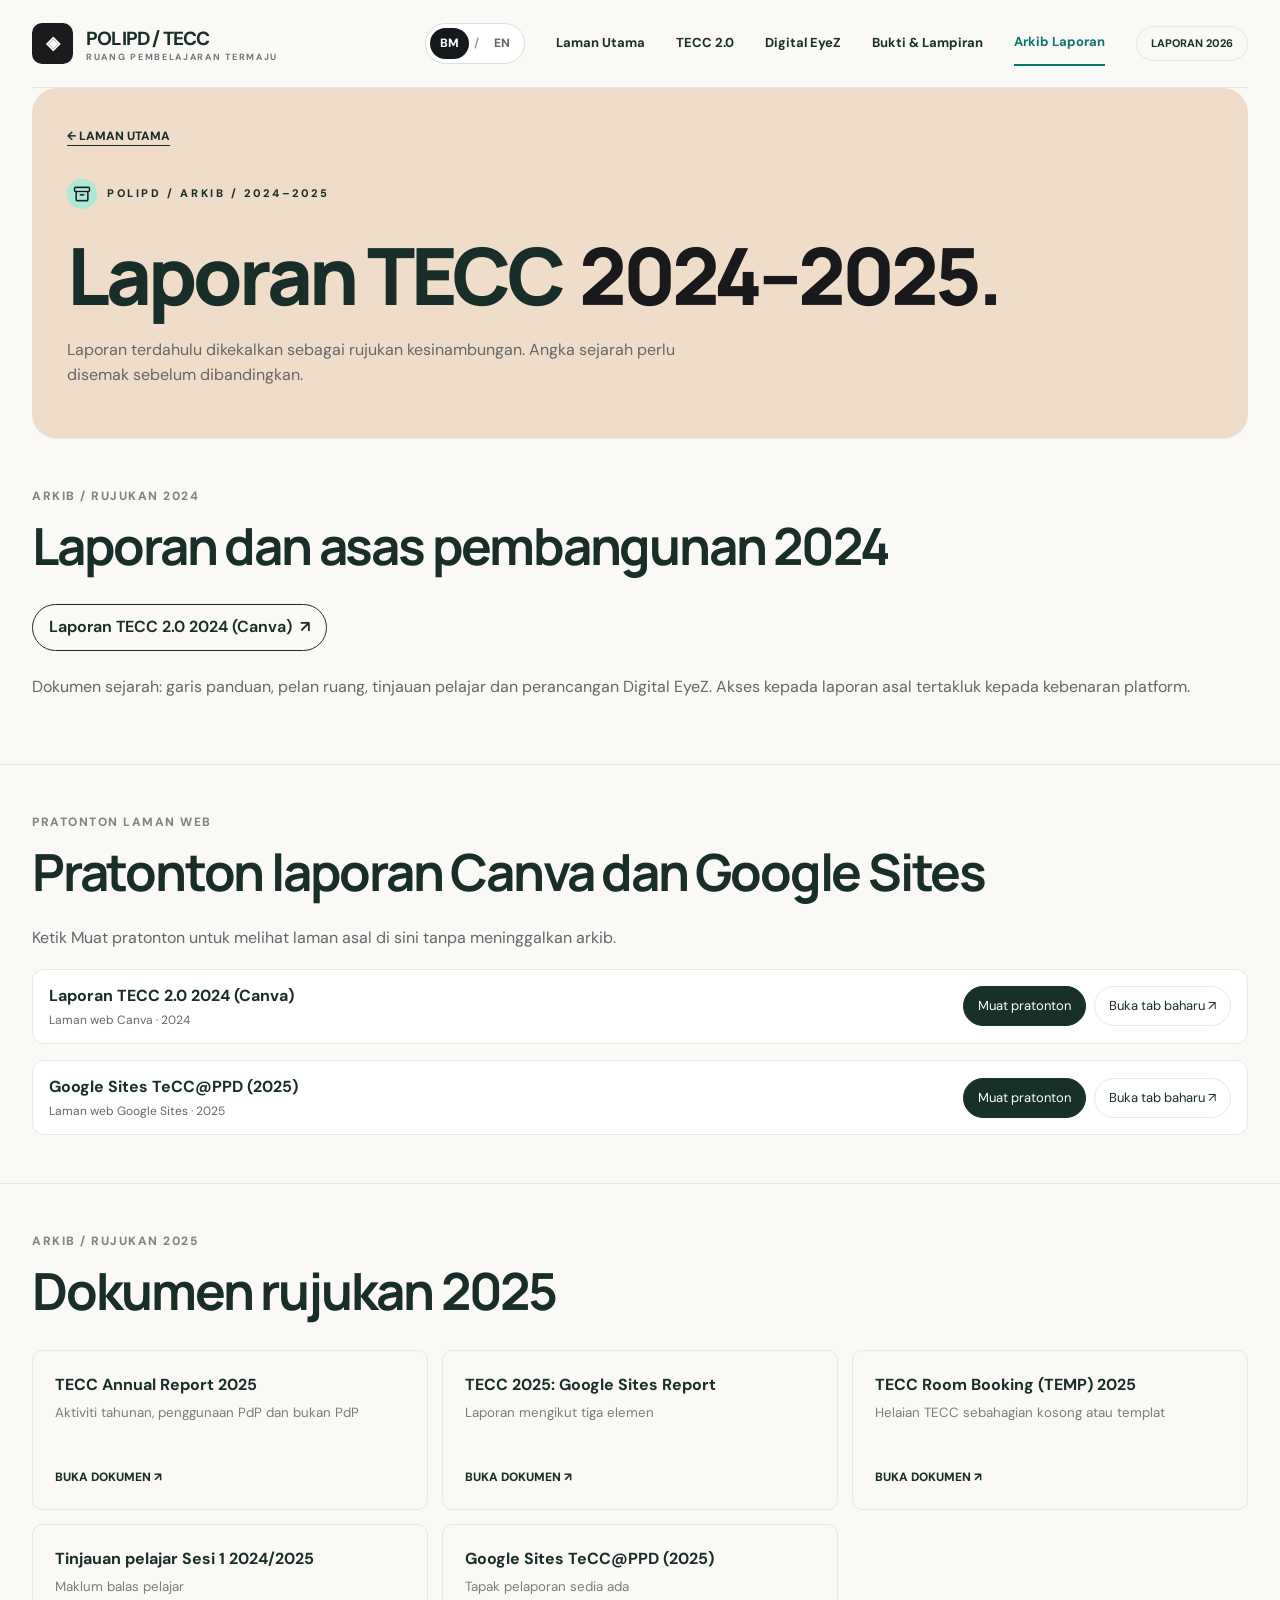
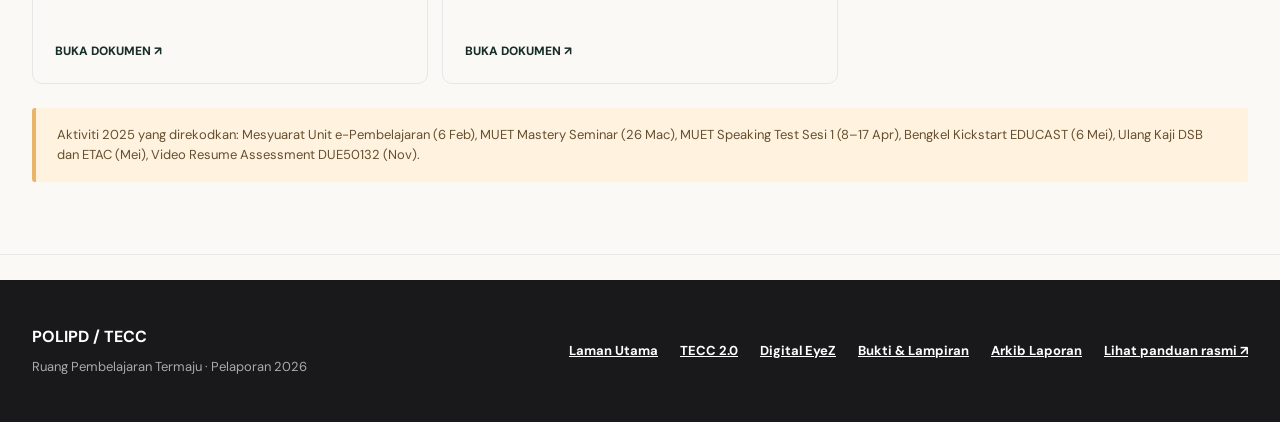
==== commit 7e835204: "Add files via upload" ====
--- a/arkib2025.html
+++ b/arkib2025.html
@@ -1,3 +1,3 @@
 <!DOCTYPE html>
 
-<html lang="ms"><head><meta charset="utf-8"/><meta content="width=device-width,initial-scale=1" name="viewport"/><meta content="#ffffff" name="theme-color"/><meta content="Arkib dan rujukan laporan TECC 2025." name="description"/><meta content="Arkib 2025 | POLIPD" property="og:title"/><meta content="Arkib dan rujukan laporan TECC 2025." property="og:description"/><title>Arkib 2025 | POLIPD</title><link href="styles.css" rel="stylesheet"/><link href="premium.css?v=6.3" rel="stylesheet"/><link href="tecc2-extras.css" rel="stylesheet"/><link href="experience-v7.css?v=7.0" rel="stylesheet"/><link href="motion-v8.css?v=8.0" rel="stylesheet"/></head><body class="v7 v7-arkib2025"><a class="skip" data-i18n="t0" href="#main">Langkau ke kandungan</a><header class="wrap topbar"><a class="brand" href="index.html"><span class="brand-icon">◈</span><span><b data-i18n="t1">POLIPD / TECC</b><small data-i18n="t2">RUANG PEMBELAJARAN TERMAJU</small></span></a><nav aria-label="Main" class="nav" id="nav"><div aria-label="Website language" class="lang-toggle" role="group"><button aria-pressed="true" class="lang-option" data-lang="ms" type="button">BM</button><span aria-hidden="true">/</span><button aria-pressed="false" class="lang-option" data-lang="en" type="button">EN</button></div><a data-i18n="x27" data-page="index.html" href="index.html">Laman Utama</a><a data-i18n="x28" data-page="tecc2.html" href="tecc2.html">TECC 2.0</a><a data-i18n="x29" data-page="tecc4.html" href="tecc4.html">Digital EyeZ</a><a data-i18n="x30" data-page="lampiran.html" href="lampiran.html">Bukti &amp; Lampiran</a><a data-i18n="x31" data-page="arkib2025.html" href="arkib2025.html">Arkib Laporan</a><span class="year" data-i18n="x32">LAPORAN 2026</span></nav><div aria-label="Website language" class="mobile-language lang-toggle" role="group"><button class="lang-option" data-lang="ms" type="button">BM</button><span aria-hidden="true">/</span><button class="lang-option" data-lang="en" type="button">EN</button></div><button aria-controls="nav" aria-expanded="false" aria-label="Toggle menu" class="menu" id="menu">☰</button></header><main id="main"><section class="inside-hero wrap v7-archivehero"><a class="back" data-i18n="x186" href="index.html">← LAMAN UTAMA</a><div class="eyebrow" style="margin-top:31px"><span data-i18n="x214">POLIPD / ARKIB / 2025</span></div><h1><span data-i18n="x215">Laporan TECC</span><br/><span data-i18n="x216">tahun 2025.</span></h1><p data-i18n="x217">Laporan 2025 dikekalkan sebagai rujukan. Angka 2025 dalam dua dokumen asal belum disatukan, jadi jangan salin ke halaman 2026 sebelum disahkan.</p></section><section class="report-section" id="archive2024"><div class="wrap"><div class="section-num" data-bm="ARKIB / RUJUKAN 2024" data-en="ARCHIVE / 2024 REFERENCE">ARKIB / RUJUKAN 2024</div><h2 data-bm="Laporan dan asas pembangunan 2024" data-en="2024 report and development foundations">Laporan dan asas pembangunan 2024</h2><div class="journey-actions"><a class="journey-link" href="https://polipdtecc.my.canva.site/tecc-2-0-part-1-about-us"><span data-bm="Laporan TECC 2.0 2024 (Canva)" data-en="TECC 2.0 2024 report (Canva)">Laporan TECC 2.0 2024 (Canva)</span> <span aria-hidden="true">↗</span></a></div><p class="lead" data-bm="Dokumen sejarah: garis panduan, pelan ruang, tinjauan pelajar dan perancangan Digital EyeZ. Akses kepada laporan asal tertakluk kepada kebenaran platform." data-en="Historical documentation: guidelines, floor plans, student surveys and Digital EyeZ planning. Access to original reports depends on platform permissions.">Dokumen sejarah: garis panduan, pelan ruang, tinjauan pelajar dan perancangan Digital EyeZ. Akses kepada laporan asal tertakluk kepada kebenaran platform.</p></div></section><section class="report-section" id="arkib"><div class="wrap"><div class="section-num" data-i18n="x218">ARKIB / RUJUKAN 2025</div><h2 data-i18n="x219">Dokumen rujukan 2025</h2><div class="docgrid"><a class="doccard" href="https://docs.google.com/document/d/1W-1uXScVYC2auiR3XVyMx1xk2yLQrvSDSAuwLR_mRdc/edit" rel="noopener" target="_blank"><div><b data-i18n="x220">TECC Annual Report 2025</b><small data-i18n="x221">Aktiviti tahunan, penggunaan PdP dan bukan PdP</small></div><span data-i18n="x55">BUKA DOKUMEN ↗</span></a><a class="doccard" href="https://docs.google.com/document/d/1FpfK-bMix9gidCASrzAdDpu0gRt-4Ps6Zh48EfYscS8/edit" rel="noopener" target="_blank"><div><b data-i18n="x222">TECC 2025: Google Sites Report</b><small data-i18n="x223">Laporan mengikut tiga elemen</small></div><span data-i18n="x55">BUKA DOKUMEN ↗</span></a><a class="doccard" href="https://docs.google.com/spreadsheets/d/18x9WHdQOEuyiqL9_4_Fnf_Y7VJp-zUYUzbPTkqnSJx4/edit" rel="noopener" target="_blank"><div><b data-i18n="x224">TECC Room Booking (TEMP) 2025</b><small data-i18n="x225">Helaian TECC sebahagian kosong atau templat</small></div><span data-i18n="x55">BUKA DOKUMEN ↗</span></a><a class="doccard" href="https://docs.google.com/spreadsheets/d/107QcYqVeX543ha3iEKhHmk5DRGXPKoX_vrNx7MUZVgo/edit" rel="noopener" target="_blank"><div><b data-i18n="x226">Tinjauan pelajar Sesi 1 2024/2025</b><small data-i18n="x227">Maklum balas pelajar</small></div><span data-i18n="x55">BUKA DOKUMEN ↗</span></a><a class="doccard" href="https://sites.google.com/polipd.edu.my/teccppd/tecc-2-0-2025" rel="noopener" target="_blank"><div><b data-i18n="x228">Google Sites TeCC@PPD (2025)</b><small data-i18n="x229">Tapak pelaporan sedia ada</small></div><span data-i18n="x55">BUKA DOKUMEN ↗</span></a></div><div class="note"><span data-i18n="x230">Aktiviti 2025 yang direkodkan: Mesyuarat Unit e-Pembelajaran (6 Feb), MUET Mastery Seminar (26 Mac), MUET Speaking Test Sesi 1 (8–17 Apr), Bengkel Kickstart EDUCAST (6 Mei), Ulang Kaji DSB dan ETAC (Mei), Video Resume Assessment DUE50132 (Nov).</span></div></div></section></main><footer class="footer"><div class="wrap footflex"><div><b data-i18n="t1">POLIPD / TECC</b><p data-i18n="t25">Ruang Pembelajaran Termaju · Pelaporan 2026</p></div><div class="footlinks"><a data-i18n="x27" href="index.html">Laman Utama</a><a data-i18n="x28" href="tecc2.html">TECC 2.0</a><a data-i18n="x29" href="tecc4.html">Digital EyeZ</a><a data-i18n="x30" href="lampiran.html">Bukti &amp; Lampiran</a><a data-i18n="x31" href="arkib2025.html">Arkib Laporan</a><a data-i18n="t23" href="assets/panduan-pelaporan-ruang.pdf" rel="noopener" target="_blank">Lihat panduan rasmi ↗</a></div></div></footer><script src="data/site-data.js?v=6.3"></script><script src="i18n-extra.js"></script><script src="render.js?v=6.3"></script><script src="v5.js?v=6.3"></script><script src="icons.js"></script><script src="app.js"></script><script src="enhance.js"></script><script src="motion-v8.js?v=8.0"></script><script defer="" src="experience-v7.js?v=7.0"></script></body></html>+<html lang="ms"><head><meta charset="utf-8"/><meta content="width=device-width,initial-scale=1" name="viewport"/><meta content="#ffffff" name="theme-color"/><meta content="Arkib dan rujukan laporan TECC 2025." name="description"/><meta content="Arkib 2025 | POLIPD" property="og:title"/><meta content="Arkib dan rujukan laporan TECC 2025." property="og:description"/><title>Arkib 2025 | POLIPD</title><link rel="icon" type="image/webp" href="assets/icons/dashboard.webp"/><meta property="og:type" content="website"/><meta property="og:title" content="TECC 2026 · Laporan Ruang Pembelajaran Termaju POLIPD"/><meta property="og:description" content="Laporan penggunaan TECC 2.0 dan TECC 4.0 Digital EyeZ, Politeknik Port Dickson 2026."/><meta property="og:image" content="assets/hero/tecc4.webp"/><meta name="theme-color" content="#0b3d36"/><link href="styles.css" rel="stylesheet"/><link href="premium.css?v=6.3" rel="stylesheet"/><link href="tecc2-extras.css" rel="stylesheet"/><link href="experience-v7.css?v=7.0" rel="stylesheet"/><link href="motion-v8.css?v=8.0" rel="stylesheet"/></head><body class="v7 v7-arkib2025"><a class="skip" data-i18n="t0" href="#main">Langkau ke kandungan</a><header class="wrap topbar"><a class="brand" href="index.html"><span class="brand-icon">◈</span><span><b data-i18n="t1">POLIPD / TECC</b><small data-i18n="t2">RUANG PEMBELAJARAN TERMAJU</small></span></a><nav aria-label="Main" class="nav" id="nav"><div aria-label="Website language" class="lang-toggle" role="group"><button aria-pressed="true" class="lang-option" data-lang="ms" type="button">BM</button><span aria-hidden="true">/</span><button aria-pressed="false" class="lang-option" data-lang="en" type="button">EN</button></div><a data-i18n="x27" data-page="index.html" href="index.html">Laman Utama</a><a data-i18n="x28" data-page="tecc2.html" href="tecc2.html">TECC 2.0</a><a data-i18n="x29" data-page="tecc4.html" href="tecc4.html">Digital EyeZ</a><a data-i18n="x30" data-page="lampiran.html" href="lampiran.html">Bukti &amp; Lampiran</a><a data-i18n="x31" data-page="arkib2025.html" href="arkib2025.html">Arkib Laporan</a><span class="year" data-i18n="x32">LAPORAN 2026</span></nav><div aria-label="Website language" class="mobile-language lang-toggle" role="group"><button class="lang-option" data-lang="ms" type="button">BM</button><span aria-hidden="true">/</span><button class="lang-option" data-lang="en" type="button">EN</button></div><button aria-controls="nav" aria-expanded="false" aria-label="Toggle menu" class="menu" id="menu">☰</button></header><main id="main"><section class="inside-hero wrap v7-archivehero"><a class="back" data-i18n="x186" href="index.html">← LAMAN UTAMA</a><div class="eyebrow" style="margin-top:31px"><span data-i18n="x214">POLIPD / ARKIB / 2025</span></div><h1><span data-i18n="x215">Laporan TECC</span><br/><span data-i18n="x216">tahun 2025.</span></h1><p data-i18n="x217">Laporan 2025 dikekalkan sebagai rujukan. Angka 2025 dalam dua dokumen asal belum disatukan, jadi jangan salin ke halaman 2026 sebelum disahkan.</p></section><section class="report-section" id="archive2024"><div class="wrap"><div class="section-num" data-bm="ARKIB / RUJUKAN 2024" data-en="ARCHIVE / 2024 REFERENCE">ARKIB / RUJUKAN 2024</div><h2 data-bm="Laporan dan asas pembangunan 2024" data-en="2024 report and development foundations">Laporan dan asas pembangunan 2024</h2><div class="journey-actions"><a class="journey-link" href="https://polipdtecc.my.canva.site/tecc-2-0-part-1-about-us"><span data-bm="Laporan TECC 2.0 2024 (Canva)" data-en="TECC 2.0 2024 report (Canva)">Laporan TECC 2.0 2024 (Canva)</span> <span aria-hidden="true">↗</span></a></div><p class="lead" data-bm="Dokumen sejarah: garis panduan, pelan ruang, tinjauan pelajar dan perancangan Digital EyeZ. Akses kepada laporan asal tertakluk kepada kebenaran platform." data-en="Historical documentation: guidelines, floor plans, student surveys and Digital EyeZ planning. Access to original reports depends on platform permissions.">Dokumen sejarah: garis panduan, pelan ruang, tinjauan pelajar dan perancangan Digital EyeZ. Akses kepada laporan asal tertakluk kepada kebenaran platform.</p></div></section><section class="report-section" id="embeds"><div class="wrap"><div class="section-num"><span data-bm="PRATONTON LAMAN WEB" data-en="WEBSITE PREVIEW">PRATONTON LAMAN WEB</span></div><h2><span data-bm="Pratonton laporan Canva dan Google Sites" data-en="Canva and Google Sites report preview">Pratonton laporan Canva dan Google Sites</span></h2><p class="lead"><span data-bm="Ketik Muat pratonton untuk melihat laman asal di sini tanpa meninggalkan arkib." data-en="Tap Load preview to view the original site here without leaving the archive.">Ketik Muat pratonton untuk melihat laman asal di sini tanpa meninggalkan arkib.</span></p><div class="embedgrid"><article class="embedcard" data-embed="canva"><header><div><b><span data-bm="Laporan TECC 2.0 2024 (Canva)" data-en="TECC 2.0 2024 report (Canva)">Laporan TECC 2.0 2024 (Canva)</span></b><small><span data-bm="Laman web Canva · 2024" data-en="Canva website · 2024">Laman web Canva · 2024</span></small></div><div class="embedbtns"><button type="button" class="embedload" data-url="https://polipdtecc.my.canva.site/tecc-2-0-part-1-about-us"><span data-bm="Muat pratonton" data-en="Load preview">Muat pratonton</span></button><a class="embedopen" href="https://polipdtecc.my.canva.site/tecc-2-0-part-1-about-us" target="_blank" rel="noopener"><span data-bm="Buka tab baharu ↗" data-en="Open in new tab ↗">Buka tab baharu ↗</span></a></div></header><div class="embedframe" hidden><iframe title="TECC 2.0 2024 report (Canva)" loading="lazy" referrerpolicy="no-referrer" sandbox="allow-scripts allow-same-origin allow-popups allow-forms" allow="fullscreen"></iframe><p class="embedfail" hidden><span data-bm="Pratonton tidak muncul? Tapak ini mungkin menyekat paparan terbenam atau memerlukan log masuk. Gunakan butang Buka tab baharu." data-en="Preview not showing? The site may block embedding or require sign-in. Use the Open in new tab button.">Pratonton tidak muncul? Tapak ini mungkin menyekat paparan terbenam atau memerlukan log masuk. Gunakan butang Buka tab baharu.</span></p></div></article><article class="embedcard" data-embed="gsites"><header><div><b><span data-bm="Google Sites TeCC@PPD (2025)" data-en="Google Sites TeCC@PPD (2025)">Google Sites TeCC@PPD (2025)</span></b><small><span data-bm="Laman web Google Sites · 2025" data-en="Google Sites website · 2025">Laman web Google Sites · 2025</span></small></div><div class="embedbtns"><button type="button" class="embedload" data-url="https://sites.google.com/polipd.edu.my/teccppd/tecc-2-0-2025"><span data-bm="Muat pratonton" data-en="Load preview">Muat pratonton</span></button><a class="embedopen" href="https://sites.google.com/polipd.edu.my/teccppd/tecc-2-0-2025" target="_blank" rel="noopener"><span data-bm="Buka tab baharu ↗" data-en="Open in new tab ↗">Buka tab baharu ↗</span></a></div></header><div class="embedframe" hidden><iframe title="Google Sites TeCC@PPD (2025)" loading="lazy" referrerpolicy="no-referrer" sandbox="allow-scripts allow-same-origin allow-popups allow-forms" allow="fullscreen"></iframe><p class="embedfail" hidden><span data-bm="Pratonton tidak muncul? Tapak ini mungkin menyekat paparan terbenam atau memerlukan log masuk. Gunakan butang Buka tab baharu." data-en="Preview not showing? The site may block embedding or require sign-in. Use the Open in new tab button.">Pratonton tidak muncul? Tapak ini mungkin menyekat paparan terbenam atau memerlukan log masuk. Gunakan butang Buka tab baharu.</span></p></div></article></div></div></section><section class="report-section" id="arkib"><div class="wrap"><div class="section-num" data-i18n="x218">ARKIB / RUJUKAN 2025</div><h2 data-i18n="x219">Dokumen rujukan 2025</h2><div class="docgrid"><a class="doccard" href="https://docs.google.com/document/d/1W-1uXScVYC2auiR3XVyMx1xk2yLQrvSDSAuwLR_mRdc/edit" rel="noopener" target="_blank"><div><b data-i18n="x220">TECC Annual Report 2025</b><small data-i18n="x221">Aktiviti tahunan, penggunaan PdP dan bukan PdP</small></div><span data-i18n="x55">BUKA DOKUMEN ↗</span></a><a class="doccard" href="https://docs.google.com/document/d/1FpfK-bMix9gidCASrzAdDpu0gRt-4Ps6Zh48EfYscS8/edit" rel="noopener" target="_blank"><div><b data-i18n="x222">TECC 2025: Google Sites Report</b><small data-i18n="x223">Laporan mengikut tiga elemen</small></div><span data-i18n="x55">BUKA DOKUMEN ↗</span></a><a class="doccard" href="https://docs.google.com/spreadsheets/d/18x9WHdQOEuyiqL9_4_Fnf_Y7VJp-zUYUzbPTkqnSJx4/edit" rel="noopener" target="_blank"><div><b data-i18n="x224">TECC Room Booking (TEMP) 2025</b><small data-i18n="x225">Helaian TECC sebahagian kosong atau templat</small></div><span data-i18n="x55">BUKA DOKUMEN ↗</span></a><a class="doccard" href="https://docs.google.com/spreadsheets/d/107QcYqVeX543ha3iEKhHmk5DRGXPKoX_vrNx7MUZVgo/edit" rel="noopener" target="_blank"><div><b data-i18n="x226">Tinjauan pelajar Sesi 1 2024/2025</b><small data-i18n="x227">Maklum balas pelajar</small></div><span data-i18n="x55">BUKA DOKUMEN ↗</span></a><a class="doccard" href="https://sites.google.com/polipd.edu.my/teccppd/tecc-2-0-2025" rel="noopener" target="_blank"><div><b data-i18n="x228">Google Sites TeCC@PPD (2025)</b><small data-i18n="x229">Tapak pelaporan sedia ada</small></div><span data-i18n="x55">BUKA DOKUMEN ↗</span></a></div><div class="note"><span data-i18n="x230">Aktiviti 2025 yang direkodkan: Mesyuarat Unit e-Pembelajaran (6 Feb), MUET Mastery Seminar (26 Mac), MUET Speaking Test Sesi 1 (8–17 Apr), Bengkel Kickstart EDUCAST (6 Mei), Ulang Kaji DSB dan ETAC (Mei), Video Resume Assessment DUE50132 (Nov).</span></div></div></section></main><footer class="footer"><div class="wrap footflex"><div><b data-i18n="t1">POLIPD / TECC</b><p data-i18n="t25">Ruang Pembelajaran Termaju · Pelaporan 2026</p></div><div class="footlinks"><a data-i18n="x27" href="index.html">Laman Utama</a><a data-i18n="x28" href="tecc2.html">TECC 2.0</a><a data-i18n="x29" href="tecc4.html">Digital EyeZ</a><a data-i18n="x30" href="lampiran.html">Bukti &amp; Lampiran</a><a data-i18n="x31" href="arkib2025.html">Arkib Laporan</a><a data-i18n="t23" href="assets/panduan-pelaporan-ruang.pdf" rel="noopener" target="_blank">Lihat panduan rasmi ↗</a></div></div></footer><script src="data/site-data.js?v=6.3"></script><script src="i18n-extra.js"></script><script src="render.js?v=6.3"></script><script src="v5.js?v=6.3"></script><script src="icons.js"></script><script src="app.js"></script><script src="enhance.js"></script><script src="motion-v8.js?v=8.0"></script><script defer="" src="experience-v7.js?v=7.0"></script><script>(function(){document.querySelectorAll('.embedcard').forEach(function(c){var btn=c.querySelector('.embedload'),box=c.querySelector('.embedframe'),f=box.querySelector('iframe'),fail=box.querySelector('.embedfail'),t;btn.addEventListener('click',function(){var open=!box.hidden;if(open){box.hidden=true;f.removeAttribute('src');btn.classList.remove('on');return}box.hidden=false;btn.classList.add('on');f.src=btn.dataset.url;fail.hidden=true;clearTimeout(t);t=setTimeout(function(){fail.hidden=false},6000);f.onload=function(){clearTimeout(t)}})})})();</script></body></html>
--- a/styles.css
+++ b/styles.css
@@ -424,3 +424,19 @@
 .gal img{display:block;width:100%;aspect-ratio:4/3;object-fit:cover;cursor:zoom-in}
 .gal figcaption{padding:10px 14px;font-size:13px;color:var(--grey)}
 .galnote{font-size:13px;color:var(--grey)}
+
+.planfigs{display:grid;grid-template-columns:1fr 1fr;gap:14px;margin:18px 0}.planfig{margin:0;border:1px solid var(--line);border-radius:10px;overflow:hidden;background:#fff}.planfig img{display:block;width:100%;height:auto}.planfig figcaption{padding:12px 14px;font-size:12px;color:#666}.eqtable td{vertical-align:top;line-height:1.5}.eqtable td:nth-child(3){white-space:nowrap}.eqtable td:last-child{color:#555}@media(max-width:800px){.planfigs{grid-template-columns:1fr}.eqtable{min-width:640px}}
+
+.embedgrid{display:grid;gap:16px;margin-top:18px}.embedcard{border:1px solid var(--line);border-radius:12px;background:#fff;overflow:hidden}.embedcard header{display:flex;flex-wrap:wrap;gap:12px;justify-content:space-between;align-items:center;padding:14px 16px}.embedcard header small{display:block;color:#666;font-size:12px;margin-top:2px}.embedbtns{display:flex;gap:8px;flex-wrap:wrap}.embedbtns button,.embedbtns a{font:inherit;font-size:13px;padding:9px 14px;border-radius:999px;border:1px solid var(--line);background:#fff;color:inherit;text-decoration:none;cursor:pointer;min-height:40px;display:inline-flex;align-items:center}.embedbtns button{background:#17302a;color:#fff;border-color:#17302a}.embedbtns button.on{background:#fff;color:#17302a}.embedframe{border-top:1px solid var(--line)}.embedframe iframe{display:block;width:100%;height:72vh;min-height:420px;border:0;background:#f4f4f4}.embedfail{margin:0;padding:12px 16px;font-size:12px;color:#8a5a00;background:#fff6e5}
+.ttc.busy{background:var(--tc,var(--teal));color:#fff}.ttc.busy:hover{background:var(--tc,var(--teal));filter:brightness(1.18);transform:scale(1.06)}.ttc.busy.sel{outline:3px solid var(--ink);outline-offset:1px;filter:none}.ttc.busy b{color:#fff}
+.ttlegend{display:flex;flex-wrap:wrap;gap:8px 14px;align-items:center;margin:4px 0 12px;font-size:.8rem}.ttlegend .lgi{display:inline-flex;align-items:center;gap:6px;font-weight:600}.ttlegend .lgi i{width:14px;height:14px;border-radius:4px;display:inline-block}
+.fri-wrap{margin-top:16px}.fri-grid{display:grid;grid-template-columns:repeat(auto-fill,minmax(86px,1fr));gap:8px;margin:14px 0}.fri{border-radius:10px;padding:8px 6px;text-align:center;font-size:.76rem;line-height:1.35;border:1px solid var(--line);background:#fff}.fri b{display:block;font-size:.9rem}.fri.counted{background:#e3f4ec;border-color:#9fd3bb}.fri.holiday{background:#eee;color:#666;border-style:dashed}.fri.upcoming{background:#fff;color:#777}
+.wk4{display:grid;grid-template-columns:74px repeat(5,1fr);gap:4px;min-width:640px}.wk4 span{min-height:34px;border-radius:8px;background:var(--cream);font-size:.72rem;display:flex;align-items:center;justify-content:center;padding:2px;text-align:center}.wk4 .h{background:none;font-weight:700}.wk4 .clean{background:#0e7c86;color:#fff;font-weight:700}.wk4 .use{background:#fff;border:1px dashed var(--line);color:#777}
+.actgal{display:grid;grid-template-columns:repeat(auto-fill,minmax(260px,1fr));gap:16px;margin-top:16px}.actcard{border:1px solid var(--line);border-radius:14px;overflow:hidden;background:#fff;display:flex;flex-direction:column}.actcard .col{display:grid;gap:3px;grid-template-columns:1.4fr 1fr;grid-template-rows:90px 90px;background:#f1f1ee}.actcard .col img,.actcard .col .ph{width:100%;height:100%;object-fit:cover;display:block}.actcard .col .main{grid-row:1/3}.actcard .ph{background:repeating-linear-gradient(45deg,#f4f4f1,#f4f4f1 8px,#fff 8px,#fff 16px);display:flex;align-items:center;justify-content:center;font-size:.7rem;color:#999;border:1px dashed #ccc}.actcard .meta{padding:12px 14px;display:grid;gap:4px}.actcard .meta b{font-size:.92rem}.actcard .meta small{color:#666}.actcard .meta a{font-size:.78rem;font-weight:700;text-decoration:none}
+@media(max-width:700px){.wk4{min-width:560px}}
+/* V9.15 touch targets */
+nav a,.menu a,.tabs button,.tab,.tabbar a,.tabbar button{min-height:44px;display:inline-flex;align-items:center}
+.tabs,.tabbar{overflow-x:auto;-webkit-overflow-scrolling:touch;flex-wrap:nowrap;scrollbar-width:thin}
+.kpimap{display:grid;grid-template-columns:repeat(auto-fit,minmax(240px,1fr));gap:14px;margin-top:18px}
+.kpimap .kc{background:var(--card,#fff);border:1px solid rgba(0,0,0,.1);border-radius:14px;padding:16px}
+.kpimap .kc b{display:block;margin-bottom:6px}
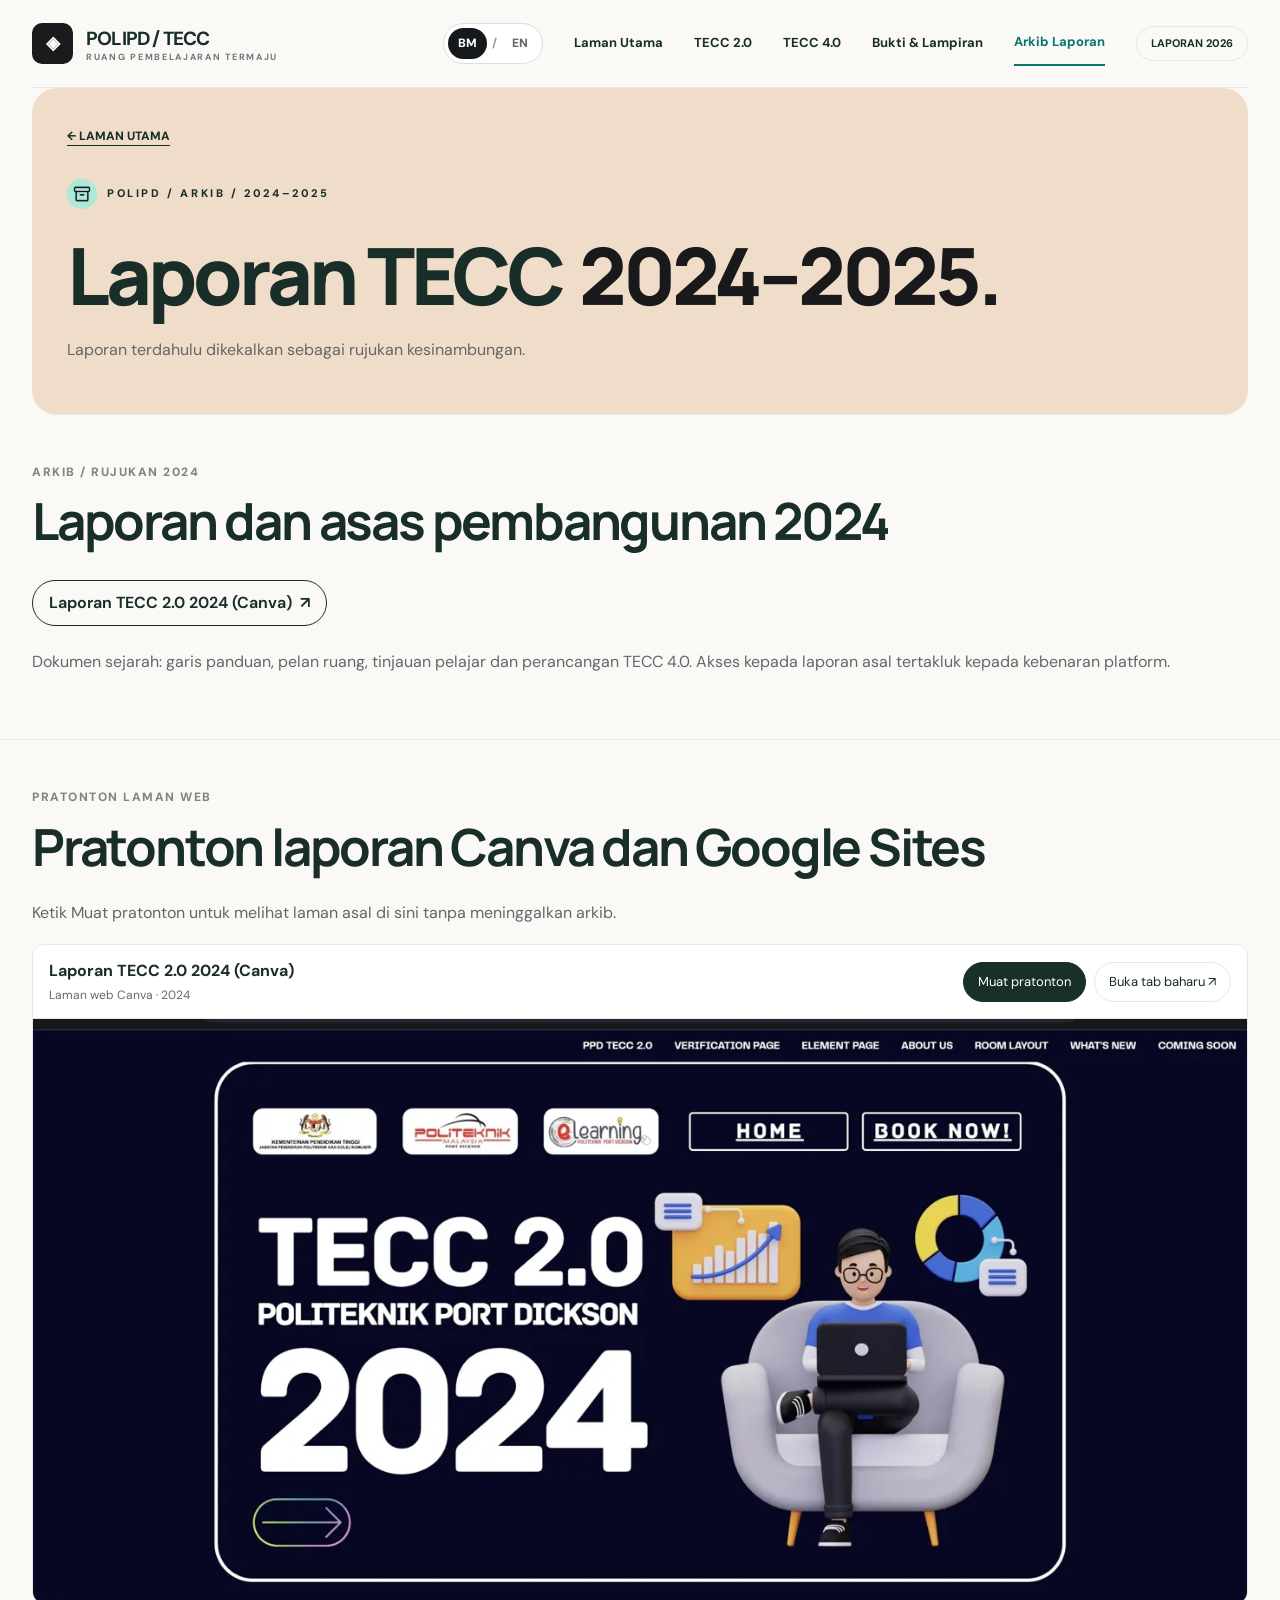
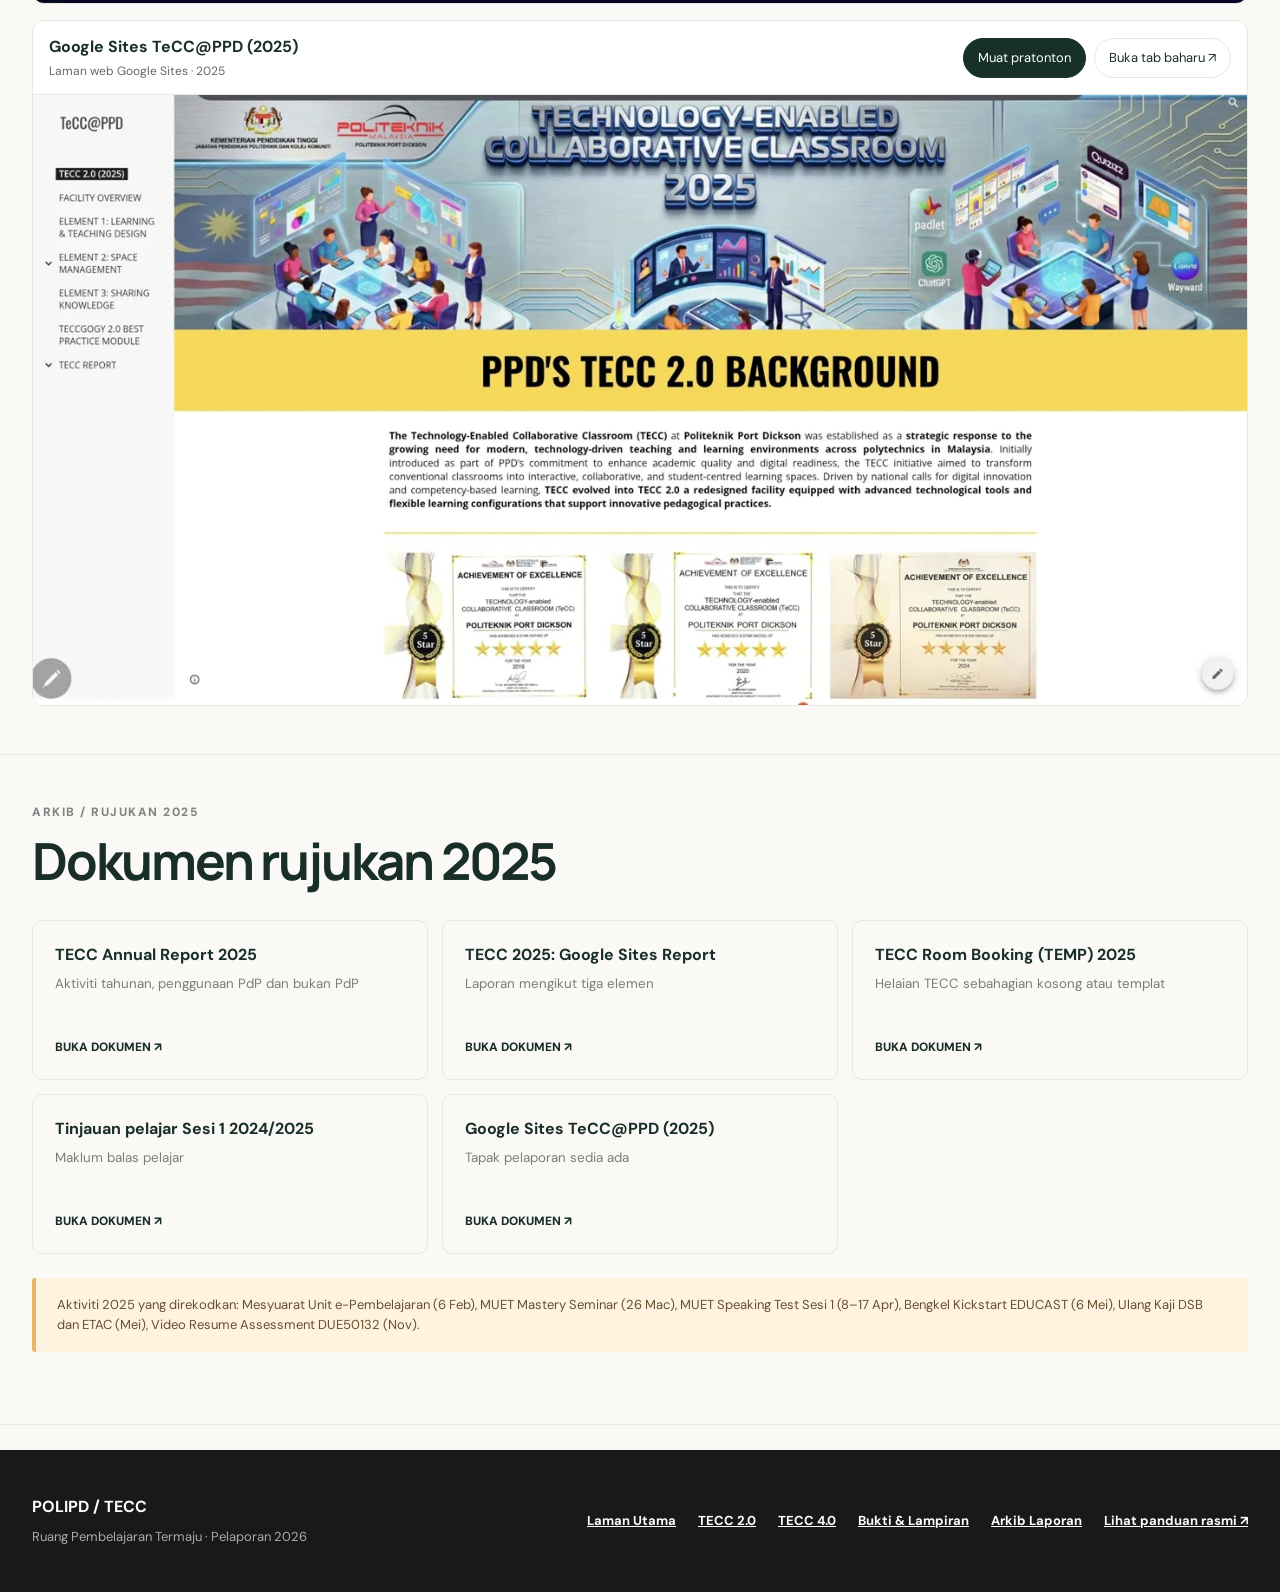
==== commit d80cecac: "Add files via upload" ====
--- a/arkib2025.html
+++ b/arkib2025.html
@@ -1,3 +1,3 @@
 <!DOCTYPE html>
 
-<html lang="ms"><head><meta charset="utf-8"/><meta content="width=device-width,initial-scale=1" name="viewport"/><meta content="#ffffff" name="theme-color"/><meta content="Arkib dan rujukan laporan TECC 2025." name="description"/><meta content="Arkib 2025 | POLIPD" property="og:title"/><meta content="Arkib dan rujukan laporan TECC 2025." property="og:description"/><title>Arkib 2025 | POLIPD</title><link rel="icon" type="image/webp" href="assets/icons/dashboard.webp"/><meta property="og:type" content="website"/><meta property="og:title" content="TECC 2026 · Laporan Ruang Pembelajaran Termaju POLIPD"/><meta property="og:description" content="Laporan penggunaan TECC 2.0 dan TECC 4.0 Digital EyeZ, Politeknik Port Dickson 2026."/><meta property="og:image" content="assets/hero/tecc4.webp"/><meta name="theme-color" content="#0b3d36"/><link href="styles.css" rel="stylesheet"/><link href="premium.css?v=6.3" rel="stylesheet"/><link href="tecc2-extras.css" rel="stylesheet"/><link href="experience-v7.css?v=7.0" rel="stylesheet"/><link href="motion-v8.css?v=8.0" rel="stylesheet"/></head><body class="v7 v7-arkib2025"><a class="skip" data-i18n="t0" href="#main">Langkau ke kandungan</a><header class="wrap topbar"><a class="brand" href="index.html"><span class="brand-icon">◈</span><span><b data-i18n="t1">POLIPD / TECC</b><small data-i18n="t2">RUANG PEMBELAJARAN TERMAJU</small></span></a><nav aria-label="Main" class="nav" id="nav"><div aria-label="Website language" class="lang-toggle" role="group"><button aria-pressed="true" class="lang-option" data-lang="ms" type="button">BM</button><span aria-hidden="true">/</span><button aria-pressed="false" class="lang-option" data-lang="en" type="button">EN</button></div><a data-i18n="x27" data-page="index.html" href="index.html">Laman Utama</a><a data-i18n="x28" data-page="tecc2.html" href="tecc2.html">TECC 2.0</a><a data-i18n="x29" data-page="tecc4.html" href="tecc4.html">Digital EyeZ</a><a data-i18n="x30" data-page="lampiran.html" href="lampiran.html">Bukti &amp; Lampiran</a><a data-i18n="x31" data-page="arkib2025.html" href="arkib2025.html">Arkib Laporan</a><span class="year" data-i18n="x32">LAPORAN 2026</span></nav><div aria-label="Website language" class="mobile-language lang-toggle" role="group"><button class="lang-option" data-lang="ms" type="button">BM</button><span aria-hidden="true">/</span><button class="lang-option" data-lang="en" type="button">EN</button></div><button aria-controls="nav" aria-expanded="false" aria-label="Toggle menu" class="menu" id="menu">☰</button></header><main id="main"><section class="inside-hero wrap v7-archivehero"><a class="back" data-i18n="x186" href="index.html">← LAMAN UTAMA</a><div class="eyebrow" style="margin-top:31px"><span data-i18n="x214">POLIPD / ARKIB / 2025</span></div><h1><span data-i18n="x215">Laporan TECC</span><br/><span data-i18n="x216">tahun 2025.</span></h1><p data-i18n="x217">Laporan 2025 dikekalkan sebagai rujukan. Angka 2025 dalam dua dokumen asal belum disatukan, jadi jangan salin ke halaman 2026 sebelum disahkan.</p></section><section class="report-section" id="archive2024"><div class="wrap"><div class="section-num" data-bm="ARKIB / RUJUKAN 2024" data-en="ARCHIVE / 2024 REFERENCE">ARKIB / RUJUKAN 2024</div><h2 data-bm="Laporan dan asas pembangunan 2024" data-en="2024 report and development foundations">Laporan dan asas pembangunan 2024</h2><div class="journey-actions"><a class="journey-link" href="https://polipdtecc.my.canva.site/tecc-2-0-part-1-about-us"><span data-bm="Laporan TECC 2.0 2024 (Canva)" data-en="TECC 2.0 2024 report (Canva)">Laporan TECC 2.0 2024 (Canva)</span> <span aria-hidden="true">↗</span></a></div><p class="lead" data-bm="Dokumen sejarah: garis panduan, pelan ruang, tinjauan pelajar dan perancangan Digital EyeZ. Akses kepada laporan asal tertakluk kepada kebenaran platform." data-en="Historical documentation: guidelines, floor plans, student surveys and Digital EyeZ planning. Access to original reports depends on platform permissions.">Dokumen sejarah: garis panduan, pelan ruang, tinjauan pelajar dan perancangan Digital EyeZ. Akses kepada laporan asal tertakluk kepada kebenaran platform.</p></div></section><section class="report-section" id="embeds"><div class="wrap"><div class="section-num"><span data-bm="PRATONTON LAMAN WEB" data-en="WEBSITE PREVIEW">PRATONTON LAMAN WEB</span></div><h2><span data-bm="Pratonton laporan Canva dan Google Sites" data-en="Canva and Google Sites report preview">Pratonton laporan Canva dan Google Sites</span></h2><p class="lead"><span data-bm="Ketik Muat pratonton untuk melihat laman asal di sini tanpa meninggalkan arkib." data-en="Tap Load preview to view the original site here without leaving the archive.">Ketik Muat pratonton untuk melihat laman asal di sini tanpa meninggalkan arkib.</span></p><div class="embedgrid"><article class="embedcard" data-embed="canva"><header><div><b><span data-bm="Laporan TECC 2.0 2024 (Canva)" data-en="TECC 2.0 2024 report (Canva)">Laporan TECC 2.0 2024 (Canva)</span></b><small><span data-bm="Laman web Canva · 2024" data-en="Canva website · 2024">Laman web Canva · 2024</span></small></div><div class="embedbtns"><button type="button" class="embedload" data-url="https://polipdtecc.my.canva.site/tecc-2-0-part-1-about-us"><span data-bm="Muat pratonton" data-en="Load preview">Muat pratonton</span></button><a class="embedopen" href="https://polipdtecc.my.canva.site/tecc-2-0-part-1-about-us" target="_blank" rel="noopener"><span data-bm="Buka tab baharu ↗" data-en="Open in new tab ↗">Buka tab baharu ↗</span></a></div></header><div class="embedframe" hidden><iframe title="TECC 2.0 2024 report (Canva)" loading="lazy" referrerpolicy="no-referrer" sandbox="allow-scripts allow-same-origin allow-popups allow-forms" allow="fullscreen"></iframe><p class="embedfail" hidden><span data-bm="Pratonton tidak muncul? Tapak ini mungkin menyekat paparan terbenam atau memerlukan log masuk. Gunakan butang Buka tab baharu." data-en="Preview not showing? The site may block embedding or require sign-in. Use the Open in new tab button.">Pratonton tidak muncul? Tapak ini mungkin menyekat paparan terbenam atau memerlukan log masuk. Gunakan butang Buka tab baharu.</span></p></div></article><article class="embedcard" data-embed="gsites"><header><div><b><span data-bm="Google Sites TeCC@PPD (2025)" data-en="Google Sites TeCC@PPD (2025)">Google Sites TeCC@PPD (2025)</span></b><small><span data-bm="Laman web Google Sites · 2025" data-en="Google Sites website · 2025">Laman web Google Sites · 2025</span></small></div><div class="embedbtns"><button type="button" class="embedload" data-url="https://sites.google.com/polipd.edu.my/teccppd/tecc-2-0-2025"><span data-bm="Muat pratonton" data-en="Load preview">Muat pratonton</span></button><a class="embedopen" href="https://sites.google.com/polipd.edu.my/teccppd/tecc-2-0-2025" target="_blank" rel="noopener"><span data-bm="Buka tab baharu ↗" data-en="Open in new tab ↗">Buka tab baharu ↗</span></a></div></header><div class="embedframe" hidden><iframe title="Google Sites TeCC@PPD (2025)" loading="lazy" referrerpolicy="no-referrer" sandbox="allow-scripts allow-same-origin allow-popups allow-forms" allow="fullscreen"></iframe><p class="embedfail" hidden><span data-bm="Pratonton tidak muncul? Tapak ini mungkin menyekat paparan terbenam atau memerlukan log masuk. Gunakan butang Buka tab baharu." data-en="Preview not showing? The site may block embedding or require sign-in. Use the Open in new tab button.">Pratonton tidak muncul? Tapak ini mungkin menyekat paparan terbenam atau memerlukan log masuk. Gunakan butang Buka tab baharu.</span></p></div></article></div></div></section><section class="report-section" id="arkib"><div class="wrap"><div class="section-num" data-i18n="x218">ARKIB / RUJUKAN 2025</div><h2 data-i18n="x219">Dokumen rujukan 2025</h2><div class="docgrid"><a class="doccard" href="https://docs.google.com/document/d/1W-1uXScVYC2auiR3XVyMx1xk2yLQrvSDSAuwLR_mRdc/edit" rel="noopener" target="_blank"><div><b data-i18n="x220">TECC Annual Report 2025</b><small data-i18n="x221">Aktiviti tahunan, penggunaan PdP dan bukan PdP</small></div><span data-i18n="x55">BUKA DOKUMEN ↗</span></a><a class="doccard" href="https://docs.google.com/document/d/1FpfK-bMix9gidCASrzAdDpu0gRt-4Ps6Zh48EfYscS8/edit" rel="noopener" target="_blank"><div><b data-i18n="x222">TECC 2025: Google Sites Report</b><small data-i18n="x223">Laporan mengikut tiga elemen</small></div><span data-i18n="x55">BUKA DOKUMEN ↗</span></a><a class="doccard" href="https://docs.google.com/spreadsheets/d/18x9WHdQOEuyiqL9_4_Fnf_Y7VJp-zUYUzbPTkqnSJx4/edit" rel="noopener" target="_blank"><div><b data-i18n="x224">TECC Room Booking (TEMP) 2025</b><small data-i18n="x225">Helaian TECC sebahagian kosong atau templat</small></div><span data-i18n="x55">BUKA DOKUMEN ↗</span></a><a class="doccard" href="https://docs.google.com/spreadsheets/d/107QcYqVeX543ha3iEKhHmk5DRGXPKoX_vrNx7MUZVgo/edit" rel="noopener" target="_blank"><div><b data-i18n="x226">Tinjauan pelajar Sesi 1 2024/2025</b><small data-i18n="x227">Maklum balas pelajar</small></div><span data-i18n="x55">BUKA DOKUMEN ↗</span></a><a class="doccard" href="https://sites.google.com/polipd.edu.my/teccppd/tecc-2-0-2025" rel="noopener" target="_blank"><div><b data-i18n="x228">Google Sites TeCC@PPD (2025)</b><small data-i18n="x229">Tapak pelaporan sedia ada</small></div><span data-i18n="x55">BUKA DOKUMEN ↗</span></a></div><div class="note"><span data-i18n="x230">Aktiviti 2025 yang direkodkan: Mesyuarat Unit e-Pembelajaran (6 Feb), MUET Mastery Seminar (26 Mac), MUET Speaking Test Sesi 1 (8–17 Apr), Bengkel Kickstart EDUCAST (6 Mei), Ulang Kaji DSB dan ETAC (Mei), Video Resume Assessment DUE50132 (Nov).</span></div></div></section></main><footer class="footer"><div class="wrap footflex"><div><b data-i18n="t1">POLIPD / TECC</b><p data-i18n="t25">Ruang Pembelajaran Termaju · Pelaporan 2026</p></div><div class="footlinks"><a data-i18n="x27" href="index.html">Laman Utama</a><a data-i18n="x28" href="tecc2.html">TECC 2.0</a><a data-i18n="x29" href="tecc4.html">Digital EyeZ</a><a data-i18n="x30" href="lampiran.html">Bukti &amp; Lampiran</a><a data-i18n="x31" href="arkib2025.html">Arkib Laporan</a><a data-i18n="t23" href="assets/panduan-pelaporan-ruang.pdf" rel="noopener" target="_blank">Lihat panduan rasmi ↗</a></div></div></footer><script src="data/site-data.js?v=6.3"></script><script src="i18n-extra.js"></script><script src="render.js?v=6.3"></script><script src="v5.js?v=6.3"></script><script src="icons.js"></script><script src="app.js"></script><script src="enhance.js"></script><script src="motion-v8.js?v=8.0"></script><script defer="" src="experience-v7.js?v=7.0"></script><script>(function(){document.querySelectorAll('.embedcard').forEach(function(c){var btn=c.querySelector('.embedload'),box=c.querySelector('.embedframe'),f=box.querySelector('iframe'),fail=box.querySelector('.embedfail'),t;btn.addEventListener('click',function(){var open=!box.hidden;if(open){box.hidden=true;f.removeAttribute('src');btn.classList.remove('on');return}box.hidden=false;btn.classList.add('on');f.src=btn.dataset.url;fail.hidden=true;clearTimeout(t);t=setTimeout(function(){fail.hidden=false},6000);f.onload=function(){clearTimeout(t)}})})})();</script></body></html>+<html lang="ms"><head><meta charset="utf-8"/><meta content="width=device-width,initial-scale=1" name="viewport"/><meta content="#ffffff" name="theme-color"/><meta content="Arkib dan rujukan laporan TECC 2025." name="description"/><meta content="Arkib 2025 | POLIPD" property="og:title"/><meta content="Arkib dan rujukan laporan TECC 2025." property="og:description"/><title>Arkib 2025 | POLIPD</title><link rel="icon" type="image/webp" href="assets/icons/dashboard.webp"/><meta property="og:type" content="website"/><meta property="og:title" content="TECC 2026 · Laporan Ruang Pembelajaran Termaju POLIPD"/><meta property="og:description" content="Laporan penggunaan TECC 2.0 dan TECC 4.0, Politeknik Port Dickson 2026."/><meta property="og:image" content="assets/hero/tecc4.webp"/><meta name="theme-color" content="#0b3d36"/><link href="styles.css" rel="stylesheet"/><link href="premium.css?v=6.3" rel="stylesheet"/><link href="tecc2-extras.css" rel="stylesheet"/><link href="experience-v7.css?v=7.0" rel="stylesheet"/><link href="motion-v8.css?v=8.0" rel="stylesheet"/></head><body class="v7 v7-arkib2025"><a class="skip" data-i18n="t0" href="#main">Langkau ke kandungan</a><header class="wrap topbar"><a class="brand" href="index.html"><span class="brand-icon">◈</span><span><b data-i18n="t1">POLIPD / TECC</b><small data-i18n="t2">RUANG PEMBELAJARAN TERMAJU</small></span></a><nav aria-label="Main" class="nav" id="nav"><div aria-label="Website language" class="lang-toggle" role="group"><button aria-pressed="true" class="lang-option" data-lang="ms" type="button">BM</button><span aria-hidden="true">/</span><button aria-pressed="false" class="lang-option" data-lang="en" type="button">EN</button></div><a data-i18n="x27" data-page="index.html" href="index.html">Laman Utama</a><a data-i18n="x28" data-page="tecc2.html" href="tecc2.html">TECC 2.0</a><a data-i18n="x29" data-page="tecc4.html" href="tecc4.html">TECC 4.0</a><a data-i18n="x30" data-page="lampiran.html" href="lampiran.html">Bukti &amp; Lampiran</a><a data-i18n="x31" data-page="arkib2025.html" href="arkib2025.html">Arkib Laporan</a><span class="year" data-i18n="x32">LAPORAN 2026</span></nav><div aria-label="Website language" class="mobile-language lang-toggle" role="group"><button class="lang-option" data-lang="ms" type="button">BM</button><span aria-hidden="true">/</span><button class="lang-option" data-lang="en" type="button">EN</button></div><button aria-controls="nav" aria-expanded="false" aria-label="Toggle menu" class="menu" id="menu">☰</button></header><main id="main"><section class="inside-hero wrap v7-archivehero"><a class="back" data-i18n="x186" href="index.html">← LAMAN UTAMA</a><div class="eyebrow" style="margin-top:31px"><span data-i18n="x214">POLIPD / ARKIB / 2025</span></div><h1><span data-i18n="x215">Laporan TECC</span><br/><span data-i18n="x216">tahun 2025.</span></h1><p data-i18n="x217">Laporan 2025 dikekalkan sebagai rujukan kesinambungan.</p></section><section class="report-section" id="archive2024"><div class="wrap"><div class="section-num" data-bm="ARKIB / RUJUKAN 2024" data-en="ARCHIVE / 2024 REFERENCE">ARKIB / RUJUKAN 2024</div><h2 data-bm="Laporan dan asas pembangunan 2024" data-en="2024 report and development foundations">Laporan dan asas pembangunan 2024</h2><div class="journey-actions"><a class="journey-link" href="https://polipdtecc.my.canva.site/tecc-2-0-part-1-about-us"><span data-bm="Laporan TECC 2.0 2024 (Canva)" data-en="TECC 2.0 2024 report (Canva)">Laporan TECC 2.0 2024 (Canva)</span> <span aria-hidden="true">↗</span></a></div><p class="lead" data-bm="Dokumen sejarah: garis panduan, pelan ruang, tinjauan pelajar dan perancangan TECC 4.0. Akses kepada laporan asal tertakluk kepada kebenaran platform." data-en="Historical documentation: guidelines, floor plans, student surveys and TECC 4.0 planning. Access to original reports depends on platform permissions.">Dokumen sejarah: garis panduan, pelan ruang, tinjauan pelajar dan perancangan TECC 4.0. Akses kepada laporan asal tertakluk kepada kebenaran platform.</p></div></section><section class="report-section" id="embeds"><div class="wrap"><div class="section-num"><span data-bm="PRATONTON LAMAN WEB" data-en="WEBSITE PREVIEW">PRATONTON LAMAN WEB</span></div><h2><span data-bm="Pratonton laporan Canva dan Google Sites" data-en="Canva and Google Sites report preview">Pratonton laporan Canva dan Google Sites</span></h2><p class="lead"><span data-bm="Ketik Muat pratonton untuk melihat laman asal di sini tanpa meninggalkan arkib." data-en="Tap Load preview to view the original site here without leaving the archive.">Ketik Muat pratonton untuk melihat laman asal di sini tanpa meninggalkan arkib.</span></p><div class="embedgrid"><article class="embedcard" data-embed="canva"><header><div><b><span data-bm="Laporan TECC 2.0 2024 (Canva)" data-en="TECC 2.0 2024 report (Canva)">Laporan TECC 2.0 2024 (Canva)</span></b><small><span data-bm="Laman web Canva · 2024" data-en="Canva website · 2024">Laman web Canva · 2024</span></small></div><div class="embedbtns"><button type="button" class="embedload" data-url="https://polipdtecc.my.canva.site/tecc-2-0-part-1-about-us"><span data-bm="Muat pratonton" data-en="Load preview">Muat pratonton</span></button><a class="embedopen" href="https://polipdtecc.my.canva.site/tecc-2-0-part-1-about-us" target="_blank" rel="noopener"><span data-bm="Buka tab baharu ↗" data-en="Open in new tab ↗">Buka tab baharu ↗</span></a></div></header><a class="embedshot" href="https://polipdtecc.my.canva.site/tecc-2-0-part-1-about-us" target="_blank" rel="noopener"><img src="assets/arkib/arkib2024-canva-web.webp" alt="Tangkapan skrin laman web Canva TECC 2.0 2024" loading="lazy"/></a><div class="embedframe" hidden><iframe title="TECC 2.0 2024 report (Canva)" loading="lazy" referrerpolicy="no-referrer" sandbox="allow-scripts allow-same-origin allow-popups allow-forms" allow="fullscreen"></iframe><p class="embedfail" hidden><span data-bm="Pratonton tidak muncul? Tapak ini mungkin menyekat paparan terbenam atau memerlukan log masuk. Gunakan butang Buka tab baharu." data-en="Preview not showing? The site may block embedding or require sign-in. Use the Open in new tab button.">Pratonton tidak muncul? Tapak ini mungkin menyekat paparan terbenam atau memerlukan log masuk. Gunakan butang Buka tab baharu.</span></p></div></article><article class="embedcard" data-embed="gsites"><header><div><b><span data-bm="Google Sites TeCC@PPD (2025)" data-en="Google Sites TeCC@PPD (2025)">Google Sites TeCC@PPD (2025)</span></b><small><span data-bm="Laman web Google Sites · 2025" data-en="Google Sites website · 2025">Laman web Google Sites · 2025</span></small></div><div class="embedbtns"><button type="button" class="embedload" data-url="https://sites.google.com/polipd.edu.my/teccppd/tecc-2-0-2025"><span data-bm="Muat pratonton" data-en="Load preview">Muat pratonton</span></button><a class="embedopen" href="https://sites.google.com/polipd.edu.my/teccppd/tecc-2-0-2025" target="_blank" rel="noopener"><span data-bm="Buka tab baharu ↗" data-en="Open in new tab ↗">Buka tab baharu ↗</span></a></div></header><a class="embedshot" href="https://sites.google.com/polipd.edu.my/teccppd/tecc-2-0-2025" target="_blank" rel="noopener"><img src="assets/arkib/arkib2025-google-sites.webp" alt="Tangkapan skrin Google Sites TeCC@PPD 2025" loading="lazy"/></a><div class="embedframe" hidden><iframe title="Google Sites TeCC@PPD (2025)" loading="lazy" referrerpolicy="no-referrer" sandbox="allow-scripts allow-same-origin allow-popups allow-forms" allow="fullscreen"></iframe><p class="embedfail" hidden><span data-bm="Pratonton tidak muncul? Tapak ini mungkin menyekat paparan terbenam atau memerlukan log masuk. Gunakan butang Buka tab baharu." data-en="Preview not showing? The site may block embedding or require sign-in. Use the Open in new tab button.">Pratonton tidak muncul? Tapak ini mungkin menyekat paparan terbenam atau memerlukan log masuk. Gunakan butang Buka tab baharu.</span></p></div></article></div></div></section><section class="report-section" id="arkib"><div class="wrap"><div class="section-num" data-i18n="x218">ARKIB / RUJUKAN 2025</div><h2 data-i18n="x219">Dokumen rujukan 2025</h2><div class="docgrid"><a class="doccard" href="https://docs.google.com/document/d/1W-1uXScVYC2auiR3XVyMx1xk2yLQrvSDSAuwLR_mRdc/edit" rel="noopener" target="_blank"><div><b data-i18n="x220">TECC Annual Report 2025</b><small data-i18n="x221">Aktiviti tahunan, penggunaan PdP dan bukan PdP</small></div><span data-i18n="x55">BUKA DOKUMEN ↗</span></a><a class="doccard" href="https://docs.google.com/document/d/1FpfK-bMix9gidCASrzAdDpu0gRt-4Ps6Zh48EfYscS8/edit" rel="noopener" target="_blank"><div><b data-i18n="x222">TECC 2025: Google Sites Report</b><small data-i18n="x223">Laporan mengikut tiga elemen</small></div><span data-i18n="x55">BUKA DOKUMEN ↗</span></a><a class="doccard" href="https://docs.google.com/spreadsheets/d/18x9WHdQOEuyiqL9_4_Fnf_Y7VJp-zUYUzbPTkqnSJx4/edit" rel="noopener" target="_blank"><div><b data-i18n="x224">TECC Room Booking (TEMP) 2025</b><small data-i18n="x225">Helaian TECC sebahagian kosong atau templat</small></div><span data-i18n="x55">BUKA DOKUMEN ↗</span></a><a class="doccard" href="https://docs.google.com/spreadsheets/d/107QcYqVeX543ha3iEKhHmk5DRGXPKoX_vrNx7MUZVgo/edit" rel="noopener" target="_blank"><div><b data-i18n="x226">Tinjauan pelajar Sesi 1 2024/2025</b><small data-i18n="x227">Maklum balas pelajar</small></div><span data-i18n="x55">BUKA DOKUMEN ↗</span></a><a class="doccard" href="https://sites.google.com/polipd.edu.my/teccppd/tecc-2-0-2025" rel="noopener" target="_blank"><div><b data-i18n="x228">Google Sites TeCC@PPD (2025)</b><small data-i18n="x229">Tapak pelaporan sedia ada</small></div><span data-i18n="x55">BUKA DOKUMEN ↗</span></a></div><div class="note"><span data-i18n="x230">Aktiviti 2025 yang direkodkan: Mesyuarat Unit e-Pembelajaran (6 Feb), MUET Mastery Seminar (26 Mac), MUET Speaking Test Sesi 1 (8–17 Apr), Bengkel Kickstart EDUCAST (6 Mei), Ulang Kaji DSB dan ETAC (Mei), Video Resume Assessment DUE50132 (Nov).</span></div></div></section></main><footer class="footer"><div class="wrap footflex"><div><b data-i18n="t1">POLIPD / TECC</b><p data-i18n="t25">Ruang Pembelajaran Termaju · Pelaporan 2026</p></div><div class="footlinks"><a data-i18n="x27" href="index.html">Laman Utama</a><a data-i18n="x28" href="tecc2.html">TECC 2.0</a><a data-i18n="x29" href="tecc4.html">TECC 4.0</a><a data-i18n="x30" href="lampiran.html">Bukti &amp; Lampiran</a><a data-i18n="x31" href="arkib2025.html">Arkib Laporan</a><a data-i18n="t23" href="assets/panduan-pelaporan-ruang.pdf" rel="noopener" target="_blank">Lihat panduan rasmi ↗</a></div></div></footer><script src="data/site-data.js?v=6.3"></script><script src="i18n-extra.js"></script><script src="render.js?v=6.3"></script><script src="v5.js?v=6.3"></script><script src="icons.js"></script><script src="app.js"></script><script src="enhance.js"></script><script src="motion-v8.js?v=8.0"></script><script defer="" src="experience-v7.js?v=7.0"></script><script>(function(){document.querySelectorAll('.embedcard').forEach(function(c){var btn=c.querySelector('.embedload'),box=c.querySelector('.embedframe'),f=box.querySelector('iframe'),fail=box.querySelector('.embedfail'),t;btn.addEventListener('click',function(){var open=!box.hidden;if(open){box.hidden=true;f.removeAttribute('src');btn.classList.remove('on');return}box.hidden=false;btn.classList.add('on');f.src=btn.dataset.url;fail.hidden=true;clearTimeout(t);t=setTimeout(function(){fail.hidden=false},6000);f.onload=function(){clearTimeout(t)}})})})();</script></body></html>
--- a/styles.css
+++ b/styles.css
@@ -440,3 +440,23 @@
 .kpimap{display:grid;grid-template-columns:repeat(auto-fit,minmax(240px,1fr));gap:14px;margin-top:18px}
 .kpimap .kc{background:var(--card,#fff);border:1px solid rgba(0,0,0,.1);border-radius:14px;padding:16px}
 .kpimap .kc b{display:block;margin-bottom:6px}
+
+.embedshot{display:block;border-top:1px solid var(--line)}.embedshot img{display:block;width:100%;height:auto}
+
+/* V9.18 org chart */
+.orgchart{margin-top:20px;display:grid;gap:14px}
+.orgrow{display:grid;gap:12px;justify-items:center}
+.orgrow.r3{grid-template-columns:repeat(auto-fit,minmax(200px,1fr))}.orgrow.r2{grid-template-columns:repeat(2,minmax(200px,260px));justify-content:center}
+.orgp{display:flex;flex-direction:column;align-items:center;text-align:center;gap:6px;background:#fff7e0;border:1px solid rgba(0,0,0,.1);border-radius:14px;padding:14px 12px;width:100%}
+.orgp b{font-size:14px;line-height:1.25}.orgp small{font-size:12px;opacity:.75;text-transform:uppercase;letter-spacing:.04em}
+.orgav{width:64px;height:64px;border-radius:50%;overflow:hidden;display:block;background:#e5ddc8;flex:none}
+.orgav img{width:100%;height:100%;object-fit:cover;transform:scale(1.18)}
+.orgav.ini{display:flex;align-items:center;justify-content:center;font-weight:700;font-size:20px;color:#1b4a41;background:#d6e9df}
+.orgteams{display:grid;grid-template-columns:repeat(auto-fit,minmax(240px,1fr));gap:12px}
+.orgteam{background:#fff;border:1px solid rgba(0,0,0,.1);border-radius:14px;overflow:hidden}
+.orgteam .orgp{border:0;border-radius:0;background:#ffe9a8}
+.orgteam ul{margin:0;padding:12px 16px 14px 30px;font-size:13px;line-height:1.5}
+
+.orgfig{margin:20px 0 0}.orgfig img{width:100%;height:auto;border-radius:16px;display:block}.orgfig figcaption{font-size:13px;opacity:.7;margin-top:8px}.orgtext{margin-top:14px}.orgtext summary{cursor:pointer;min-height:44px;display:flex;align-items:center;font-weight:600}
+
+.subh{margin:26px 0 10px;font-size:18px}.fbdims{display:grid;gap:8px;margin:14px 0}.fbd{display:grid;grid-template-columns:minmax(120px,200px) 1fr 44px;align-items:center;gap:10px;font-size:14px}.fbd i{display:block;height:10px;border-radius:6px;background:linear-gradient(90deg,#1f8a70 var(--w),#e4e8e3 var(--w))}.fbd b{text-align:right}
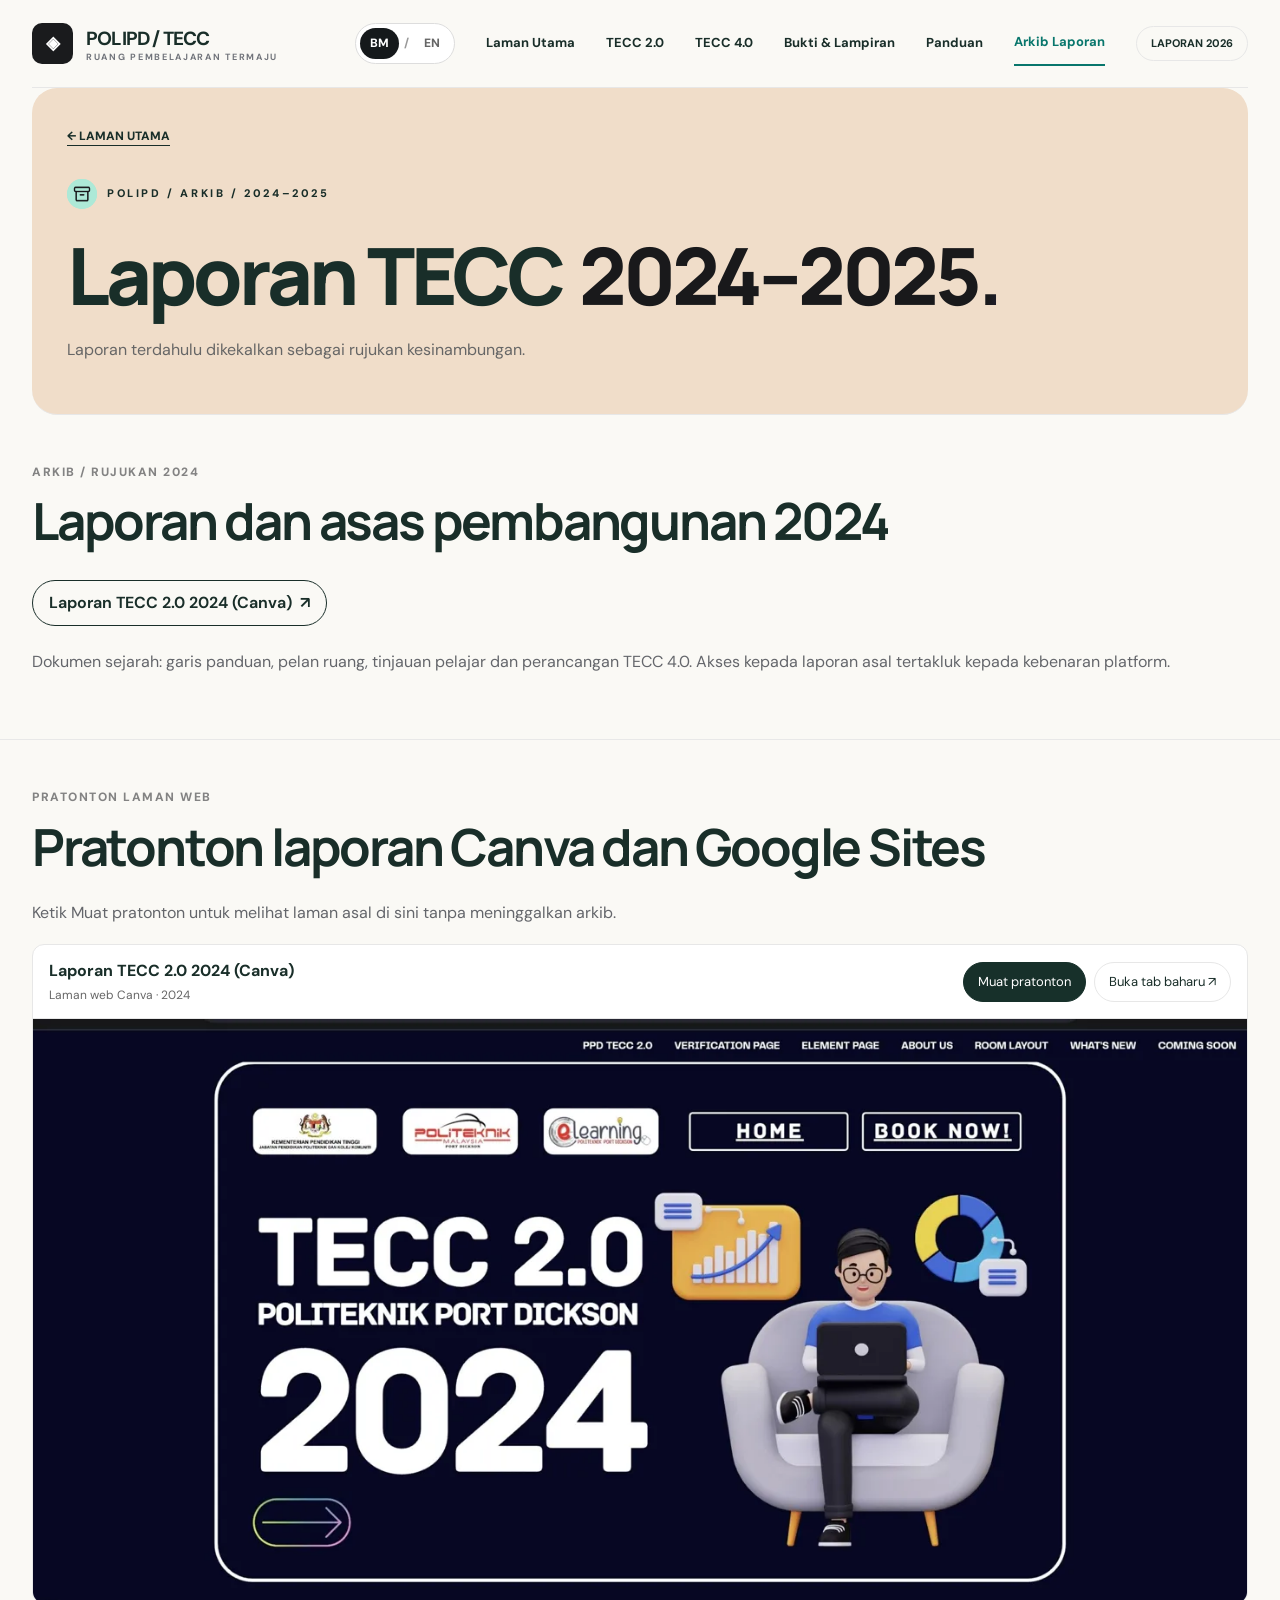
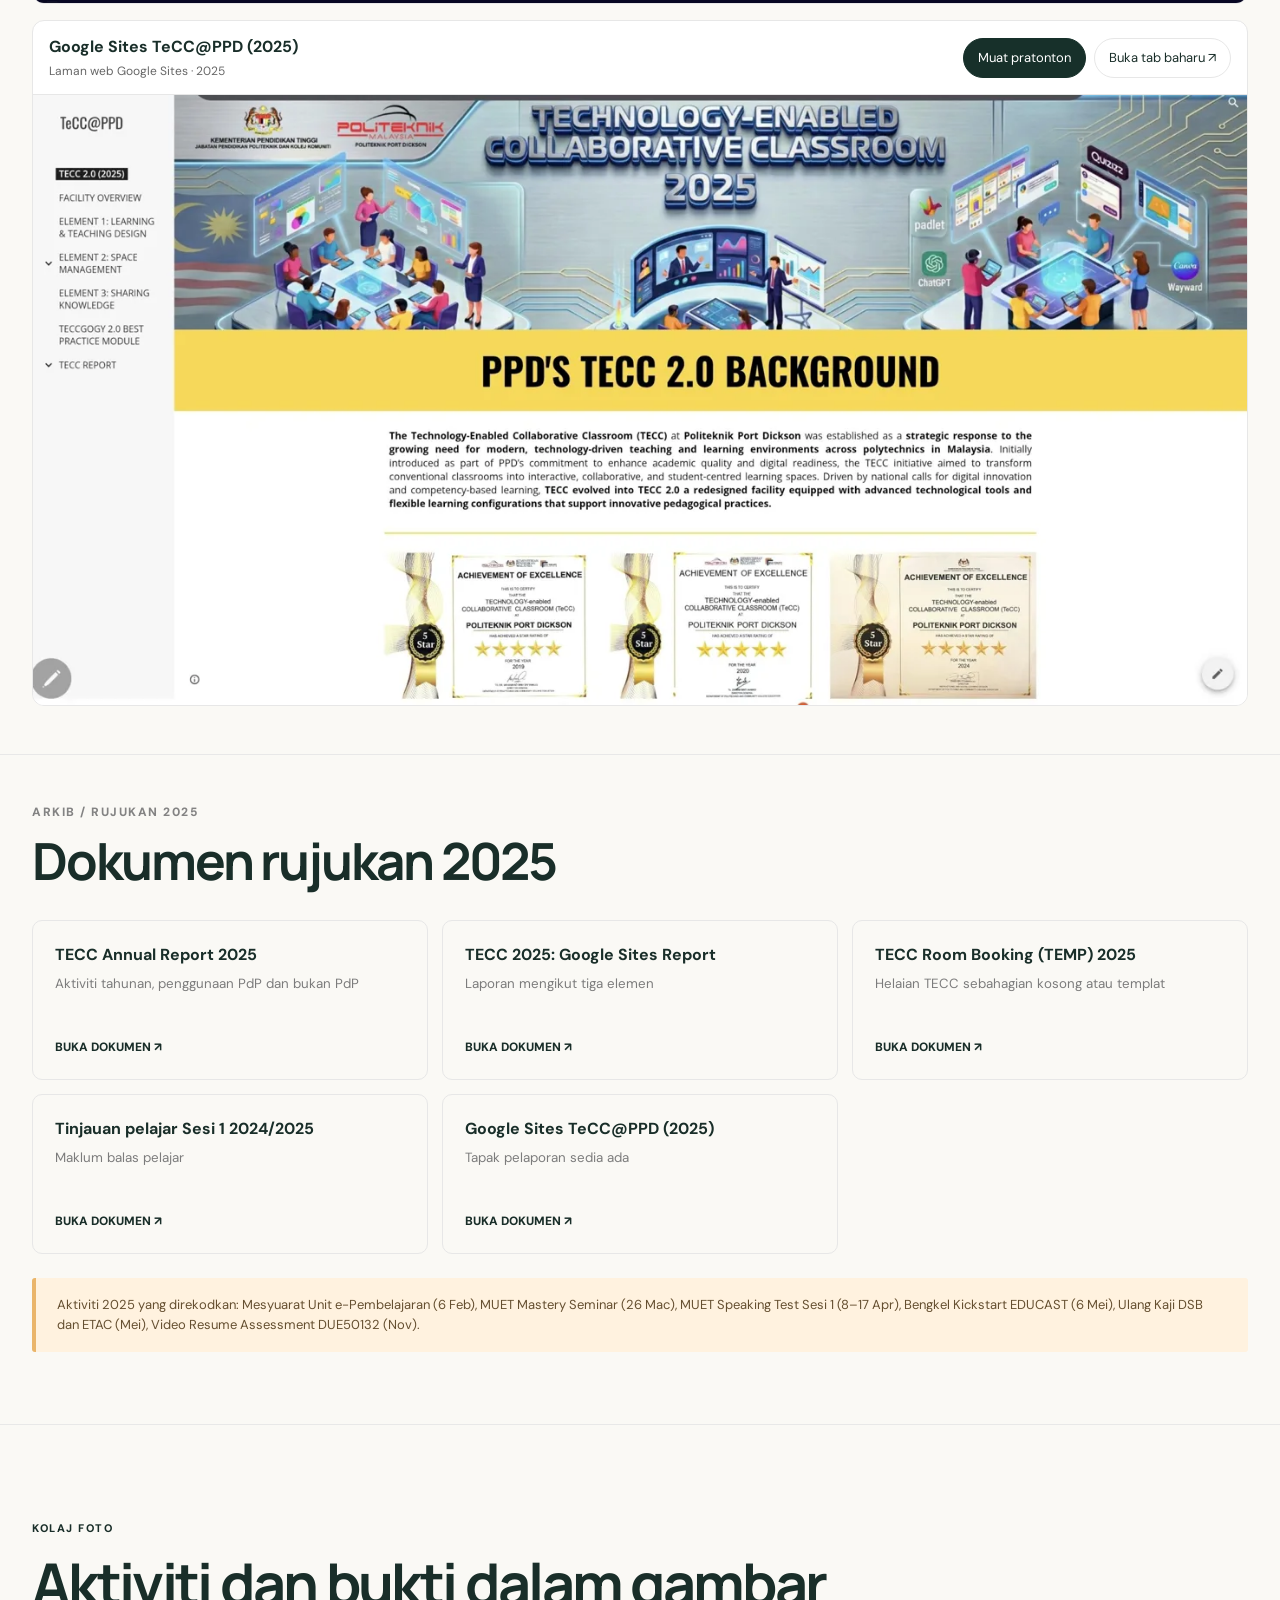
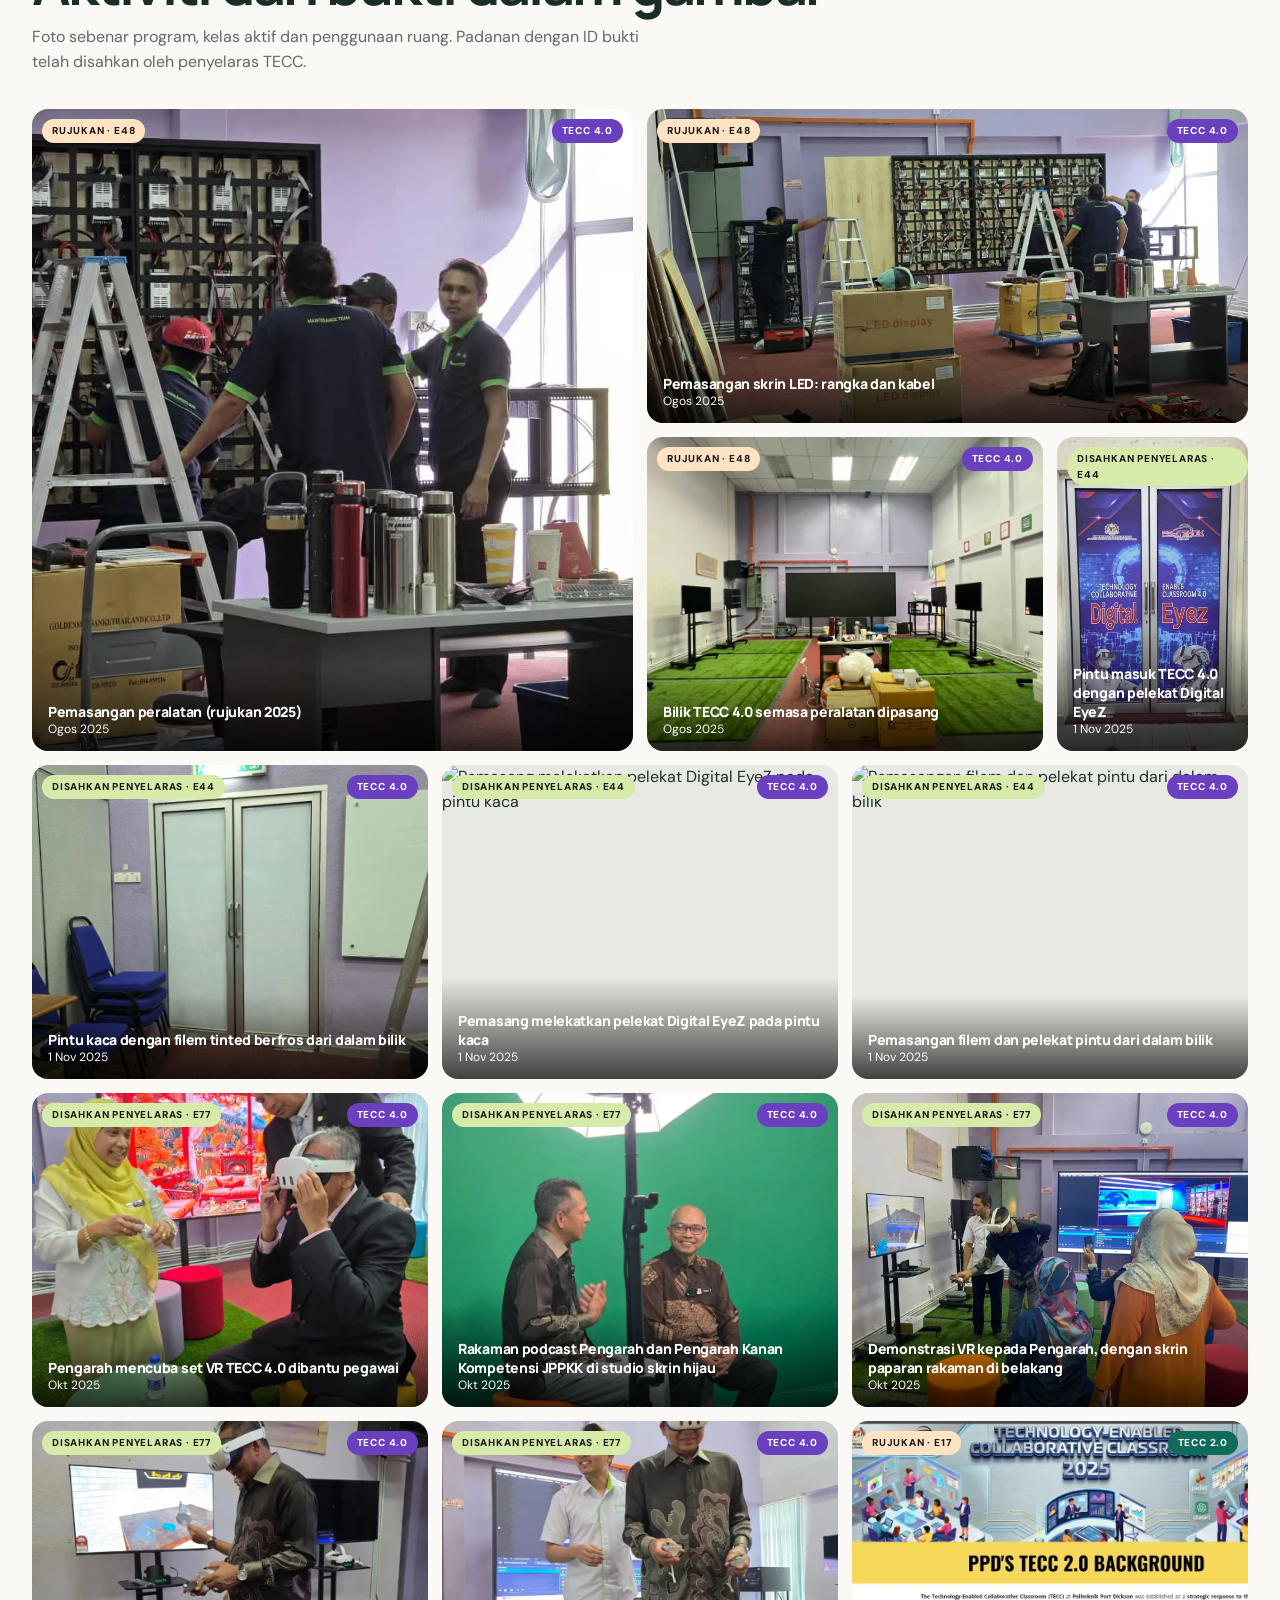
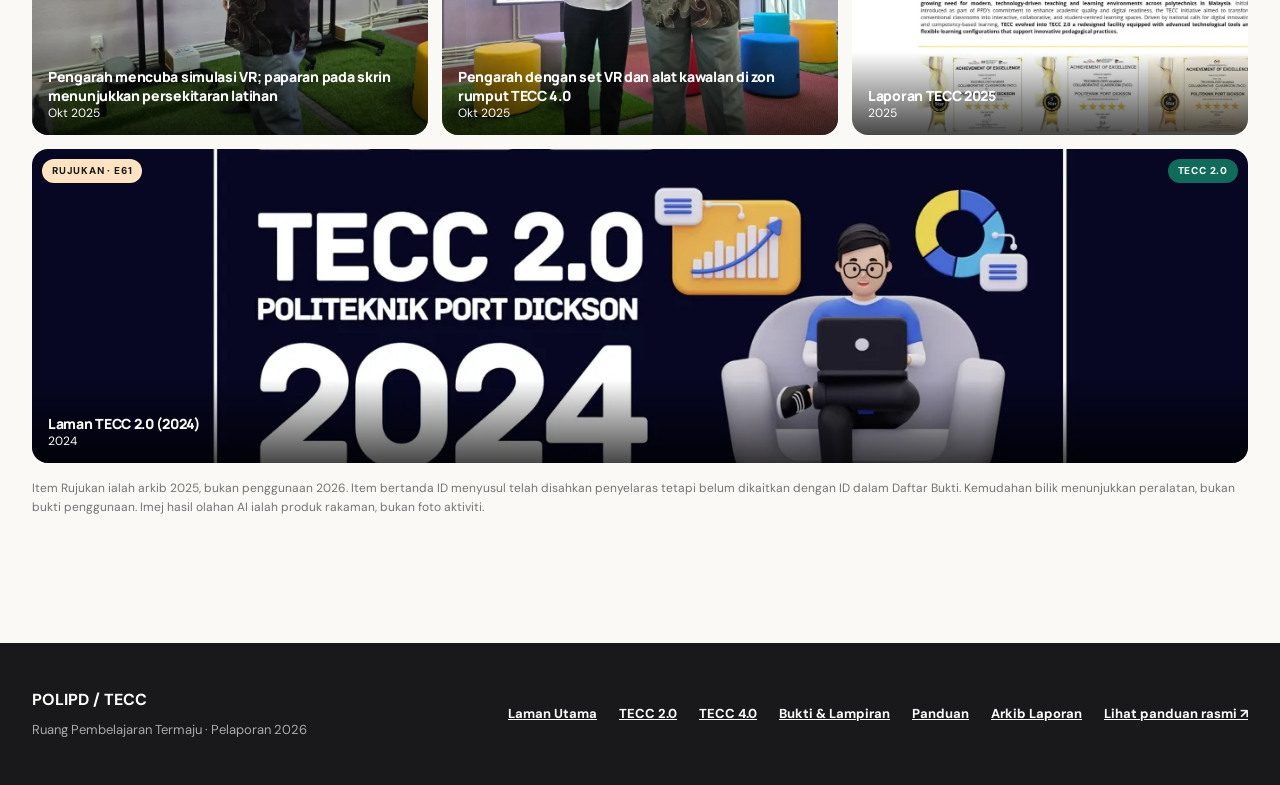
==== commit b602b1f8: "Add files via upload" ====
--- a/arkib2025.html
+++ b/arkib2025.html
@@ -1,3 +1,3 @@
 <!DOCTYPE html>
 
-<html lang="ms"><head><meta charset="utf-8"/><meta content="width=device-width,initial-scale=1" name="viewport"/><meta content="#ffffff" name="theme-color"/><meta content="Arkib dan rujukan laporan TECC 2025." name="description"/><meta content="Arkib 2025 | POLIPD" property="og:title"/><meta content="Arkib dan rujukan laporan TECC 2025." property="og:description"/><title>Arkib 2025 | POLIPD</title><link rel="icon" type="image/webp" href="assets/icons/dashboard.webp"/><meta property="og:type" content="website"/><meta property="og:title" content="TECC 2026 · Laporan Ruang Pembelajaran Termaju POLIPD"/><meta property="og:description" content="Laporan penggunaan TECC 2.0 dan TECC 4.0, Politeknik Port Dickson 2026."/><meta property="og:image" content="assets/hero/tecc4.webp"/><meta name="theme-color" content="#0b3d36"/><link href="styles.css" rel="stylesheet"/><link href="premium.css?v=6.3" rel="stylesheet"/><link href="tecc2-extras.css" rel="stylesheet"/><link href="experience-v7.css?v=7.0" rel="stylesheet"/><link href="motion-v8.css?v=8.0" rel="stylesheet"/></head><body class="v7 v7-arkib2025"><a class="skip" data-i18n="t0" href="#main">Langkau ke kandungan</a><header class="wrap topbar"><a class="brand" href="index.html"><span class="brand-icon">◈</span><span><b data-i18n="t1">POLIPD / TECC</b><small data-i18n="t2">RUANG PEMBELAJARAN TERMAJU</small></span></a><nav aria-label="Main" class="nav" id="nav"><div aria-label="Website language" class="lang-toggle" role="group"><button aria-pressed="true" class="lang-option" data-lang="ms" type="button">BM</button><span aria-hidden="true">/</span><button aria-pressed="false" class="lang-option" data-lang="en" type="button">EN</button></div><a data-i18n="x27" data-page="index.html" href="index.html">Laman Utama</a><a data-i18n="x28" data-page="tecc2.html" href="tecc2.html">TECC 2.0</a><a data-i18n="x29" data-page="tecc4.html" href="tecc4.html">TECC 4.0</a><a data-i18n="x30" data-page="lampiran.html" href="lampiran.html">Bukti &amp; Lampiran</a><a data-i18n="x31" data-page="arkib2025.html" href="arkib2025.html">Arkib Laporan</a><span class="year" data-i18n="x32">LAPORAN 2026</span></nav><div aria-label="Website language" class="mobile-language lang-toggle" role="group"><button class="lang-option" data-lang="ms" type="button">BM</button><span aria-hidden="true">/</span><button class="lang-option" data-lang="en" type="button">EN</button></div><button aria-controls="nav" aria-expanded="false" aria-label="Toggle menu" class="menu" id="menu">☰</button></header><main id="main"><section class="inside-hero wrap v7-archivehero"><a class="back" data-i18n="x186" href="index.html">← LAMAN UTAMA</a><div class="eyebrow" style="margin-top:31px"><span data-i18n="x214">POLIPD / ARKIB / 2025</span></div><h1><span data-i18n="x215">Laporan TECC</span><br/><span data-i18n="x216">tahun 2025.</span></h1><p data-i18n="x217">Laporan 2025 dikekalkan sebagai rujukan kesinambungan.</p></section><section class="report-section" id="archive2024"><div class="wrap"><div class="section-num" data-bm="ARKIB / RUJUKAN 2024" data-en="ARCHIVE / 2024 REFERENCE">ARKIB / RUJUKAN 2024</div><h2 data-bm="Laporan dan asas pembangunan 2024" data-en="2024 report and development foundations">Laporan dan asas pembangunan 2024</h2><div class="journey-actions"><a class="journey-link" href="https://polipdtecc.my.canva.site/tecc-2-0-part-1-about-us"><span data-bm="Laporan TECC 2.0 2024 (Canva)" data-en="TECC 2.0 2024 report (Canva)">Laporan TECC 2.0 2024 (Canva)</span> <span aria-hidden="true">↗</span></a></div><p class="lead" data-bm="Dokumen sejarah: garis panduan, pelan ruang, tinjauan pelajar dan perancangan TECC 4.0. Akses kepada laporan asal tertakluk kepada kebenaran platform." data-en="Historical documentation: guidelines, floor plans, student surveys and TECC 4.0 planning. Access to original reports depends on platform permissions.">Dokumen sejarah: garis panduan, pelan ruang, tinjauan pelajar dan perancangan TECC 4.0. Akses kepada laporan asal tertakluk kepada kebenaran platform.</p></div></section><section class="report-section" id="embeds"><div class="wrap"><div class="section-num"><span data-bm="PRATONTON LAMAN WEB" data-en="WEBSITE PREVIEW">PRATONTON LAMAN WEB</span></div><h2><span data-bm="Pratonton laporan Canva dan Google Sites" data-en="Canva and Google Sites report preview">Pratonton laporan Canva dan Google Sites</span></h2><p class="lead"><span data-bm="Ketik Muat pratonton untuk melihat laman asal di sini tanpa meninggalkan arkib." data-en="Tap Load preview to view the original site here without leaving the archive.">Ketik Muat pratonton untuk melihat laman asal di sini tanpa meninggalkan arkib.</span></p><div class="embedgrid"><article class="embedcard" data-embed="canva"><header><div><b><span data-bm="Laporan TECC 2.0 2024 (Canva)" data-en="TECC 2.0 2024 report (Canva)">Laporan TECC 2.0 2024 (Canva)</span></b><small><span data-bm="Laman web Canva · 2024" data-en="Canva website · 2024">Laman web Canva · 2024</span></small></div><div class="embedbtns"><button type="button" class="embedload" data-url="https://polipdtecc.my.canva.site/tecc-2-0-part-1-about-us"><span data-bm="Muat pratonton" data-en="Load preview">Muat pratonton</span></button><a class="embedopen" href="https://polipdtecc.my.canva.site/tecc-2-0-part-1-about-us" target="_blank" rel="noopener"><span data-bm="Buka tab baharu ↗" data-en="Open in new tab ↗">Buka tab baharu ↗</span></a></div></header><a class="embedshot" href="https://polipdtecc.my.canva.site/tecc-2-0-part-1-about-us" target="_blank" rel="noopener"><img src="assets/arkib/arkib2024-canva-web.webp" alt="Tangkapan skrin laman web Canva TECC 2.0 2024" loading="lazy"/></a><div class="embedframe" hidden><iframe title="TECC 2.0 2024 report (Canva)" loading="lazy" referrerpolicy="no-referrer" sandbox="allow-scripts allow-same-origin allow-popups allow-forms" allow="fullscreen"></iframe><p class="embedfail" hidden><span data-bm="Pratonton tidak muncul? Tapak ini mungkin menyekat paparan terbenam atau memerlukan log masuk. Gunakan butang Buka tab baharu." data-en="Preview not showing? The site may block embedding or require sign-in. Use the Open in new tab button.">Pratonton tidak muncul? Tapak ini mungkin menyekat paparan terbenam atau memerlukan log masuk. Gunakan butang Buka tab baharu.</span></p></div></article><article class="embedcard" data-embed="gsites"><header><div><b><span data-bm="Google Sites TeCC@PPD (2025)" data-en="Google Sites TeCC@PPD (2025)">Google Sites TeCC@PPD (2025)</span></b><small><span data-bm="Laman web Google Sites · 2025" data-en="Google Sites website · 2025">Laman web Google Sites · 2025</span></small></div><div class="embedbtns"><button type="button" class="embedload" data-url="https://sites.google.com/polipd.edu.my/teccppd/tecc-2-0-2025"><span data-bm="Muat pratonton" data-en="Load preview">Muat pratonton</span></button><a class="embedopen" href="https://sites.google.com/polipd.edu.my/teccppd/tecc-2-0-2025" target="_blank" rel="noopener"><span data-bm="Buka tab baharu ↗" data-en="Open in new tab ↗">Buka tab baharu ↗</span></a></div></header><a class="embedshot" href="https://sites.google.com/polipd.edu.my/teccppd/tecc-2-0-2025" target="_blank" rel="noopener"><img src="assets/arkib/arkib2025-google-sites.webp" alt="Tangkapan skrin Google Sites TeCC@PPD 2025" loading="lazy"/></a><div class="embedframe" hidden><iframe title="Google Sites TeCC@PPD (2025)" loading="lazy" referrerpolicy="no-referrer" sandbox="allow-scripts allow-same-origin allow-popups allow-forms" allow="fullscreen"></iframe><p class="embedfail" hidden><span data-bm="Pratonton tidak muncul? Tapak ini mungkin menyekat paparan terbenam atau memerlukan log masuk. Gunakan butang Buka tab baharu." data-en="Preview not showing? The site may block embedding or require sign-in. Use the Open in new tab button.">Pratonton tidak muncul? Tapak ini mungkin menyekat paparan terbenam atau memerlukan log masuk. Gunakan butang Buka tab baharu.</span></p></div></article></div></div></section><section class="report-section" id="arkib"><div class="wrap"><div class="section-num" data-i18n="x218">ARKIB / RUJUKAN 2025</div><h2 data-i18n="x219">Dokumen rujukan 2025</h2><div class="docgrid"><a class="doccard" href="https://docs.google.com/document/d/1W-1uXScVYC2auiR3XVyMx1xk2yLQrvSDSAuwLR_mRdc/edit" rel="noopener" target="_blank"><div><b data-i18n="x220">TECC Annual Report 2025</b><small data-i18n="x221">Aktiviti tahunan, penggunaan PdP dan bukan PdP</small></div><span data-i18n="x55">BUKA DOKUMEN ↗</span></a><a class="doccard" href="https://docs.google.com/document/d/1FpfK-bMix9gidCASrzAdDpu0gRt-4Ps6Zh48EfYscS8/edit" rel="noopener" target="_blank"><div><b data-i18n="x222">TECC 2025: Google Sites Report</b><small data-i18n="x223">Laporan mengikut tiga elemen</small></div><span data-i18n="x55">BUKA DOKUMEN ↗</span></a><a class="doccard" href="https://docs.google.com/spreadsheets/d/18x9WHdQOEuyiqL9_4_Fnf_Y7VJp-zUYUzbPTkqnSJx4/edit" rel="noopener" target="_blank"><div><b data-i18n="x224">TECC Room Booking (TEMP) 2025</b><small data-i18n="x225">Helaian TECC sebahagian kosong atau templat</small></div><span data-i18n="x55">BUKA DOKUMEN ↗</span></a><a class="doccard" href="https://docs.google.com/spreadsheets/d/107QcYqVeX543ha3iEKhHmk5DRGXPKoX_vrNx7MUZVgo/edit" rel="noopener" target="_blank"><div><b data-i18n="x226">Tinjauan pelajar Sesi 1 2024/2025</b><small data-i18n="x227">Maklum balas pelajar</small></div><span data-i18n="x55">BUKA DOKUMEN ↗</span></a><a class="doccard" href="https://sites.google.com/polipd.edu.my/teccppd/tecc-2-0-2025" rel="noopener" target="_blank"><div><b data-i18n="x228">Google Sites TeCC@PPD (2025)</b><small data-i18n="x229">Tapak pelaporan sedia ada</small></div><span data-i18n="x55">BUKA DOKUMEN ↗</span></a></div><div class="note"><span data-i18n="x230">Aktiviti 2025 yang direkodkan: Mesyuarat Unit e-Pembelajaran (6 Feb), MUET Mastery Seminar (26 Mac), MUET Speaking Test Sesi 1 (8–17 Apr), Bengkel Kickstart EDUCAST (6 Mei), Ulang Kaji DSB dan ETAC (Mei), Video Resume Assessment DUE50132 (Nov).</span></div></div></section></main><footer class="footer"><div class="wrap footflex"><div><b data-i18n="t1">POLIPD / TECC</b><p data-i18n="t25">Ruang Pembelajaran Termaju · Pelaporan 2026</p></div><div class="footlinks"><a data-i18n="x27" href="index.html">Laman Utama</a><a data-i18n="x28" href="tecc2.html">TECC 2.0</a><a data-i18n="x29" href="tecc4.html">TECC 4.0</a><a data-i18n="x30" href="lampiran.html">Bukti &amp; Lampiran</a><a data-i18n="x31" href="arkib2025.html">Arkib Laporan</a><a data-i18n="t23" href="assets/panduan-pelaporan-ruang.pdf" rel="noopener" target="_blank">Lihat panduan rasmi ↗</a></div></div></footer><script src="data/site-data.js?v=6.3"></script><script src="i18n-extra.js"></script><script src="render.js?v=6.3"></script><script src="v5.js?v=6.3"></script><script src="icons.js"></script><script src="app.js"></script><script src="enhance.js"></script><script src="motion-v8.js?v=8.0"></script><script defer="" src="experience-v7.js?v=7.0"></script><script>(function(){document.querySelectorAll('.embedcard').forEach(function(c){var btn=c.querySelector('.embedload'),box=c.querySelector('.embedframe'),f=box.querySelector('iframe'),fail=box.querySelector('.embedfail'),t;btn.addEventListener('click',function(){var open=!box.hidden;if(open){box.hidden=true;f.removeAttribute('src');btn.classList.remove('on');return}box.hidden=false;btn.classList.add('on');f.src=btn.dataset.url;fail.hidden=true;clearTimeout(t);t=setTimeout(function(){fail.hidden=false},6000);f.onload=function(){clearTimeout(t)}})})})();</script></body></html>+<html lang="ms"><head><meta charset="utf-8"/><meta content="width=device-width,initial-scale=1" name="viewport"/><meta content="#ffffff" name="theme-color"/><meta content="Arkib dan rujukan laporan TECC 2025." name="description"/><meta content="Arkib 2025 | POLIPD" property="og:title"/><meta content="Arkib dan rujukan laporan TECC 2025." property="og:description"/><title>Arkib 2025 | POLIPD</title><link rel="icon" type="image/webp" href="assets/icons/dashboard.webp"/><meta property="og:type" content="website"/><meta property="og:title" content="TECC 2026 · Laporan Ruang Pembelajaran Termaju POLIPD"/><meta property="og:description" content="Laporan penggunaan TECC 2.0 dan TECC 4.0, Politeknik Port Dickson 2026."/><meta property="og:image" content="assets/hero/tecc4.webp"/><meta name="theme-color" content="#0b3d36"/><link href="styles.css" rel="stylesheet"/><link href="premium.css?v=6.3" rel="stylesheet"/><link href="tecc2-extras.css" rel="stylesheet"/><link href="experience-v7.css?v=7.0" rel="stylesheet"/><link href="collage-v11.css?v=11" rel="stylesheet"/><link href="motion-v8.css?v=8.0" rel="stylesheet"/></head><body class="v7 v7-arkib2025"><a class="skip" data-i18n="t0" href="#main">Langkau ke kandungan</a><header class="wrap topbar"><a class="brand" href="index.html"><span class="brand-icon">◈</span><span><b data-i18n="t1">POLIPD / TECC</b><small data-i18n="t2">RUANG PEMBELAJARAN TERMAJU</small></span></a><nav aria-label="Main" class="nav" id="nav"><div aria-label="Website language" class="lang-toggle" role="group"><button aria-pressed="true" class="lang-option" data-lang="ms" type="button">BM</button><span aria-hidden="true">/</span><button aria-pressed="false" class="lang-option" data-lang="en" type="button">EN</button></div><a data-i18n="x27" data-page="index.html" href="index.html">Laman Utama</a><a data-i18n="x28" data-page="tecc2.html" href="tecc2.html">TECC 2.0</a><a data-i18n="x29" data-page="tecc4.html" href="tecc4.html">TECC 4.0</a><a data-i18n="x30" data-page="lampiran.html" href="lampiran.html">Bukti &amp; Lampiran</a><a data-bm="Panduan" data-en="Guide" data-page="panduan.html" href="panduan.html">Panduan</a><a data-i18n="x31" data-page="arkib2025.html" href="arkib2025.html">Arkib Laporan</a><span class="year" data-i18n="x32">LAPORAN 2026</span></nav><div aria-label="Website language" class="mobile-language lang-toggle" role="group"><button class="lang-option" data-lang="ms" type="button">BM</button><span aria-hidden="true">/</span><button class="lang-option" data-lang="en" type="button">EN</button></div><button aria-controls="nav" aria-expanded="false" aria-label="Toggle menu" class="menu" id="menu">☰</button></header><main id="main"><section class="inside-hero wrap v7-archivehero"><a class="back" data-i18n="x186" href="index.html">← LAMAN UTAMA</a><div class="eyebrow" style="margin-top:31px"><span data-i18n="x214">POLIPD / ARKIB / 2025</span></div><h1><span data-i18n="x215">Laporan TECC</span><br/><span data-i18n="x216">tahun 2025.</span></h1><p data-i18n="x217">Laporan 2025 dikekalkan sebagai rujukan kesinambungan.</p></section><section class="report-section" id="archive2024"><div class="wrap"><div class="section-num" data-bm="ARKIB / RUJUKAN 2024" data-en="ARCHIVE / 2024 REFERENCE">ARKIB / RUJUKAN 2024</div><h2 data-bm="Laporan dan asas pembangunan 2024" data-en="2024 report and development foundations">Laporan dan asas pembangunan 2024</h2><div class="journey-actions"><a class="journey-link" href="https://polipdtecc.my.canva.site/tecc-2-0-part-1-about-us"><span data-bm="Laporan TECC 2.0 2024 (Canva)" data-en="TECC 2.0 2024 report (Canva)">Laporan TECC 2.0 2024 (Canva)</span> <span aria-hidden="true">↗</span></a></div><p class="lead" data-bm="Dokumen sejarah: garis panduan, pelan ruang, tinjauan pelajar dan perancangan TECC 4.0. Akses kepada laporan asal tertakluk kepada kebenaran platform." data-en="Historical documentation: guidelines, floor plans, student surveys and TECC 4.0 planning. Access to original reports depends on platform permissions.">Dokumen sejarah: garis panduan, pelan ruang, tinjauan pelajar dan perancangan TECC 4.0. Akses kepada laporan asal tertakluk kepada kebenaran platform.</p></div></section><section class="report-section" id="embeds"><div class="wrap"><div class="section-num"><span data-bm="PRATONTON LAMAN WEB" data-en="WEBSITE PREVIEW">PRATONTON LAMAN WEB</span></div><h2><span data-bm="Pratonton laporan Canva dan Google Sites" data-en="Canva and Google Sites report preview">Pratonton laporan Canva dan Google Sites</span></h2><p class="lead"><span data-bm="Ketik Muat pratonton untuk melihat laman asal di sini tanpa meninggalkan arkib." data-en="Tap Load preview to view the original site here without leaving the archive.">Ketik Muat pratonton untuk melihat laman asal di sini tanpa meninggalkan arkib.</span></p><div class="embedgrid"><article class="embedcard" data-embed="canva"><header><div><b><span data-bm="Laporan TECC 2.0 2024 (Canva)" data-en="TECC 2.0 2024 report (Canva)">Laporan TECC 2.0 2024 (Canva)</span></b><small><span data-bm="Laman web Canva · 2024" data-en="Canva website · 2024">Laman web Canva · 2024</span></small></div><div class="embedbtns"><button type="button" class="embedload" data-url="https://polipdtecc.my.canva.site/tecc-2-0-part-1-about-us"><span data-bm="Muat pratonton" data-en="Load preview">Muat pratonton</span></button><a class="embedopen" href="https://polipdtecc.my.canva.site/tecc-2-0-part-1-about-us" target="_blank" rel="noopener"><span data-bm="Buka tab baharu ↗" data-en="Open in new tab ↗">Buka tab baharu ↗</span></a></div></header><a class="embedshot" href="https://polipdtecc.my.canva.site/tecc-2-0-part-1-about-us" target="_blank" rel="noopener"><img src="assets/arkib/arkib2024-canva-web.webp" alt="Tangkapan skrin laman web Canva TECC 2.0 2024" loading="lazy"/></a><div class="embedframe" hidden><iframe title="TECC 2.0 2024 report (Canva)" loading="lazy" referrerpolicy="no-referrer" sandbox="allow-scripts allow-same-origin allow-popups allow-forms" allow="fullscreen"></iframe><p class="embedfail" hidden><span data-bm="Pratonton tidak muncul? Tapak ini mungkin menyekat paparan terbenam atau memerlukan log masuk. Gunakan butang Buka tab baharu." data-en="Preview not showing? The site may block embedding or require sign-in. Use the Open in new tab button.">Pratonton tidak muncul? Tapak ini mungkin menyekat paparan terbenam atau memerlukan log masuk. Gunakan butang Buka tab baharu.</span></p></div></article><article class="embedcard" data-embed="gsites"><header><div><b><span data-bm="Google Sites TeCC@PPD (2025)" data-en="Google Sites TeCC@PPD (2025)">Google Sites TeCC@PPD (2025)</span></b><small><span data-bm="Laman web Google Sites · 2025" data-en="Google Sites website · 2025">Laman web Google Sites · 2025</span></small></div><div class="embedbtns"><button type="button" class="embedload" data-url="https://sites.google.com/polipd.edu.my/teccppd/tecc-2-0-2025"><span data-bm="Muat pratonton" data-en="Load preview">Muat pratonton</span></button><a class="embedopen" href="https://sites.google.com/polipd.edu.my/teccppd/tecc-2-0-2025" target="_blank" rel="noopener"><span data-bm="Buka tab baharu ↗" data-en="Open in new tab ↗">Buka tab baharu ↗</span></a></div></header><a class="embedshot" href="https://sites.google.com/polipd.edu.my/teccppd/tecc-2-0-2025" target="_blank" rel="noopener"><img src="assets/arkib/arkib2025-google-sites.webp" alt="Tangkapan skrin Google Sites TeCC@PPD 2025" loading="lazy"/></a><div class="embedframe" hidden><iframe title="Google Sites TeCC@PPD (2025)" loading="lazy" referrerpolicy="no-referrer" sandbox="allow-scripts allow-same-origin allow-popups allow-forms" allow="fullscreen"></iframe><p class="embedfail" hidden><span data-bm="Pratonton tidak muncul? Tapak ini mungkin menyekat paparan terbenam atau memerlukan log masuk. Gunakan butang Buka tab baharu." data-en="Preview not showing? The site may block embedding or require sign-in. Use the Open in new tab button.">Pratonton tidak muncul? Tapak ini mungkin menyekat paparan terbenam atau memerlukan log masuk. Gunakan butang Buka tab baharu.</span></p></div></article></div></div></section><section class="report-section" id="arkib"><div class="wrap"><div class="section-num" data-i18n="x218">ARKIB / RUJUKAN 2025</div><h2 data-i18n="x219">Dokumen rujukan 2025</h2><div class="docgrid"><a class="doccard" href="https://docs.google.com/document/d/1W-1uXScVYC2auiR3XVyMx1xk2yLQrvSDSAuwLR_mRdc/edit" rel="noopener" target="_blank"><div><b data-i18n="x220">TECC Annual Report 2025</b><small data-i18n="x221">Aktiviti tahunan, penggunaan PdP dan bukan PdP</small></div><span data-i18n="x55">BUKA DOKUMEN ↗</span></a><a class="doccard" href="https://docs.google.com/document/d/1FpfK-bMix9gidCASrzAdDpu0gRt-4Ps6Zh48EfYscS8/edit" rel="noopener" target="_blank"><div><b data-i18n="x222">TECC 2025: Google Sites Report</b><small data-i18n="x223">Laporan mengikut tiga elemen</small></div><span data-i18n="x55">BUKA DOKUMEN ↗</span></a><a class="doccard" href="https://docs.google.com/spreadsheets/d/18x9WHdQOEuyiqL9_4_Fnf_Y7VJp-zUYUzbPTkqnSJx4/edit" rel="noopener" target="_blank"><div><b data-i18n="x224">TECC Room Booking (TEMP) 2025</b><small data-i18n="x225">Helaian TECC sebahagian kosong atau templat</small></div><span data-i18n="x55">BUKA DOKUMEN ↗</span></a><a class="doccard" href="https://docs.google.com/spreadsheets/d/107QcYqVeX543ha3iEKhHmk5DRGXPKoX_vrNx7MUZVgo/edit" rel="noopener" target="_blank"><div><b data-i18n="x226">Tinjauan pelajar Sesi 1 2024/2025</b><small data-i18n="x227">Maklum balas pelajar</small></div><span data-i18n="x55">BUKA DOKUMEN ↗</span></a><a class="doccard" href="https://sites.google.com/polipd.edu.my/teccppd/tecc-2-0-2025" rel="noopener" target="_blank"><div><b data-i18n="x228">Google Sites TeCC@PPD (2025)</b><small data-i18n="x229">Tapak pelaporan sedia ada</small></div><span data-i18n="x55">BUKA DOKUMEN ↗</span></a></div><div class="note"><span data-i18n="x230">Aktiviti 2025 yang direkodkan: Mesyuarat Unit e-Pembelajaran (6 Feb), MUET Mastery Seminar (26 Mac), MUET Speaking Test Sesi 1 (8–17 Apr), Bengkel Kickstart EDUCAST (6 Mei), Ulang Kaji DSB dan ETAC (Mei), Video Resume Assessment DUE50132 (Nov).</span></div></div></section></main><footer class="footer"><div class="wrap footflex"><div><b data-i18n="t1">POLIPD / TECC</b><p data-i18n="t25">Ruang Pembelajaran Termaju · Pelaporan 2026</p></div><div class="footlinks"><a data-i18n="x27" href="index.html">Laman Utama</a><a data-i18n="x28" href="tecc2.html">TECC 2.0</a><a data-i18n="x29" href="tecc4.html">TECC 4.0</a><a data-i18n="x30" href="lampiran.html">Bukti &amp; Lampiran</a><a data-bm="Panduan" data-en="Guide" href="panduan.html">Panduan</a><a data-i18n="x31" href="arkib2025.html">Arkib Laporan</a><a data-i18n="t23" href="assets/panduan-pelaporan-ruang.pdf" rel="noopener" target="_blank">Lihat panduan rasmi ↗</a></div></div></footer><script src="data/site-data.js?v=6.3"></script><script src="i18n-extra.js"></script><script src="render.js?v=6.3"></script><script src="v5.js?v=6.3"></script><script src="icons.js"></script><script src="app.js"></script><script src="enhance.js"></script><script src="collage-v11.js?v=11" defer></script><script src="motion-v8.js?v=8.0"></script><script defer="" src="experience-v7.js?v=7.0"></script><script>(function(){document.querySelectorAll('.embedcard').forEach(function(c){var btn=c.querySelector('.embedload'),box=c.querySelector('.embedframe'),f=box.querySelector('iframe'),fail=box.querySelector('.embedfail'),t;btn.addEventListener('click',function(){var open=!box.hidden;if(open){box.hidden=true;f.removeAttribute('src');btn.classList.remove('on');return}box.hidden=false;btn.classList.add('on');f.src=btn.dataset.url;fail.hidden=true;clearTimeout(t);t=setTimeout(function(){fail.hidden=false},6000);f.onload=function(){clearTimeout(t)}})})})();</script></body></html>
--- a/styles.css
+++ b/styles.css
@@ -432,7 +432,7 @@
 .ttlegend{display:flex;flex-wrap:wrap;gap:8px 14px;align-items:center;margin:4px 0 12px;font-size:.8rem}.ttlegend .lgi{display:inline-flex;align-items:center;gap:6px;font-weight:600}.ttlegend .lgi i{width:14px;height:14px;border-radius:4px;display:inline-block}
 .fri-wrap{margin-top:16px}.fri-grid{display:grid;grid-template-columns:repeat(auto-fill,minmax(86px,1fr));gap:8px;margin:14px 0}.fri{border-radius:10px;padding:8px 6px;text-align:center;font-size:.76rem;line-height:1.35;border:1px solid var(--line);background:#fff}.fri b{display:block;font-size:.9rem}.fri.counted{background:#e3f4ec;border-color:#9fd3bb}.fri.holiday{background:#eee;color:#666;border-style:dashed}.fri.upcoming{background:#fff;color:#777}
 .wk4{display:grid;grid-template-columns:74px repeat(5,1fr);gap:4px;min-width:640px}.wk4 span{min-height:34px;border-radius:8px;background:var(--cream);font-size:.72rem;display:flex;align-items:center;justify-content:center;padding:2px;text-align:center}.wk4 .h{background:none;font-weight:700}.wk4 .clean{background:#0e7c86;color:#fff;font-weight:700}.wk4 .use{background:#fff;border:1px dashed var(--line);color:#777}
-.actgal{display:grid;grid-template-columns:repeat(auto-fill,minmax(260px,1fr));gap:16px;margin-top:16px}.actcard{border:1px solid var(--line);border-radius:14px;overflow:hidden;background:#fff;display:flex;flex-direction:column}.actcard .col{display:grid;gap:3px;grid-template-columns:1.4fr 1fr;grid-template-rows:90px 90px;background:#f1f1ee}.actcard .col img,.actcard .col .ph{width:100%;height:100%;object-fit:cover;display:block}.actcard .col .main{grid-row:1/3}.actcard .ph{background:repeating-linear-gradient(45deg,#f4f4f1,#f4f4f1 8px,#fff 8px,#fff 16px);display:flex;align-items:center;justify-content:center;font-size:.7rem;color:#999;border:1px dashed #ccc}.actcard .meta{padding:12px 14px;display:grid;gap:4px}.actcard .meta b{font-size:.92rem}.actcard .meta small{color:#666}.actcard .meta a{font-size:.78rem;font-weight:700;text-decoration:none}
+.actgal{display:grid;grid-template-columns:repeat(auto-fill,minmax(260px,1fr));gap:16px;margin-top:16px}.actcard{border:1px solid var(--line);border-radius:14px;overflow:hidden;background:#fff;display:flex;flex-direction:column}.actcard .col{display:grid;gap:3px;grid-template-columns:1.4fr 1fr;grid-template-rows:90px 90px;background:#f1f1ee}.actcard .col img,.actcard .col .ph{width:100%;height:100%;object-fit:cover;display:block}.actcard .col .main{grid-row:1/3}.actcard .col.n1{grid-template-columns:1fr;grid-template-rows:150px}.actcard .col.n1 .main{grid-row:auto}.actcard .col.n2 img:nth-child(2){grid-row:1/3}.actcard .ph{background:repeating-linear-gradient(45deg,#f4f4f1,#f4f4f1 8px,#fff 8px,#fff 16px);display:flex;align-items:center;justify-content:center;font-size:.7rem;color:#999;border:1px dashed #ccc}.actcard .meta{padding:12px 14px;display:grid;gap:4px}.actcard .meta b{font-size:.92rem}.actcard .meta small{color:#666}.actcard .meta a{font-size:.78rem;font-weight:700;text-decoration:none}
 @media(max-width:700px){.wk4{min-width:560px}}
 /* V9.15 touch targets */
 nav a,.menu a,.tabs button,.tab,.tabbar a,.tabbar button{min-height:44px;display:inline-flex;align-items:center}
@@ -460,3 +460,14 @@
 .orgfig{margin:20px 0 0}.orgfig img{width:100%;height:auto;border-radius:16px;display:block}.orgfig figcaption{font-size:13px;opacity:.7;margin-top:8px}.orgtext{margin-top:14px}.orgtext summary{cursor:pointer;min-height:44px;display:flex;align-items:center;font-weight:600}
 
 .subh{margin:26px 0 10px;font-size:18px}.fbdims{display:grid;gap:8px;margin:14px 0}.fbd{display:grid;grid-template-columns:minmax(120px,200px) 1fr 44px;align-items:center;gap:10px;font-size:14px}.fbd i{display:block;height:10px;border-radius:6px;background:linear-gradient(90deg,#1f8a70 var(--w),#e4e8e3 var(--w))}.fbd b{text-align:right}
+
+/* V9.26 home: both usage factors side by side */
+.v10-usage{display:grid;grid-template-columns:1fr 1fr;gap:16px;margin:0 0 18px}
+.v10-u{display:flex;align-items:center;gap:20px;padding:22px 24px;border-radius:26px;text-decoration:none;color:#0f3d3a;transition:transform .25s,box-shadow .25s}
+.v10-u:hover{transform:translateY(-4px);box-shadow:0 20px 40px -24px rgba(15,61,58,.5)}
+.v10-u.u2{background:linear-gradient(150deg,#c8f0e2,#ade8d7)}.v10-u.u4{background:linear-gradient(150deg,#e6dcfc,#d5c4fa)}
+.v10-ring{flex:none;width:128px;height:128px;border-radius:50%;display:grid;place-items:center;background:conic-gradient(#0f3d3a calc(var(--p)*1%),rgba(15,61,58,.12) 0)}
+.v10-ring b{width:96px;height:96px;border-radius:50%;background:#fff;display:grid;place-items:center;font-size:25px;letter-spacing:-.02em;font-variant-numeric:tabular-nums}
+.v10-u strong{display:block;font-size:clamp(20px,2.4vw,28px);line-height:1.15;margin:4px 0 6px}
+.v10-u small{display:block;font-size:13px;opacity:.8;line-height:1.4}
+@media(max-width:760px){.v10-usage{grid-template-columns:1fr}.v10-ring{width:104px;height:104px}.v10-ring b{width:78px;height:78px;font-size:20px}}
--- a/collage-v11.css
+++ b/collage-v11.css
@@ -0,0 +1,34 @@
+/* V11 verified photo collage: bento/masonry mosaic, 3D tilt, reduced-motion safe */
+.cg{padding:90px 0;perspective:1400px}
+.cg h2{font-family:Manrope,sans-serif;font-size:clamp(34px,4.5vw,58px);letter-spacing:-2.7px;line-height:1.1;margin:12px 0 10px}
+.cg .cg-lead{color:#64666b;max-width:640px;margin:0 0 34px}
+.cg-grid{display:grid;grid-template-columns:repeat(6,1fr);grid-auto-rows:150px;grid-auto-flow:dense;gap:14px;transform-style:preserve-3d}
+.cg-i{position:relative;border-radius:16px;overflow:hidden;margin:0;background:#e9e9e4;transform:rotateX(0) rotateY(0);transition:transform .45s cubic-bezier(.2,.7,.2,1),box-shadow .45s;will-change:transform}
+.cg-i:nth-child(1){grid-column:span 3;grid-row:span 4}
+.cg-i:nth-child(2){grid-column:span 3;grid-row:span 2}
+.cg-i:nth-child(3){grid-column:span 2;grid-row:span 2}
+.cg-i:nth-child(4){grid-column:span 1;grid-row:span 2}
+.cg-i:nth-child(n+5){grid-column:span 2;grid-row:span 2}
+.cg[data-r="1"] .cg-i:last-child{grid-column:span 6}
+.cg[data-r="2"] .cg-i:nth-last-child(-n+2){grid-column:span 3}
+.cg-i img{width:100%;height:100%;object-fit:cover;display:block;transition:transform 1.2s}
+.cg-i:hover{transform:translateZ(30px) rotateX(2deg) rotateY(-3deg);box-shadow:0 28px 60px #0b0b2030;z-index:2}
+.cg-i:hover img{transform:scale(1.07)}
+.cg-i figcaption{position:absolute;inset:auto 0 0 0;padding:34px 16px 14px;color:#fff;background:linear-gradient(transparent,#000000b8);font-size:12px;line-height:1.35}
+.cg-i figcaption b{display:block;font:800 14px Manrope,sans-serif;letter-spacing:-.3px}
+.cg-tag{position:absolute;top:10px;left:10px;font-size:10px;font-weight:800;letter-spacing:.8px;text-transform:uppercase;background:#fffffff0;color:#19191b;border-radius:20px;padding:4px 10px}
+.cg-tag.ok{background:#d6eaa9}.cg-tag.pend{background:#ece6ff}.cg-tag.ref{background:#ffe3c2}.cg-tag.fac{background:#d9efff}.cg-tag.ai{background:#ffd9ec}
+.cg-note{font-size:12px;color:#737373;margin-top:16px}
+.cg-i{opacity:0;animation:cgIn .8s forwards}
+.cg-i:nth-child(2){animation-delay:.08s}.cg-i:nth-child(3){animation-delay:.16s}.cg-i:nth-child(4){animation-delay:.24s}.cg-i:nth-child(5){animation-delay:.32s}.cg-i:nth-child(n+6){animation-delay:.4s}
+@keyframes cgIn{from{opacity:0;transform:translateY(30px) rotateX(10deg)}to{opacity:1;transform:none}}
+@media(max-width:800px){.cg-grid{grid-template-columns:1fr 1fr;grid-auto-rows:130px}.cg-i:nth-child(n),.cg[data-r] .cg-i:nth-child(n){grid-column:span 1;grid-row:span 2}.cg-i:nth-child(1){grid-column:span 2}}
+@media(prefers-reduced-motion:reduce){.cg-i{animation:none;opacity:1;transition:none}.cg-i:hover,.cg-i:hover img{transform:none}}
+
+.origin{margin:6px 0 34px;padding:26px 26px 18px;border-radius:18px;background:linear-gradient(135deg,#efe8ff,#e3f6ef);border:1px solid #ddd3f5}
+.origin h3{font:800 clamp(20px,2.6vw,28px) Manrope,sans-serif;letter-spacing:-1px;margin:8px 0 14px}
+.origin .tl{margin:0}
+.orig-ph{display:flex;gap:10px;margin-top:12px;flex-wrap:wrap}.orig-ph img{width:min(220px,46%);aspect-ratio:4/3;object-fit:cover;border-radius:12px;transition:transform .5s}.orig-ph img:hover{transform:scale(1.04) rotate(-1deg)}
+@media(prefers-reduced-motion:reduce){.orig-ph img:hover{transform:none}}
+
+.cg-room{position:absolute;top:10px;right:10px;font-size:10px;font-weight:800;letter-spacing:.8px;border-radius:20px;padding:4px 10px;color:#fff;background:#116b5b}.cg-room.r4{background:#6a3fc0}
